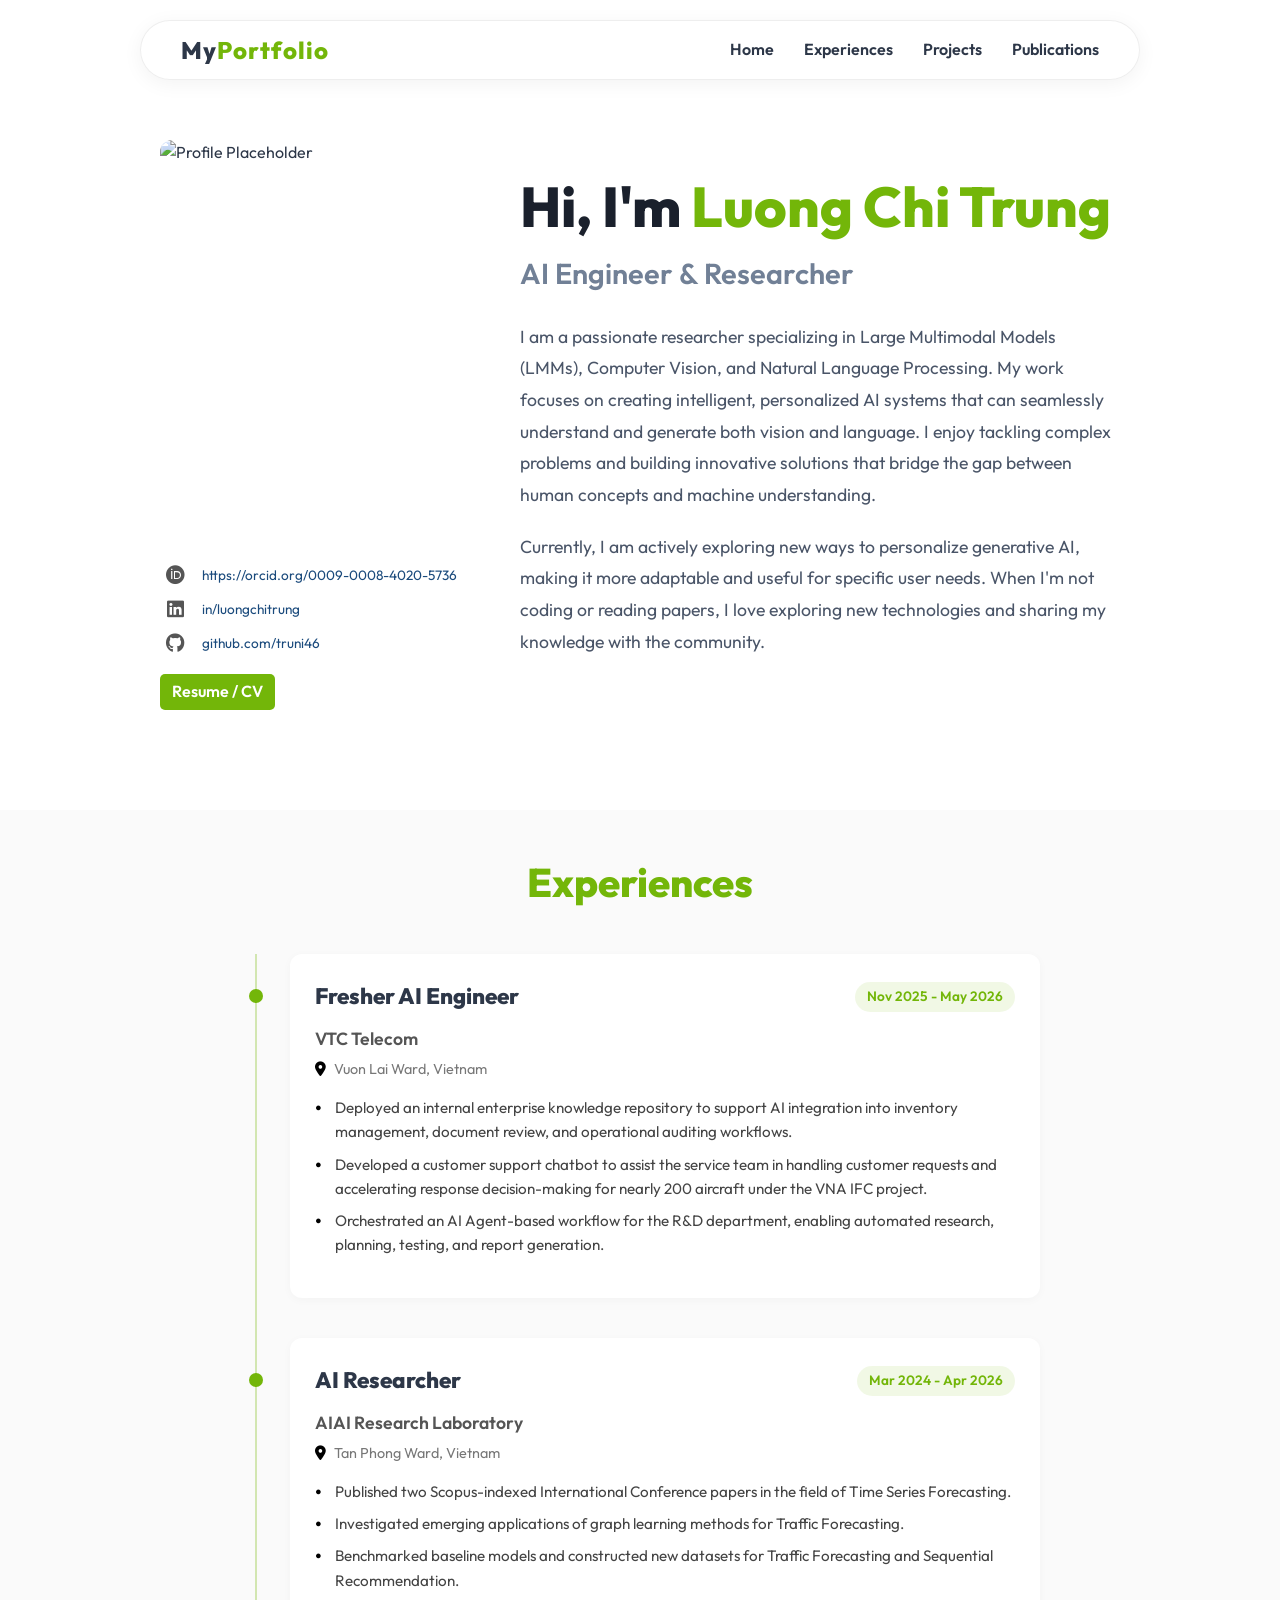
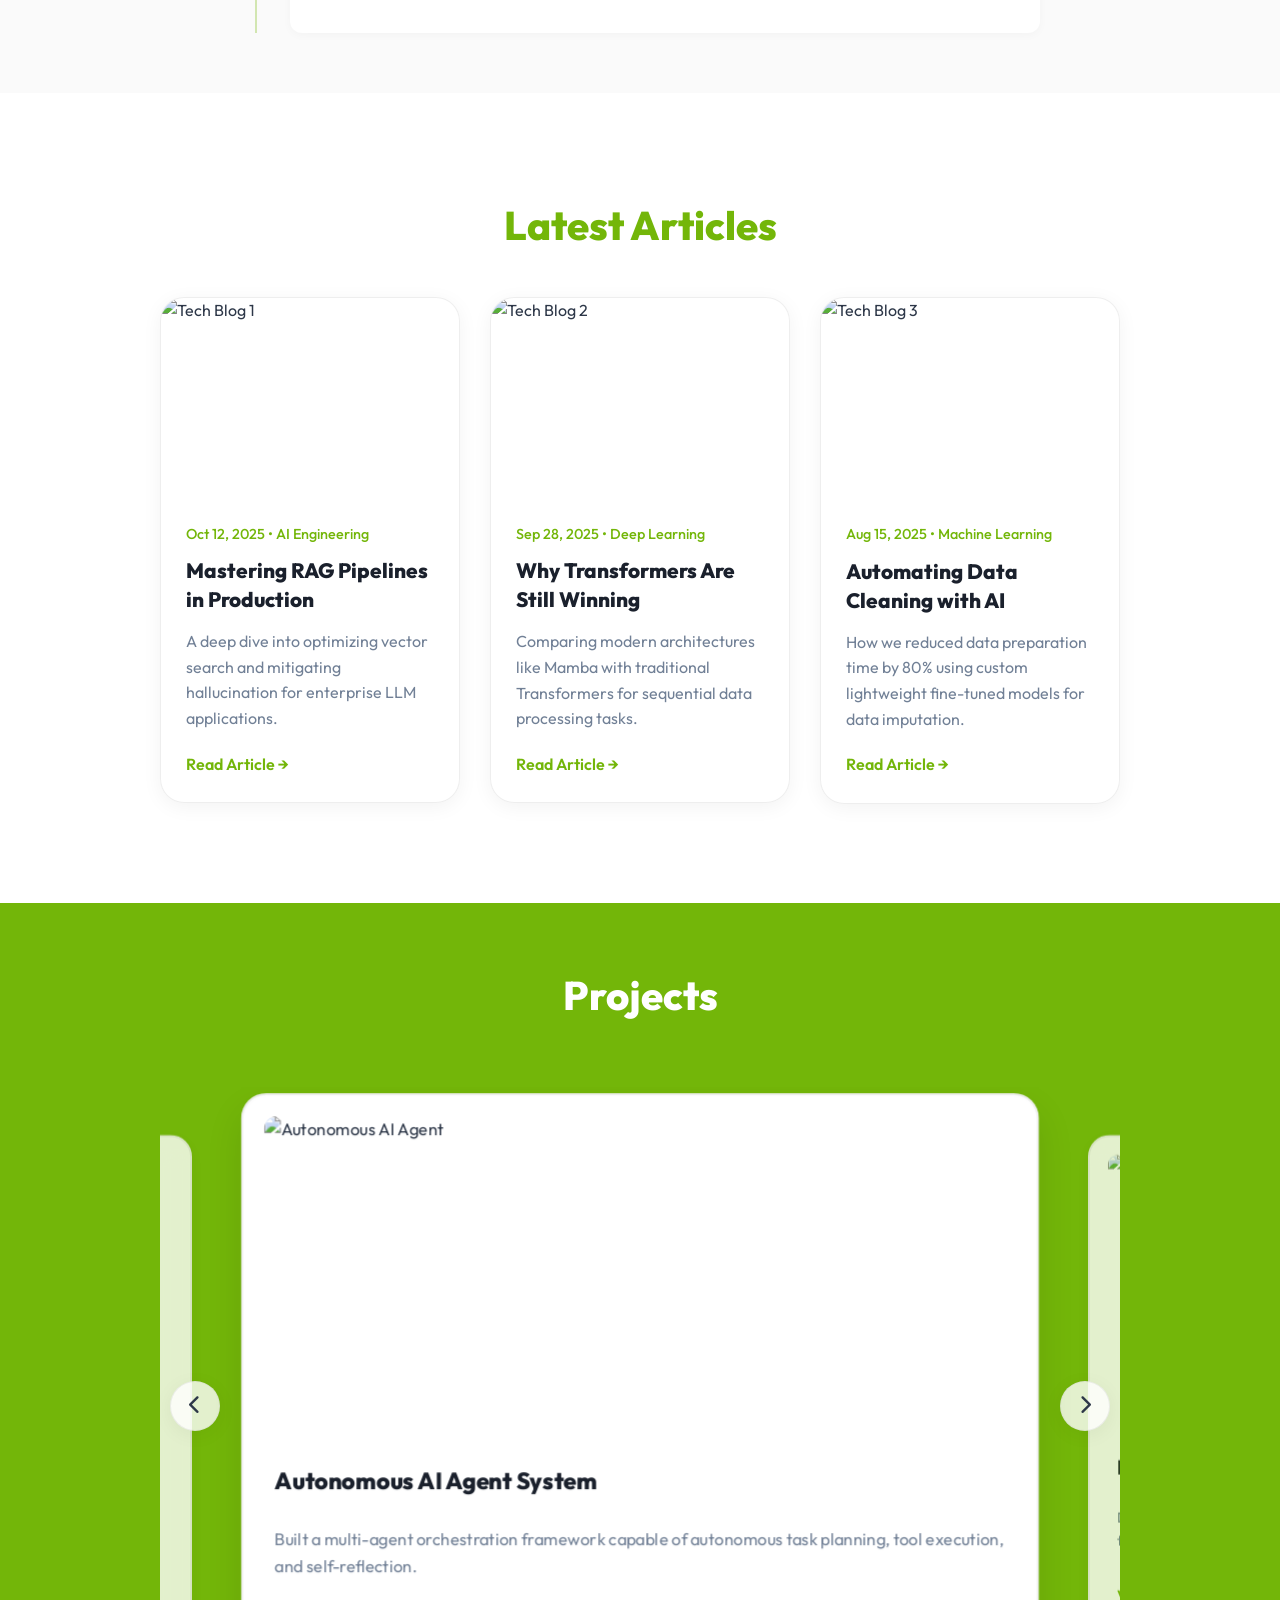
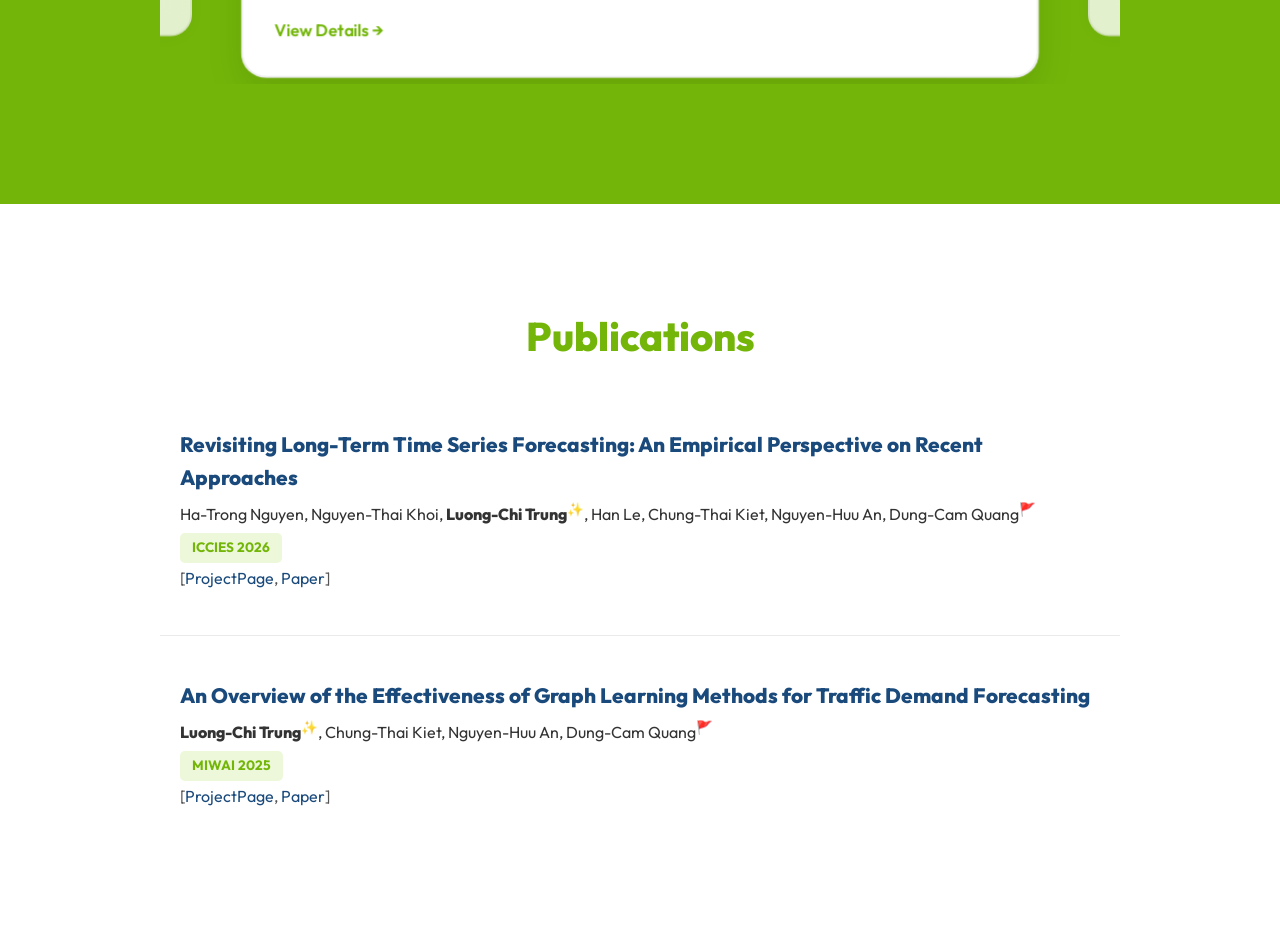
==== index.html @ 5c6d9b74 "Update layout: Add Blog section, Infinite Carousel, Full-width backgrounds" ====
<!DOCTYPE html>
<html lang="en">
<head>
    <meta charset="UTF-8">
    <meta name="viewport" content="width=device-width, initial-scale=1.0">
    <meta name="description" content="Personal Portfolio & Publications">
    <title>Luong Chi Trung (Truni)</title>
    <link rel="preconnect" href="https://fonts.googleapis.com">
    <link rel="preconnect" href="https://fonts.gstatic.com" crossorigin>
    <link href="https://fonts.googleapis.com/css2?family=Outfit:wght@300;400;600;800&display=swap" rel="stylesheet">
    <link rel="stylesheet" href="https://cdnjs.cloudflare.com/ajax/libs/font-awesome/6.4.0/css/all.min.css">
    <link rel="stylesheet" href="style.css">
</head>
<body>
    <!-- Navigation -->
    <nav class="glass-nav">
        <div class="logo">My<span>Portfolio</span></div>
        <ul class="nav-links">
            <li><a href="#home">Home</a></li>
            <li><a href="#experience">Experiences</a></li>
            <li><a href="#projects">Projects</a></li>
            <li><a href="#publications">Publications</a></li>
        </ul>
    </nav>

    <!-- Main Content -->
    <main class="container">
        
        <!-- Hero Section -->
        <section id="home" class="hero fade-in">
            <div class="hero-left">
                <div class="hero-image-container">
                    <div class="liquid-shape-mask">
                        <img src="https://images.unsplash.com/photo-1519085360753-af0119f7cbe7?auto=format&fit=crop&q=80&w=800" alt="Profile Placeholder">
                    </div>
                </div>
                <div class="hero-social-container">
                    <div class="social-list">
                        <a href="https://orcid.org/0009-0008-4020-5736" target="_blank" class="social-list-item" title="ORCID">
                            <i class="fab fa-orcid"></i> <span>https://orcid.org/0009-0008-4020-5736</span>
                        </a>
                        <a href="https://www.linkedin.com/in/luongchitrung" target="_blank" class="social-list-item" title="LinkedIn">
                            <i class="fab fa-linkedin"></i> <span>in/luongchitrung</span>
                        </a>
                        <a href="https://github.com/truni46" target="_blank" class="social-list-item" title="GitHub">
                            <i class="fab fa-github"></i> <span>github.com/truni46</span>
                        </a>
                    </div>
                    <a href="./info/CV.pdf" target="_blank" class="cv-btn-large" title="Resume/CV">Resume / CV</a>
                </div>
            </div>
            
            <div class="hero-content">
                <h1>Hi, I'm <span class="accent-text">Luong Chi Trung</span></h1>
                <h2>AI Engineer & Researcher</h2>
                <p>I am a passionate researcher specializing in Large Multimodal Models (LMMs), Computer Vision, and Natural Language Processing. My work focuses on creating intelligent, personalized AI systems that can seamlessly understand and generate both vision and language. I enjoy tackling complex problems and building innovative solutions that bridge the gap between human concepts and machine understanding.</p>
                <p>Currently, I am actively exploring new ways to personalize generative AI, making it more adaptable and useful for specific user needs. When I'm not coding or reading papers, I love exploring new technologies and sharing my knowledge with the community.</p>
            </div>
        </section>

        <!-- Experience Section -->
        <section id="experience" class="experience fade-in">
            <div class="section-header">
                <h2><span class="accent-text">Experiences</span></h2>
            </div>
            
            <div class="timeline">
                <!-- Timeline Item 1 -->
                <div class="timeline-item">
                    <div class="timeline-dot"></div>
                    <div class="timeline-content">
                        <div class="timeline-header">
                            <h3>Fresher AI Engineer</h3>
                            <span class="timeline-date">Nov 2025 - May 2026</span>
                        </div>
                        <p class="timeline-company">VTC Telecom</p>
                        <p class="timeline-location"><i class="fas fa-map-marker-alt"></i> Vuon Lai Ward, Vietnam</p>
                        <ul class="timeline-tasks">
                            <li>Deployed an internal enterprise knowledge repository to support AI integration into inventory management, document review, and operational auditing workflows.</li>
                            <li>Developed a customer support chatbot to assist the service team in handling customer requests and accelerating response decision-making for nearly 200 aircraft under the VNA IFC project.</li>
                            <li>Orchestrated an AI Agent-based workflow for the R&D department, enabling automated research, planning, testing, and report generation.</li>
                        </ul>
                        <!-- <div class="exp-projects-wrapper">
                            <div class="exp-project-item">
                                <div class="exp-project-header">
                                    <h4>Smart LLM Assistant</h4>
                                    <i class="fas fa-chevron-down"></i>
                                </div>
                                <div class="exp-project-content-wrapper">
                                    <div class="exp-project-content">
                                        <div class="exp-project-content-inner">
                                            ABC
                                        </div>
                                    </div>
                                </div>
                            </div>
                            <div class="exp-project-item">
                                <div class="exp-project-header">
                                    <h4>Automated Data Pipeline</h4>
                                    <i class="fas fa-chevron-down"></i>
                                </div>
                                <div class="exp-project-content-wrapper">
                                    <div class="exp-project-content">
                                        <div class="exp-project-content-inner">
                                            ABC
                                        </div>
                                    </div>
                                </div>
                            </div>
                        </div> -->
                        <!-- <div class="timeline-gallery">
                            <img src="https://images.unsplash.com/photo-1551288049-bebda4e38f71?auto=format&fit=crop&q=80&w=200" alt="Project snapshot 1">
                            <img src="https://images.unsplash.com/photo-1460925895917-afdab827c52f?auto=format&fit=crop&q=80&w=200" alt="Project snapshot 2">
                        </div> -->
                    </div>
                </div>

                <!-- Timeline Item 2 -->
                <div class="timeline-item">
                    <div class="timeline-dot"></div>
                    <div class="timeline-content">
                        <div class="timeline-header">
                            <h3>AI Researcher</h3>
                            <span class="timeline-date">Mar 2024 - Apr 2026</span>
                        </div>
                        <p class="timeline-company">AIAI Research Laboratory</p>
                        <p class="timeline-location"><i class="fas fa-map-marker-alt"></i> Tan Phong Ward, Vietnam</p>
                        <ul class="timeline-tasks">
                            <li>Published two Scopus-indexed International Conference papers in the field of Time Series Forecasting.</li>
                            <li>Investigated emerging applications of graph learning methods for Traffic Forecasting.</li>
                            <li>Benchmarked baseline models and constructed new datasets for Traffic Forecasting and Sequential Recommendation.</li>
                        </ul>
                    </div>
                </div>
            </div>
        </section>

        <!-- Blog Section -->
        <section id="blog" class="blog fade-in">
            <div class="section-header">
                <h2><span class="accent-text">Latest Articles</span></h2>
            </div>
            <div class="blog-grid">
                <!-- Blog Post 1 -->
                <div class="glass-card blog-card">
                    <div class="blog-img">
                        <img src="https://images.unsplash.com/photo-1488590528505-98d2b5aba04b?auto=format&fit=crop&q=80&w=600" alt="Tech Blog 1">
                    </div>
                    <div class="blog-content">
                        <span class="blog-meta">Oct 12, 2025 &bull; AI Engineering</span>
                        <h3>Mastering RAG Pipelines in Production</h3>
                        <p>A deep dive into optimizing vector search and mitigating hallucination for enterprise LLM applications.</p>
                        <a href="#" class="link-btn">Read Article &rarr;</a>
                    </div>
                </div>
                <!-- Blog Post 2 -->
                <div class="glass-card blog-card">
                    <div class="blog-img">
                        <img src="https://images.unsplash.com/photo-1555066931-4365d14bab8c?auto=format&fit=crop&q=80&w=600" alt="Tech Blog 2">
                    </div>
                    <div class="blog-content">
                        <span class="blog-meta">Sep 28, 2025 &bull; Deep Learning</span>
                        <h3>Why Transformers Are Still Winning</h3>
                        <p>Comparing modern architectures like Mamba with traditional Transformers for sequential data processing tasks.</p>
                        <a href="#" class="link-btn">Read Article &rarr;</a>
                    </div>
                </div>
                <!-- Blog Post 3 -->
                <div class="glass-card blog-card">
                    <div class="blog-img">
                        <img src="https://images.unsplash.com/photo-1518770660439-4636190af475?auto=format&fit=crop&q=80&w=600" alt="Tech Blog 3">
                    </div>
                    <div class="blog-content">
                        <span class="blog-meta">Aug 15, 2025 &bull; Machine Learning</span>
                        <h3>Automating Data Cleaning with AI</h3>
                        <p>How we reduced data preparation time by 80% using custom lightweight fine-tuned models for data imputation.</p>
                        <a href="#" class="link-btn">Read Article &rarr;</a>
                    </div>
                </div>
            </div>
        </section>

        <!-- Projects Section -->
        <section id="projects" class="projects fade-in">
            <div class="section-header">
                <h2><span class="accent-text">Projects</span></h2>
            </div>
            <div class="projects-carousel-container">
                <button class="carousel-btn prev-btn"><i class="fas fa-chevron-left"></i></button>
                <button class="carousel-btn next-btn"><i class="fas fa-chevron-right"></i></button>
                
                <div class="projects-carousel">
                    <!-- Project Card 1: Agent -->
                    <div class="glass-card project-carousel-card">
                        <div class="card-img">
                            <img src="https://images.unsplash.com/photo-1620712943543-bcc4688e7485?auto=format&fit=crop&q=80&w=600" alt="Autonomous AI Agent">
                        </div>
                        <div class="card-content">
                            <h3>Autonomous AI Agent System</h3>
                            <p>Built a multi-agent orchestration framework capable of autonomous task planning, tool execution, and self-reflection.</p>
                            <a href="#" class="link-btn">View Details &rarr;</a>
                        </div>
                    </div>
                    <!-- Project Card 2: RAG -->
                    <div class="glass-card project-carousel-card">
                        <div class="card-img">
                            <img src="https://images.unsplash.com/photo-1551288049-bebda4e38f71?auto=format&fit=crop&q=80&w=600" alt="RAG Platform">
                        </div>
                        <div class="card-content">
                            <h3>Retrieval-Augmented Generation Platform</h3>
                            <p>Developed an advanced RAG pipeline integrating semantic search, vector databases, and real-time knowledge synthesis.</p>
                            <a href="#" class="link-btn">View Details &rarr;</a>
                        </div>
                    </div>
                    <!-- Project Card 3: LLM -->
                    <div class="glass-card project-carousel-card">
                        <div class="card-img">
                            <img src="https://images.unsplash.com/photo-1677442136019-21780ecad995?auto=format&fit=crop&q=80&w=600" alt="LLM Orchestration">
                        </div>
                        <div class="card-content">
                            <h3>Large Language Model Orchestration</h3>
                            <p>Designed a scalable architecture for deploying and managing custom LLMs with optimized inference and dynamic load balancing.</p>
                            <a href="#" class="link-btn">View Details &rarr;</a>
                        </div>
                    </div>
                    <!-- Project Card 4: OCR -->
                    <div class="glass-card project-carousel-card">
                        <div class="card-img">
                            <img src="https://images.unsplash.com/photo-1526374965328-7f61d4dc18c5?auto=format&fit=crop&q=80&w=600" alt="OCR Engine">
                        </div>
                        <div class="card-content">
                            <h3>Intelligent OCR Engine</h3>
                            <p>Created a robust Optical Character Recognition system using Vision Transformers for high-accuracy document digitization in noisy environments.</p>
                            <a href="#" class="link-btn">View Details &rarr;</a>
                        </div>
                    </div>
                    <!-- Project Card 5: Fine-tune -->
                    <div class="glass-card project-carousel-card">
                        <div class="card-img">
                            <img src="https://images.unsplash.com/photo-1555949963-ff9fe0c870eb?auto=format&fit=crop&q=80&w=600" alt="LLM Fine-tuning">
                        </div>
                        <div class="card-content">
                            <h3>Domain-Specific LLM Fine-tuning</h3>
                            <p>Applied parameter-efficient fine-tuning (PEFT/LoRA) techniques to adapt foundation models for specialized medical domain applications.</p>
                            <a href="#" class="link-btn">View Details &rarr;</a>
                        </div>
                    </div>
                </div>
            </div>
        </section>

        <!-- Publications Section -->
        <section id="publications" class="publications fade-in">
            <div class="section-header">
                <h2><span class="accent-text">Publications</span></h2>
            </div>
            <div class="pub-list">                
                <div class="pub-row">
                    <div class="pub-details">
                        <h3 class="pub-title"><a href="#./publications/tssurvey/index.html">Revisiting Long-Term Time Series Forecasting: An Empirical Perspective on Recent Approaches</a></h3>
                        <p class="pub-authors">Ha-Trong Nguyen, Nguyen-Thai Khoi, <b>Luong-Chi Trung</b><sup>✨</sup>, Han Le, Chung-Thai Kiet, Nguyen-Huu An, Dung-Cam Quang<sup>🚩</sup></p>
                        <p class="pub-venue">ICCIES 2026</p>
                        <p class="pub-links">
                            [<a href="#">ProjectPage</a>, <a href="https://doi.org/10.1007/978-981-95-4957-3_11" target="_blank">Paper</a>]
                        </p>
                        <div class="pub-abstract-wrapper">
                            <div class="pub-abstract">
                                <strong>Abstract:</strong> Time series data are essential in statistics, econometrics, and machine learning, with long-term time series forecasting (LSTF) presenting a significant challenge. Recent Transformer-based models have demonstrated impressive performance in capturing long-range temporal dependencies. However, they often face issues such as large model sizes, high computational costs, and difficulties in preserving temporal order due to the permutation-invariant nature of the Multi-Layer Perceptron architecture. Conversely, novel linear-based models have emerged as a straightforward yet competitive alternative, raising questions about the need for complex architectures in LSTF. These models adopt an approach that aligns with the intrinsic characteristics of time series data by decomposing the series into constituent components, such as trend and seasonality, and modeling each component separately to generate forecasts. In this study, we conduct systematic re-experimentation on five models using five real-world datasets, making fair empirical comparisons of representative Transformer-based and linear-based models across various LSTF scenarios. Under unified experimental protocols, we re-implement and evaluate these models to assess forecasting accuracy, stability, and computational efficiency. Our results highlight the strengths of recent approaches while revealing key limitations in existing methods. Finally, we discuss open challenges and outline potential directions for future research in LSTF.
                            </div>
                        </div>
                    </div>
                </div>
                
                <hr class="pub-divider">

            <div class="pub-row">
                    <div class="pub-details">
                        <h3 class="pub-title"><a href="#">An Overview of the Effectiveness of Graph Learning Methods for Traffic Demand Forecasting</a></h3>
                        <p class="pub-authors"><b>Luong-Chi Trung</b><sup>✨</sup>, Chung-Thai Kiet, Nguyen-Huu An, Dung-Cam Quang<sup>🚩</sup></p>
                        <p class="pub-venue">MIWAI 2025</p>
                        <p class="pub-links">
                            [<a href="#">ProjectPage</a>, <a href="https://doi.org/10.1007/978-981-95-4957-3_11" target="_blank">Paper</a>]
                        </p>
                        <div class="pub-abstract-wrapper">
                            <div class="pub-abstract">
                                <strong>Abstract:</strong> Traffic demand forecasting plays a crucial role in intelligent transportation systems and is a fundamental aspect of smart cities. The spatial-temporal nature of this task poses significant challenges for forecasting models, especially when it comes to extracting spatial features from complex graphs. To effectively capture these intricate spatial patterns, previous studies have explored a variety of methods for constructing a graph from spatial data. In this study, we present a thorough survey and taxonomy of existing research based on various graph construction methods, including static, adaptive, and dynamic approaches. To thoroughly evaluate these models and methodologies, we conduct experiments on seven real-world datasets. Among these, two are widely recognized benchmarks, while the other five have been newly collected and processed by us from government open data platforms. Our findings enable us to analyze and compare the strengths and limitations of various approaches. We also identify emerging trends and assess the current effectiveness of these methods. Finally, we propose potential research directions and opportunities for future work in this field.
                            </div>
                        </div>
                    </div>
                </div>
                

            </div>
        </section>

    </main>

    <script src="script.js"></script>
</body>
</html>
---- style.css ----
/* CSS Variables */
:root {
    --bg-color: #ffffff;
    --text-main: #2d3748;
    --text-light: #718096;
    --accent: #73b609;
    --glass-bg: rgba(255, 255, 255, 0.8);
    --glass-border: rgba(200, 200, 200, 0.3);
    --glass-shadow: 0 4px 20px 0 rgba(0, 0, 0, 0.05);
    --transition: all 0.3s ease;
}

* {
    margin: 0;
    padding: 0;
    box-sizing: border-box;
}

body {
    font-family: 'Outfit', sans-serif;
    color: var(--text-main);
    background-color: var(--bg-color);
    line-height: 1.6;
    overflow-x: hidden;
    position: relative;
    min-height: 100vh;
}

html {
    /* removed scroll-behavior: smooth to prevent jump/slide on reload */
}

/* Glassmorphism Utilities */
.glass-panel, .glass-card, .glass-nav {
    background: var(--glass-bg);
    backdrop-filter: blur(16px);
    -webkit-backdrop-filter: blur(16px);
    border: 1px solid var(--glass-border);
    box-shadow: var(--glass-shadow);
    border-radius: 24px;
}

/* Typography & Accent */
h1, h2, h3 {
    font-weight: 800;
    color: #1a202c;
}

.accent-text {
    color: var(--accent);
}

a {
    text-decoration: none;
    color: inherit;
    transition: var(--transition);
}

/* Layout Container */
.container {
    max-width: 1000px;
    margin: 0 auto;
    padding: 80px 20px 40px;
    display: flex;
    flex-direction: column;
    gap: 40px;
}

/* Navigation */
.glass-nav {
    position: fixed;
    top: 20px;
    left: 50%;
    transform: translateX(-50%);
    width: 90%;
    max-width: 1000px;
    height: 60px;
    display: flex;
    justify-content: space-between;
    align-items: center;
    padding: 0 40px;
    z-index: 1000;
    border-radius: 35px;
    background: rgba(255, 255, 255, 0.9);
}

.logo {
    font-size: 1.5rem;
    font-weight: 800;
    letter-spacing: 1px;
}

.logo span {
    color: var(--accent);
}

.nav-links {
    display: flex;
    list-style: none;
    gap: 30px;
}

.nav-links a {
    font-weight: 600;
    position: relative;
}

.nav-links a::after {
    content: '';
    position: absolute;
    width: 0;
    height: 3px;
    bottom: -5px;
    left: 0;
    background-color: var(--accent);
    transition: var(--transition);
    border-radius: 2px;
}

.nav-links a:hover::after {
    width: 100%;
}

/* Sections */
section {
    padding: 60px 0;
    scroll-margin-top: 100px;
}

.section-header {
    margin-bottom: 40px;
    text-align: center;
}

.section-header h2 {
    font-size: 2.5rem;
}

/* Hero Section */
.hero {
    display: flex;
    align-items: center;
    justify-content: space-between;
    gap: 60px;
    min-height: 60vh;
}

.hero-left {
    flex: 0 0 300px;
    display: flex;
    flex-direction: column;
    align-items: flex-start;
    gap: 25px;
}

.hero-image-container {
    width: 100%;
    display: flex;
    justify-content: flex-start;
    align-items: center;
}

.liquid-shape-mask {
    width: 100%;
    height: auto;
    border-radius: 12px;
    overflow: hidden;
    background: transparent;
}

.liquid-shape-mask img {
    width: 100%;
    height: 400px;
    display: block;
    object-fit: cover;
}

.hero-social-container {
    display: flex;
    flex-direction: column;
    align-items: flex-start; /* Align left */
    gap: 20px;
    width: 100%;
}

.social-list {
    display: flex;
    flex-direction: column;
    gap: 12px;
    width: 100%;
}

.social-list-item {
    display: flex;
    align-items: center;
    gap: 12px;
    color: #1a4a7c;
    font-size: 0.85rem;
    transition: var(--transition);
}

.social-list-item i {
    color: #555;
    font-size: 1.2rem;
    width: 30px;
    text-align: center;
    transition: var(--transition);
}

.social-list-item:hover {
    color: var(--accent);
}

.social-list-item:hover i {
    color: var(--accent);
}

.cv-btn-large {
    display: inline-block;
    padding: 5px 12px;
    background: var(--accent);
    color: #fff;
    border-radius: 5px;
    font-weight: 600;
    font-size: 1rem;
    transition: var(--transition);
    border: none;
    text-align: center;
}

.cv-btn-large:hover {
    background: #5a8f07; /* Màu xanh lá đậm hơn một chút */
}

.hero-content {
    flex: 1;
}

.hero-content h1 {
    font-size: 3.5rem;
    line-height: 1.2;
    margin-bottom: 10px;
}

.hero-content h2 {
    font-size: 1.8rem;
    color: var(--text-light);
    margin-bottom: 25px;
    font-weight: 600;
}

.hero-content p {
    font-size: 1.1rem;
    color: #4a5568;
    margin-bottom: 20px;
    line-height: 1.8;
}

/* Experience Timeline Section */
.experience {
    position: relative;
    padding: 40px 60px 60px 60px;
    /* Đã bỏ border-radius để viền nền thẳng đẹp khi tràn lề */
}

.experience::before {
    content: '';
    position: absolute;
    top: 0;
    bottom: 0;
    left: 50%;
    transform: translateX(-50%);
    width: 100vw;
    background: #fafafa;
    z-index: -1;
}

.timeline {
    position: relative;
    max-width: 800px;
    margin: 0 auto;
}

.timeline::before {
    content: '';
    position: absolute;
    top: 0;
    left: 15px;
    width: 2px;
    height: 100%;
    background-color: var(--accent);
    opacity: 0.3;
}

.timeline-item {
    position: relative;
    margin-bottom: 40px;
    padding-left: 50px;
}

.timeline-item:last-child {
    margin-bottom: 0;
}

.timeline-dot {
    position: absolute;
    left: 9px; /* Căn giữa với đường line 15px (9 + 14/2 = 16) */
    top: 35px;
    width: 14px;
    height: 14px;
    border-radius: 50%;
    background-color: var(--accent); /* Khôi phục màu xanh cũ */
}

.timeline-content {
    background: #fff;
    padding: 25px;
    border-radius: 12px;
    box-shadow: 0 2px 10px rgba(0,0,0,0.03); /* Bóng đổ cực mỏng và nhẹ */
}

.timeline-header {
    display: flex;
    justify-content: space-between;
    align-items: center;
    margin-bottom: 10px;
    flex-wrap: wrap;
    gap: 10px;
}

.timeline-header h3 {
    margin: 0;
    font-size: 1.4rem;
    color: var(--text-dark);
}

.timeline-date {
    background: rgba(115, 182, 9, 0.1);
    color: var(--accent);
    padding: 4px 12px;
    border-radius: 20px;
    font-size: 0.85rem;
    font-weight: 600;
}

.timeline-company {
    font-size: 1.1rem;
    font-weight: 600;
    color: #555;
    margin-bottom: 5px;
}

.timeline-location {
    font-size: 0.9rem;
    color: #777;
    margin-bottom: 15px;
}

.timeline-location i {
    margin-right: 5px;
    color: #000; /* Icon map màu đen */
}

.timeline-tasks {
    list-style-type: none;
    padding: 0;
    margin: 0 0 15px 0;
}

.timeline-tasks li {
    position: relative;
    padding-left: 20px;
    margin-bottom: 8px;
    color: #444;
    line-height: 1.6;
    font-size: 0.95rem;
}

.timeline-tasks li::before {
    content: '•';
    position: absolute;
    left: 0;
    color: #000; /* Đổi màu dấu chấm tròn của list thành đen */
    font-weight: bold;
    font-size: 1.2rem; /* Phóng to dấu chấm một chút */
    line-height: 1.3;
}

/* Expandable Projects in Experience */
.exp-projects-wrapper {
    margin-bottom: 15px;
    display: flex;
    flex-direction: column;
    gap: 8px;
}

.exp-project-item {
    border: 1px solid #e0e0e0;
    border-radius: 8px;
    background: #fff;
    overflow: hidden;
}

.exp-project-header {
    display: flex;
    justify-content: space-between;
    align-items: center;
    padding: 12px 15px;
    cursor: pointer;
    background: #fdfdfd;
    transition: background 0.2s ease;
}

.exp-project-header:hover {
    background: #f5f5f5;
}

.exp-project-header h4 {
    margin: 0;
    font-size: 0.95rem;
    color: #333;
    font-weight: 600;
}

.exp-project-header i {
    font-size: 0.8rem;
    color: #666;
    transition: transform 0.3s ease;
}

/* Accordion Logic */
.exp-project-content-wrapper {
    display: grid;
    grid-template-rows: 0fr;
    transition: grid-template-rows 0.3s ease;
    background: #fff;
}

.exp-project-item.expanded .exp-project-content-wrapper {
    grid-template-rows: 1fr;
}

.exp-project-item.expanded .exp-project-header i {
    transform: rotate(180deg);
}

.exp-project-content {
    min-height: 0;
    overflow: hidden;
    opacity: 0;
    transition: opacity 0.3s ease;
}

.exp-project-item.expanded .exp-project-content {
    opacity: 1;
}

.exp-project-content-inner {
    padding: 10px 15px 15px 15px;
    font-size: 0.9rem;
    color: #555;
    line-height: 1.5;
    border-top: 1px solid #f0f0f0;
}

.timeline-gallery {
    display: flex;
    gap: 10px;
    flex-wrap: wrap;
}

.timeline-gallery img {
    border-radius: 8px;
    object-fit: cover;
    border: 1px solid #eaeaea;
    transition: transform 0.3s ease;
}

.timeline-gallery img:hover {
    transform: scale(1.05);
}

/* Projects Section */
.projects {
    position: relative;
}

.projects::before {
    content: '';
    position: absolute;
    top: 0;
    bottom: 0;
    left: 50%;
    transform: translateX(-50%);
    width: 100vw;
    background: var(--accent); /* Nền xanh chủ đạo */
    z-index: -1;
}

.projects .section-header h2,
.projects .section-header .accent-text {
    color: #ffffff; /* Chữ tiêu đề màu trắng */
}

/* Blog Section */
.blog {
    padding: 60px 0;
    position: relative;
}

.blog-grid {
    display: grid;
    grid-template-columns: repeat(auto-fit, minmax(300px, 1fr));
    gap: 30px;
    margin-top: 40px;
}

.blog-card {
    display: flex;
    flex-direction: column;
    overflow: hidden;
    transition: var(--transition);
}

.blog-card:hover {
    transform: translateY(-5px);
}

.blog-img {
    height: 200px;
    overflow: hidden;
}

.blog-img img {
    width: 100%;
    height: 100%;
    object-fit: cover;
    transition: var(--transition);
}

.blog-card:hover .blog-img img {
    transform: scale(1.05);
}

.blog-content {
    padding: 25px;
    flex: 1;
    display: flex;
    flex-direction: column;
}

.blog-meta {
    font-size: 0.9rem;
    color: var(--accent);
    margin-bottom: 10px;
    font-weight: 500;
}

.blog-content h3 {
    margin-bottom: 15px;
    font-size: 1.3rem;
    line-height: 1.4;
}

.blog-content p {
    color: var(--text-light);
    margin-bottom: 20px;
    flex: 1;
}

/* Projects Section - Carousel Layout */
.projects-carousel-container {
    width: 100%;
    position: relative;
    overflow: hidden; /* Cắt phần dự án ở hai biên lề */
    padding: 20px 0 60px 0;
}

.projects-carousel {
    display: flex;
    overflow-x: auto;
    scroll-snap-type: x mandatory;
    gap: 30px;
    padding: 20px calc(50% - 380px); /* 380px is half of 760px card */
    -ms-overflow-style: none; /* IE and Edge */
    scrollbar-width: none; /* Firefox */
}

/* Carousel Navigation Buttons */
.carousel-btn {
    position: absolute;
    top: 50%;
    transform: translateY(-50%);
    width: 50px;
    height: 50px;
    border-radius: 50%;
    background: var(--glass-bg);
    border: 1px solid var(--glass-border);
    box-shadow: var(--glass-shadow);
    color: var(--text-main);
    font-size: 1.2rem;
    cursor: pointer;
    z-index: 10;
    display: flex;
    align-items: center;
    justify-content: center;
    transition: var(--transition);
}

.carousel-btn:hover {
    background: var(--bg-color);
    color: var(--accent);
    transform: translateY(-50%) scale(1.1);
}

.carousel-btn.prev-btn {
    left: 10px; /* Align within the container */
}

.carousel-btn.next-btn {
    right: 10px;
}

.projects-carousel::-webkit-scrollbar {
    display: none;
}

.project-carousel-card {
    flex: 0 0 760px; /* Fixed width for larger cards */
    scroll-snap-align: center;
    transition: all 0.4s cubic-bezier(0.25, 0.46, 0.45, 0.94);
    opacity: 0.8; /* Tăng độ sáng của project phụ */
    transform: scale(0.9); /* Thu nhỏ nhẹ project phụ */
    cursor: pointer; /* Cho phép click để cuộn tới */
    transform-origin: center;
    display: flex;
    flex-direction: column;
    border: 2px solid var(--glass-border); /* Thêm viền dày hơn */
    background: #ffffff; /* Nền trắng đặc, không bị ám màu xanh */
}

/* Javascript will add .centered to the item in the middle */
.project-carousel-card.centered {
    transform: scale(1.05);
    opacity: 1;
    z-index: 10;
    box-shadow: 0 15px 35px rgba(0,0,0,0.1);
}

.project-carousel-card .card-img {
    height: 350px; /* Tăng chiều cao cho thẻ rộng hơn */
    overflow: hidden;
    padding: 20px; /* Tạo khoảng trống giữa ảnh và viền thẻ */
}

.project-carousel-card .card-img img {
    width: 100%;
    height: 100%;
    object-fit: cover;
    border-radius: 12px; /* Bo góc riêng cho hình ảnh */
    transition: transform 0.5s ease;
}

.project-carousel-card:hover .card-img img {
    transform: scale(1.05);
}

.card-content {
    padding: 0 30px 30px 30px; /* Điều chỉnh padding nội dung */
    display: flex;
    flex-direction: column;
    gap: 15px;
}

.project-carousel-card h3 {
    font-size: 1.4rem;
    margin-bottom: 10px;
}

.project-carousel-card p {
    color: var(--text-light);
    margin-bottom: 20px;
    flex: 1;
}

.link-btn {
    font-weight: 600;
    color: var(--accent);
    display: inline-flex;
    align-items: center;
}

.link-btn:hover {
    color: #8acc2f;
}

/* Publications Section (New Layout) */
.pub-list {
    display: flex;
    flex-direction: column;
    gap: 20px;
}

.pub-row {
    display: flex;
    gap: 30px;
    align-items: flex-start;
    padding: 20px;
    border-radius: 12px;
    transition: background-color 0.3s ease;
    cursor: pointer;
}

.pub-divider {
    border: none;
    border-top: 1px solid #eaeaea;
    margin: 3px 0;
}

.pub-row:hover {
    background-color: #fafafa;
}

.pub-row.expanded {
    background-color: #f5f5f5; /* Nền xám khi mở rộng */
}

.pub-row.expanded .pub-venue {
    background-color: #ffffff; /* Badge màu trắng khi mở rộng */
}

.pub-abstract-wrapper {
    display: grid;
    grid-template-rows: 0fr;
    transition: grid-template-rows 0.4s ease, margin-top 0.4s ease;
    margin-top: 0;
}

.pub-row.expanded .pub-abstract-wrapper {
    grid-template-rows: 1fr;
    margin-top: 15px; /* Dời margin ra wrapper để chuyển động cùng lúc */
}

.pub-abstract {
    min-height: 0; /* Bắt buộc để trình duyệt không tính toán sai lúc ẩn */
    overflow: hidden;
    font-size: 0.95rem;
    color: #444;
    line-height: 1.6;
    text-align: justify;
    opacity: 0;
    transition: opacity 0.4s ease;
}

.pub-row.expanded .pub-abstract {
    opacity: 1;
}

.pub-row:last-child {
    margin-bottom: 0;
}

.pub-img {
    flex: 0 0 250px;
    border-radius: 8px;
    overflow: hidden;
    border: 1px solid #eaeaea;
    background: #f9f9f9;
}

.pub-img img {
    width: 100%;
    display: block;
    object-fit: contain;
}

.pub-details {
    flex: 1;
}

.pub-title {
    font-size: 1.3rem;
    margin-bottom: 5px;
}

.pub-title a {
    color: #1a4a7c; /* Dark blue as requested in image style */
    transition: color 0.2s;
}

.pub-title a:hover {
    color: var(--accent);
}

.pub-subtitle {
    font-size: 1.05rem;
    color: #666;
    font-style: italic;
    margin-bottom: 8px;
}

.pub-authors {
    font-size: 1rem;
    margin-bottom: 5px;
    color: #333;
}

.pub-authors b {
    font-weight: 800;
}

.pub-venue {
    display: inline-block;
    padding: 4px 12px;
    background-color: rgba(134, 209, 12, 0.15);
    color: var(--accent);
    border-radius: 5px;
    font-size: 0.85rem;
    font-weight: 700;
    margin-bottom: 3px;
}

.pub-links {
    font-size: 1rem;
    color: #555;
}

.pub-links a {
    color: #1a4a7c;
}

.pub-links a:hover {
    text-decoration: underline;
    color: var(--accent);
}

/* Footer */
.footer {
    width: 100%;
    margin-top: 60px;
    display: flex;
    justify-content: space-between;
    align-items: center;
    padding: 30px 40px;
    border-top: 1px solid #eaeaea;
    background: #fafafa;
}

.social-links {
    display: flex;
    gap: 20px;
}

.social-links a {
    font-weight: 600;
}

.social-links a:hover {
    color: var(--accent);
}

/* Animations (Scroll Reveal) */
.fade-in {
    opacity: 0;
    transition: opacity 0.6s ease-out;
}

.fade-in.visible {
    opacity: 1;
}

/* Responsive - Laptops & Large Tablets */
@media (max-width: 1024px) {
    .hero {
        gap: 30px;
    }
    .hero-content h1 {
        font-size: 2.8rem;
    }
    .experience {
        padding: 30px 40px;
    }
}

/* Responsive - Tablets & Mobile */
@media (max-width: 768px) {
    .glass-nav {
        padding: 15px 20px;
        flex-direction: column;
        height: auto;
        gap: 15px;
    }
    
    .nav-links {
        flex-wrap: wrap;
        justify-content: center;
        gap: 15px;
    }
    
    .hero {
        flex-direction: column;
        text-align: center;
        padding: 40px 0;
        gap: 40px;
    }

    .hero-left {
        flex: 0 0 auto;
        width: 100%;
        align-items: center;
    }
    
    .hero-social-container {
        align-items: center;
    }
    
    .pub-row {
        flex-direction: column;
        align-items: center;
        text-align: center;
    }
    
    .pub-img {
        flex: 0 0 auto;
        width: 100%;
        max-width: 300px;
        margin-bottom: 20px;
    }
    
    .footer {
        flex-direction: column;
        gap: 20px;
        text-align: center;
    }


}

/* Responsive - Small Mobile */
@media (max-width: 480px) {
    .hero-content h1 {
        font-size: 2.2rem;
    }
    .hero-content h2 {
        font-size: 1.4rem;
    }
    .experience {
        padding: 20px;
    }
    .section-header h2 {
        font-size: 2rem;
    }
}
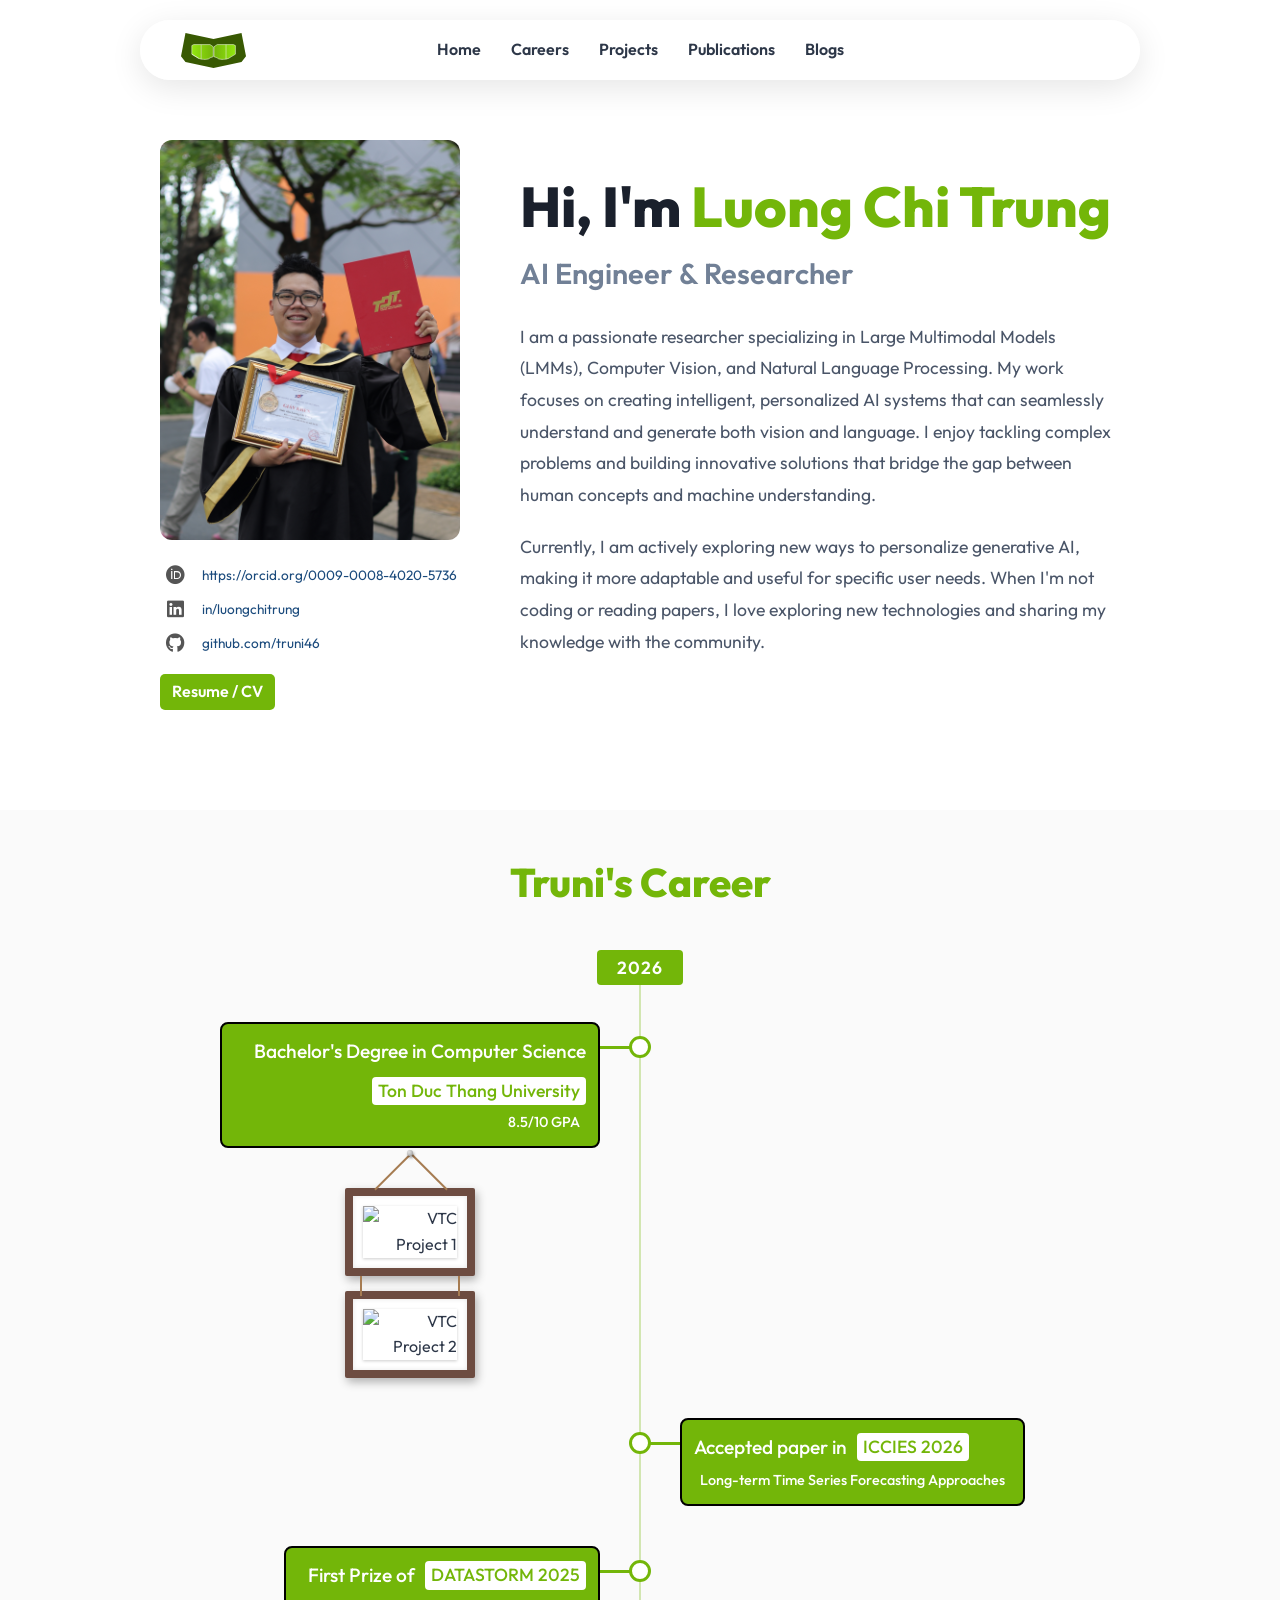
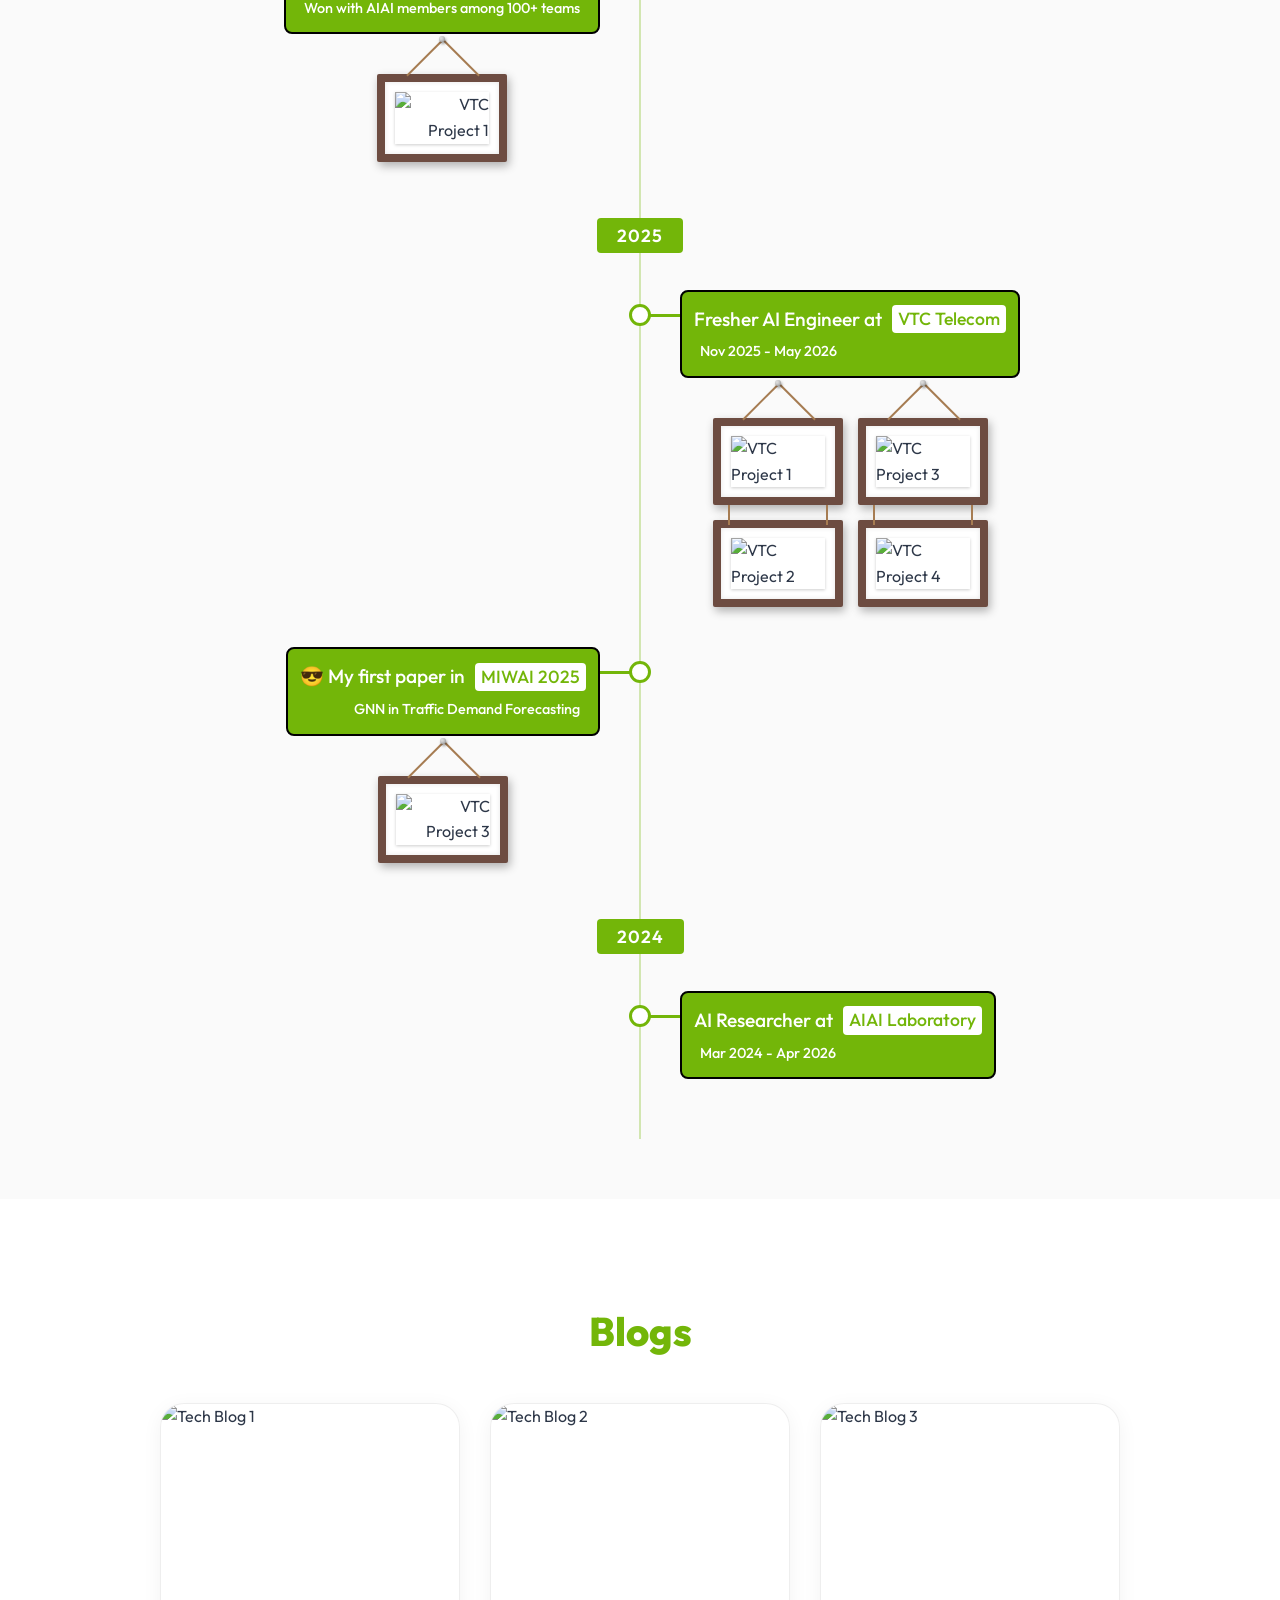
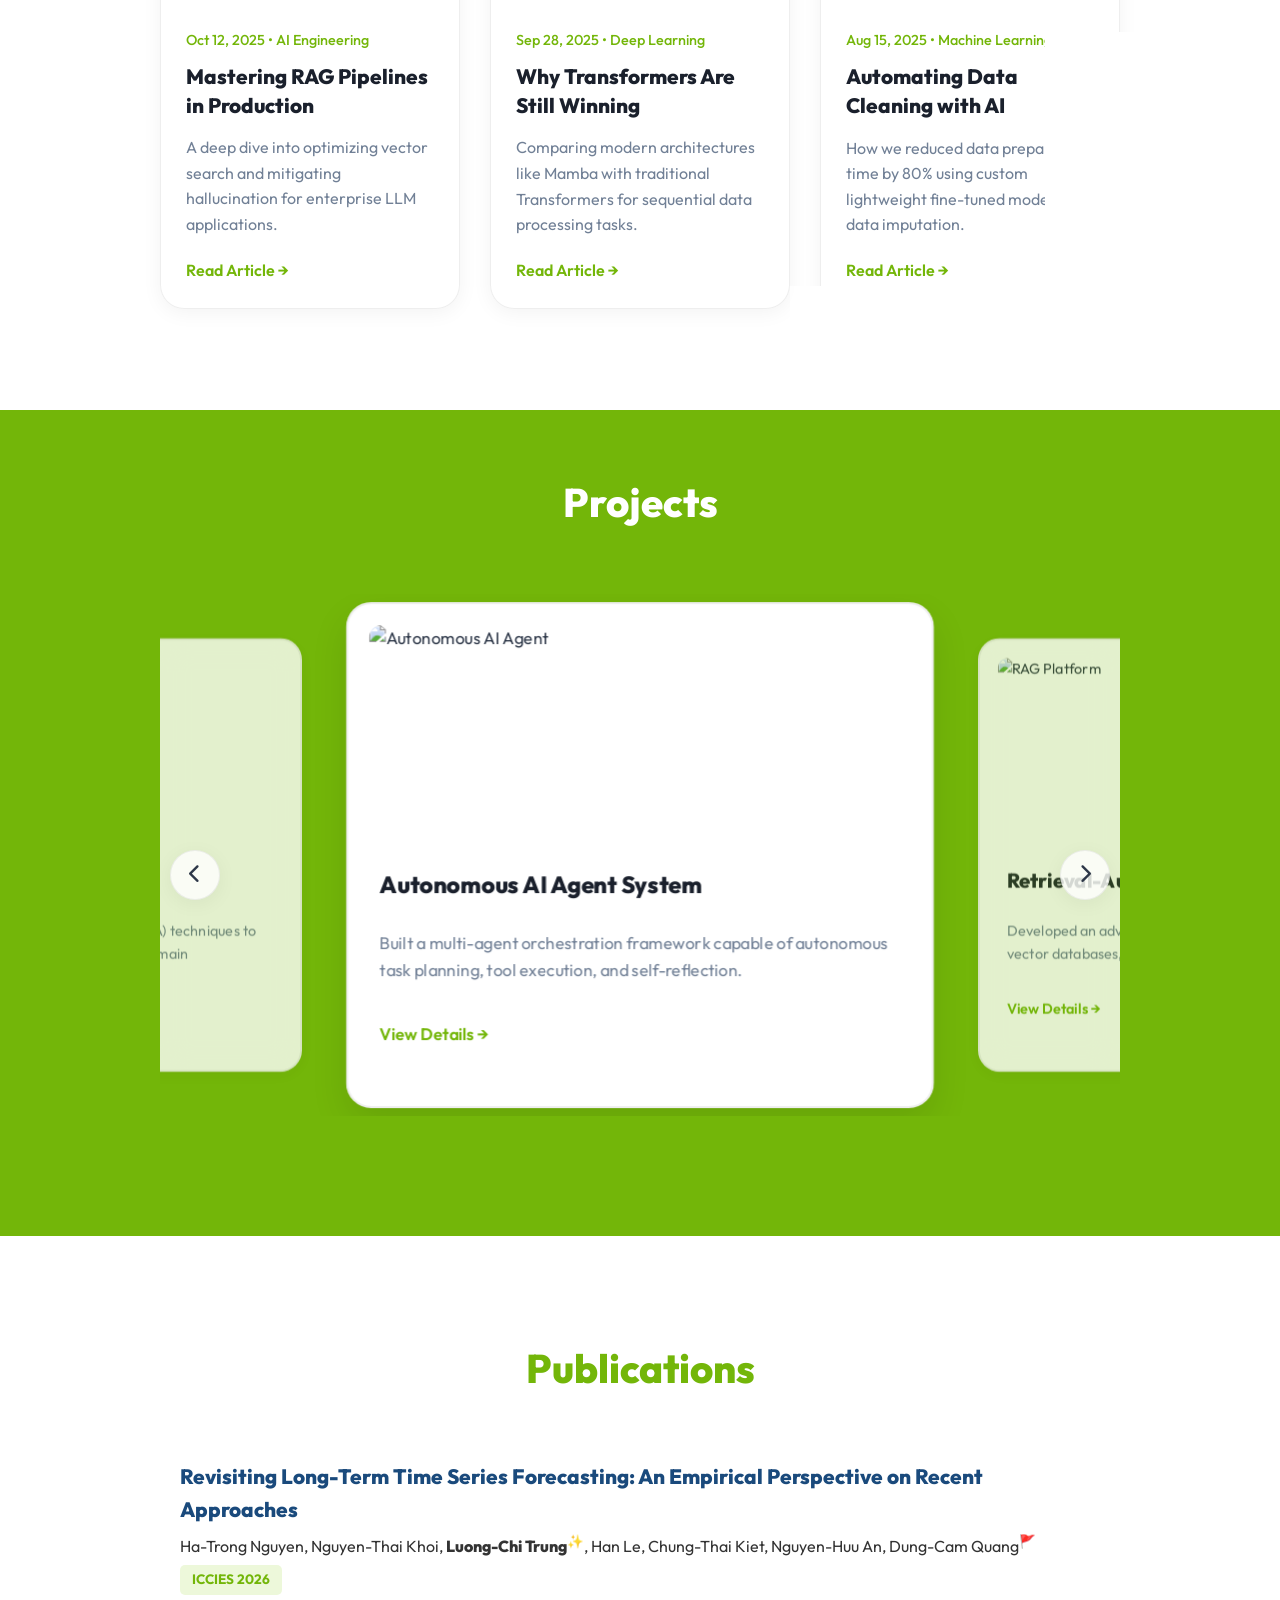
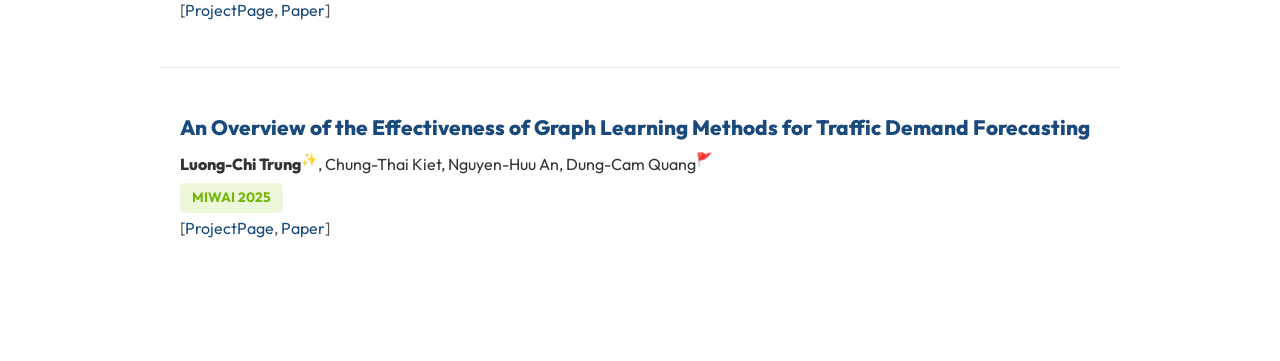
==== commit 456e9974: "Update UI layout, timeline milestones, and topbar styling" ====
--- a/index.html
+++ b/index.html
@@ -1,5 +1,6 @@
 <!DOCTYPE html>
 <html lang="en">
+
 <head>
     <meta charset="UTF-8">
     <meta name="viewport" content="width=device-width, initial-scale=1.0">
@@ -11,35 +12,39 @@
     <link rel="stylesheet" href="https://cdnjs.cloudflare.com/ajax/libs/font-awesome/6.4.0/css/all.min.css">
     <link rel="stylesheet" href="style.css">
 </head>
+
 <body>
     <!-- Navigation -->
     <nav class="glass-nav">
-        <div class="logo">My<span>Portfolio</span></div>
+        <div class="logo"><img src="logo.svg" alt="Truni Logo"></div>
         <ul class="nav-links">
             <li><a href="#home">Home</a></li>
-            <li><a href="#experience">Experiences</a></li>
+            <li><a href="#experience">Careers</a></li>
             <li><a href="#projects">Projects</a></li>
             <li><a href="#publications">Publications</a></li>
+            <li><a href="#blog">Blogs</a></li>
         </ul>
     </nav>
 
     <!-- Main Content -->
     <main class="container">
-        
+
         <!-- Hero Section -->
         <section id="home" class="hero fade-in">
             <div class="hero-left">
                 <div class="hero-image-container">
                     <div class="liquid-shape-mask">
-                        <img src="https://images.unsplash.com/photo-1519085360753-af0119f7cbe7?auto=format&fit=crop&q=80&w=800" alt="Profile Placeholder">
+                        <img src="avatar.JPG" alt="Truni Avatar">
                     </div>
                 </div>
                 <div class="hero-social-container">
                     <div class="social-list">
-                        <a href="https://orcid.org/0009-0008-4020-5736" target="_blank" class="social-list-item" title="ORCID">
+                        <a href="https://orcid.org/0009-0008-4020-5736" target="_blank" class="social-list-item"
+                            title="ORCID">
                             <i class="fab fa-orcid"></i> <span>https://orcid.org/0009-0008-4020-5736</span>
                         </a>
-                        <a href="https://www.linkedin.com/in/luongchitrung" target="_blank" class="social-list-item" title="LinkedIn">
+                        <a href="https://www.linkedin.com/in/luongchitrung" target="_blank" class="social-list-item"
+                            title="LinkedIn">
                             <i class="fab fa-linkedin"></i> <span>in/luongchitrung</span>
                         </a>
                         <a href="https://github.com/truni46" target="_blank" class="social-list-item" title="GitHub">
@@ -49,87 +54,195 @@
                     <a href="./info/CV.pdf" target="_blank" class="cv-btn-large" title="Resume/CV">Resume / CV</a>
                 </div>
             </div>
-            
+
             <div class="hero-content">
                 <h1>Hi, I'm <span class="accent-text">Luong Chi Trung</span></h1>
                 <h2>AI Engineer & Researcher</h2>
-                <p>I am a passionate researcher specializing in Large Multimodal Models (LMMs), Computer Vision, and Natural Language Processing. My work focuses on creating intelligent, personalized AI systems that can seamlessly understand and generate both vision and language. I enjoy tackling complex problems and building innovative solutions that bridge the gap between human concepts and machine understanding.</p>
-                <p>Currently, I am actively exploring new ways to personalize generative AI, making it more adaptable and useful for specific user needs. When I'm not coding or reading papers, I love exploring new technologies and sharing my knowledge with the community.</p>
+                <p>I am a passionate researcher specializing in Large Multimodal Models (LMMs), Computer Vision, and
+                    Natural Language Processing. My work focuses on creating intelligent, personalized AI systems that
+                    can seamlessly understand and generate both vision and language. I enjoy tackling complex problems
+                    and building innovative solutions that bridge the gap between human concepts and machine
+                    understanding.</p>
+                <p>Currently, I am actively exploring new ways to personalize generative AI, making it more adaptable
+                    and useful for specific user needs. When I'm not coding or reading papers, I love exploring new
+                    technologies and sharing my knowledge with the community.</p>
             </div>
         </section>
 
-        <!-- Experience Section -->
+        <!-- Career Section -->
         <section id="experience" class="experience fade-in">
             <div class="section-header">
-                <h2><span class="accent-text">Experiences</span></h2>
-            </div>
-            
-            <div class="timeline">
-                <!-- Timeline Item 1 -->
-                <div class="timeline-item">
-                    <div class="timeline-dot"></div>
-                    <div class="timeline-content">
-                        <div class="timeline-header">
-                            <h3>Fresher AI Engineer</h3>
-                            <span class="timeline-date">Nov 2025 - May 2026</span>
-                        </div>
-                        <p class="timeline-company">VTC Telecom</p>
-                        <p class="timeline-location"><i class="fas fa-map-marker-alt"></i> Vuon Lai Ward, Vietnam</p>
-                        <ul class="timeline-tasks">
-                            <li>Deployed an internal enterprise knowledge repository to support AI integration into inventory management, document review, and operational auditing workflows.</li>
-                            <li>Developed a customer support chatbot to assist the service team in handling customer requests and accelerating response decision-making for nearly 200 aircraft under the VNA IFC project.</li>
-                            <li>Orchestrated an AI Agent-based workflow for the R&D department, enabling automated research, planning, testing, and report generation.</li>
-                        </ul>
-                        <!-- <div class="exp-projects-wrapper">
-                            <div class="exp-project-item">
-                                <div class="exp-project-header">
-                                    <h4>Smart LLM Assistant</h4>
-                                    <i class="fas fa-chevron-down"></i>
-                                </div>
-                                <div class="exp-project-content-wrapper">
-                                    <div class="exp-project-content">
-                                        <div class="exp-project-content-inner">
-                                            ABC
-                                        </div>
-                                    </div>
-                                </div>
-                            </div>
-                            <div class="exp-project-item">
-                                <div class="exp-project-header">
-                                    <h4>Automated Data Pipeline</h4>
-                                    <i class="fas fa-chevron-down"></i>
-                                </div>
-                                <div class="exp-project-content-wrapper">
-                                    <div class="exp-project-content">
-                                        <div class="exp-project-content-inner">
-                                            ABC
-                                        </div>
-                                    </div>
-                                </div>
-                            </div>
-                        </div> -->
-                        <!-- <div class="timeline-gallery">
-                            <img src="https://images.unsplash.com/photo-1551288049-bebda4e38f71?auto=format&fit=crop&q=80&w=200" alt="Project snapshot 1">
-                            <img src="https://images.unsplash.com/photo-1460925895917-afdab827c52f?auto=format&fit=crop&q=80&w=200" alt="Project snapshot 2">
-                        </div> -->
-                    </div>
-                </div>
-
-                <!-- Timeline Item 2 -->
-                <div class="timeline-item">
-                    <div class="timeline-dot"></div>
-                    <div class="timeline-content">
-                        <div class="timeline-header">
-                            <h3>AI Researcher</h3>
-                            <span class="timeline-date">Mar 2024 - Apr 2026</span>
-                        </div>
-                        <p class="timeline-company">AIAI Research Laboratory</p>
-                        <p class="timeline-location"><i class="fas fa-map-marker-alt"></i> Tan Phong Ward, Vietnam</p>
-                        <ul class="timeline-tasks">
-                            <li>Published two Scopus-indexed International Conference papers in the field of Time Series Forecasting.</li>
-                            <li>Investigated emerging applications of graph learning methods for Traffic Forecasting.</li>
-                            <li>Benchmarked baseline models and constructed new datasets for Traffic Forecasting and Sequential Recommendation.</li>
-                        </ul>
+                <h2><span class="accent-text">Truni's Career</span></h2>
+            </div>
+
+            <div class="timeline-centered">
+                <div class="timeline-year">
+                    <span>2026</span>
+                </div>
+
+                <div class="timeline-item left">
+                    <div class="milestone-content">
+                        <div class="milestone-card">
+                            <div class="milestone-row-1">
+                                <span class="title-normal">Bachelor's Degree in Computer Science</span>
+                                <span class="title-badge">Ton Duc Thang University</span>
+                            </div>
+                            <div class="milestone-row-2">
+                                <span class="subtitle">8.5/10 GPA
+
+                                </span>
+                            </div>
+                        </div>
+                        <div class="frames-container">
+                            <div class="frame-chain">
+                                <div class="hanging-frame top-frame">
+                                    <div class="frame-inner">
+                                        <img src="https://images.unsplash.com/photo-1531482615713-2afd69097998?auto=format&fit=crop&q=80&w=400"
+                                            alt="VTC Project 1">
+                                    </div>
+                                </div>
+                                <div class="hanging-frame bottom-frame">
+                                    <div class="frame-inner">
+                                        <img src="https://images.unsplash.com/photo-1551288049-bebda4e38f71?auto=format&fit=crop&q=80&w=400"
+                                            alt="VTC Project 2">
+                                    </div>
+                                </div>
+                            </div>
+                        </div>
+                    </div>
+                </div>
+                <div class="timeline-item right">
+                    <div class="milestone-content">
+                        <div class="milestone-card">
+                            <div class="milestone-row-1">
+                                <span class="title-normal">Accepted paper in </span>
+                                <span class="title-badge">ICCIES 2026</span>
+                            </div>
+                            <div class="milestone-row-2">
+                                <span class="subtitle">Long-term Time Series Forecasting Approaches</span>
+
+                            </div>
+                        </div>
+                    </div>
+                </div>
+
+                <div class="timeline-item left">
+                    <div class="milestone-content">
+                        <div class="milestone-card">
+                            <div class="milestone-row-1">
+                                <span class="title-normal">First Prize of </span>
+                                <span class="title-badge">DATASTORM 2025</span>
+                            </div>
+                            <div class="milestone-row-2">
+                                <span class="subtitle">Won with AIAI members among 100+ teams</span>
+                            </div>
+                        </div>
+                        <div class="frames-container">
+                            <div class="frame-chain">
+                                <div class="hanging-frame top-frame">
+                                    <div class="frame-inner">
+                                        <img src="https://images.unsplash.com/photo-1531482615713-2afd69097998?auto=format&fit=crop&q=80&w=400"
+                                            alt="VTC Project 1">
+                                    </div>
+                                </div>
+                            </div>
+                        </div>
+                    </div>
+                </div>
+
+                <div class="timeline-year">
+                    <span>2025</span>
+                </div>
+
+                <div class="timeline-item right">
+                    <div class="milestone-content">
+                        <div class="milestone-card">
+                            <div class="milestone-row-1">
+                                <span class="title-normal">Fresher AI Engineer at</span>
+                                <span class="title-badge">VTC Telecom</span>
+                            </div>
+                            <div class="milestone-row-2">
+                                <span class="subtitle">Nov 2025 - May 2026</span>
+                            </div>
+                        </div>
+                        <!-- Khung tranh treo đôi -->
+                        <div class="frames-container">
+                            <!-- Chuỗi 1 -->
+                            <div class="frame-chain">
+                                <div class="hanging-frame top-frame">
+                                    <div class="frame-inner">
+                                        <img src="https://images.unsplash.com/photo-1531482615713-2afd69097998?auto=format&fit=crop&q=80&w=400"
+                                            alt="VTC Project 1">
+                                    </div>
+                                </div>
+                                <div class="hanging-frame bottom-frame">
+                                    <div class="frame-inner">
+                                        <img src="https://images.unsplash.com/photo-1551288049-bebda4e38f71?auto=format&fit=crop&q=80&w=400"
+                                            alt="VTC Project 2">
+                                    </div>
+                                </div>
+                            </div>
+                            <!-- Chuỗi 2 -->
+                            <div class="frame-chain">
+                                <div class="hanging-frame top-frame">
+                                    <div class="frame-inner">
+                                        <img src="https://images.unsplash.com/photo-1460925895917-afdab827c52f?auto=format&fit=crop&q=80&w=400"
+                                            alt="VTC Project 3">
+                                    </div>
+                                </div>
+                                <div class="hanging-frame bottom-frame">
+                                    <div class="frame-inner">
+                                        <img src="https://images.unsplash.com/photo-1677442136019-21780ecad995?auto=format&fit=crop&q=80&w=400"
+                                            alt="VTC Project 4">
+                                    </div>
+                                </div>
+                            </div>
+                        </div>
+                    </div>
+                </div>
+
+                <div class="timeline-item left">
+                    <div class="milestone-content">
+                        <div class="milestone-card">
+                            <div class="milestone-row-1">
+                                <span class="title-normal">😎 My first paper in </span>
+                                <span class="title-badge">MIWAI 2025</span>
+                            </div>
+                            <div class="milestone-row-2">
+                                <span class="subtitle">GNN in Traffic Demand Forecasting</span>
+
+                            </div>
+                        </div>
+                        <div class="frames-container">
+                            <div class="frame-chain">
+                                <div class="hanging-frame top-frame">
+                                    <div class="frame-inner">
+                                        <img src="https://images.unsplash.com/photo-1460925895917-afdab827c52f?auto=format&fit=crop&q=80&w=400"
+                                            alt="VTC Project 3">
+                                    </div>
+                                </div>
+                            </div>
+                        </div>
+                    </div>
+                </div>
+
+                <!-- Mốc thời gian 2024 -->
+                <div class="timeline-year">
+                    <span>2024</span>
+                </div>
+
+                <!-- Nhánh Phải -->
+                <div class="timeline-item right">
+                    <div class="milestone-content">
+                        <div class="milestone-card">
+                            <div class="milestone-row-1">
+                                <span class="title-normal">AI Researcher at</span>
+                                <span class="title-badge">AIAI Laboratory</span>
+                            </div>
+                            <div class="milestone-row-2">
+                                <span class="subtitle">Mar 2024 - Apr 2026</span>
+                            </div>
+                        </div>
                     </div>
                 </div>
             </div>
@@ -138,42 +251,48 @@
         <!-- Blog Section -->
         <section id="blog" class="blog fade-in">
             <div class="section-header">
-                <h2><span class="accent-text">Latest Articles</span></h2>
+                <h2><span class="accent-text">Blogs</span></h2>
             </div>
             <div class="blog-grid">
                 <!-- Blog Post 1 -->
                 <div class="glass-card blog-card">
                     <div class="blog-img">
-                        <img src="https://images.unsplash.com/photo-1488590528505-98d2b5aba04b?auto=format&fit=crop&q=80&w=600" alt="Tech Blog 1">
+                        <img src="https://images.unsplash.com/photo-1488590528505-98d2b5aba04b?auto=format&fit=crop&q=80&w=600"
+                            alt="Tech Blog 1">
                     </div>
                     <div class="blog-content">
                         <span class="blog-meta">Oct 12, 2025 &bull; AI Engineering</span>
                         <h3>Mastering RAG Pipelines in Production</h3>
-                        <p>A deep dive into optimizing vector search and mitigating hallucination for enterprise LLM applications.</p>
+                        <p>A deep dive into optimizing vector search and mitigating hallucination for enterprise LLM
+                            applications.</p>
                         <a href="#" class="link-btn">Read Article &rarr;</a>
                     </div>
                 </div>
                 <!-- Blog Post 2 -->
                 <div class="glass-card blog-card">
                     <div class="blog-img">
-                        <img src="https://images.unsplash.com/photo-1555066931-4365d14bab8c?auto=format&fit=crop&q=80&w=600" alt="Tech Blog 2">
+                        <img src="https://images.unsplash.com/photo-1555066931-4365d14bab8c?auto=format&fit=crop&q=80&w=600"
+                            alt="Tech Blog 2">
                     </div>
                     <div class="blog-content">
                         <span class="blog-meta">Sep 28, 2025 &bull; Deep Learning</span>
                         <h3>Why Transformers Are Still Winning</h3>
-                        <p>Comparing modern architectures like Mamba with traditional Transformers for sequential data processing tasks.</p>
+                        <p>Comparing modern architectures like Mamba with traditional Transformers for sequential data
+                            processing tasks.</p>
                         <a href="#" class="link-btn">Read Article &rarr;</a>
                     </div>
                 </div>
                 <!-- Blog Post 3 -->
                 <div class="glass-card blog-card">
                     <div class="blog-img">
-                        <img src="https://images.unsplash.com/photo-1518770660439-4636190af475?auto=format&fit=crop&q=80&w=600" alt="Tech Blog 3">
+                        <img src="https://images.unsplash.com/photo-1518770660439-4636190af475?auto=format&fit=crop&q=80&w=600"
+                            alt="Tech Blog 3">
                     </div>
                     <div class="blog-content">
                         <span class="blog-meta">Aug 15, 2025 &bull; Machine Learning</span>
                         <h3>Automating Data Cleaning with AI</h3>
-                        <p>How we reduced data preparation time by 80% using custom lightweight fine-tuned models for data imputation.</p>
+                        <p>How we reduced data preparation time by 80% using custom lightweight fine-tuned models for
+                            data imputation.</p>
                         <a href="#" class="link-btn">Read Article &rarr;</a>
                     </div>
                 </div>
@@ -188,60 +307,70 @@
             <div class="projects-carousel-container">
                 <button class="carousel-btn prev-btn"><i class="fas fa-chevron-left"></i></button>
                 <button class="carousel-btn next-btn"><i class="fas fa-chevron-right"></i></button>
-                
+
                 <div class="projects-carousel">
                     <!-- Project Card 1: Agent -->
                     <div class="glass-card project-carousel-card">
                         <div class="card-img">
-                            <img src="https://images.unsplash.com/photo-1620712943543-bcc4688e7485?auto=format&fit=crop&q=80&w=600" alt="Autonomous AI Agent">
+                            <img src="https://images.unsplash.com/photo-1620712943543-bcc4688e7485?auto=format&fit=crop&q=80&w=600"
+                                alt="Autonomous AI Agent">
                         </div>
                         <div class="card-content">
                             <h3>Autonomous AI Agent System</h3>
-                            <p>Built a multi-agent orchestration framework capable of autonomous task planning, tool execution, and self-reflection.</p>
+                            <p>Built a multi-agent orchestration framework capable of autonomous task planning, tool
+                                execution, and self-reflection.</p>
                             <a href="#" class="link-btn">View Details &rarr;</a>
                         </div>
                     </div>
                     <!-- Project Card 2: RAG -->
                     <div class="glass-card project-carousel-card">
                         <div class="card-img">
-                            <img src="https://images.unsplash.com/photo-1551288049-bebda4e38f71?auto=format&fit=crop&q=80&w=600" alt="RAG Platform">
+                            <img src="https://images.unsplash.com/photo-1551288049-bebda4e38f71?auto=format&fit=crop&q=80&w=600"
+                                alt="RAG Platform">
                         </div>
                         <div class="card-content">
                             <h3>Retrieval-Augmented Generation Platform</h3>
-                            <p>Developed an advanced RAG pipeline integrating semantic search, vector databases, and real-time knowledge synthesis.</p>
+                            <p>Developed an advanced RAG pipeline integrating semantic search, vector databases, and
+                                real-time knowledge synthesis.</p>
                             <a href="#" class="link-btn">View Details &rarr;</a>
                         </div>
                     </div>
                     <!-- Project Card 3: LLM -->
                     <div class="glass-card project-carousel-card">
                         <div class="card-img">
-                            <img src="https://images.unsplash.com/photo-1677442136019-21780ecad995?auto=format&fit=crop&q=80&w=600" alt="LLM Orchestration">
+                            <img src="https://images.unsplash.com/photo-1677442136019-21780ecad995?auto=format&fit=crop&q=80&w=600"
+                                alt="LLM Orchestration">
                         </div>
                         <div class="card-content">
                             <h3>Large Language Model Orchestration</h3>
-                            <p>Designed a scalable architecture for deploying and managing custom LLMs with optimized inference and dynamic load balancing.</p>
+                            <p>Designed a scalable architecture for deploying and managing custom LLMs with optimized
+                                inference and dynamic load balancing.</p>
                             <a href="#" class="link-btn">View Details &rarr;</a>
                         </div>
                     </div>
                     <!-- Project Card 4: OCR -->
                     <div class="glass-card project-carousel-card">
                         <div class="card-img">
-                            <img src="https://images.unsplash.com/photo-1526374965328-7f61d4dc18c5?auto=format&fit=crop&q=80&w=600" alt="OCR Engine">
+                            <img src="https://images.unsplash.com/photo-1526374965328-7f61d4dc18c5?auto=format&fit=crop&q=80&w=600"
+                                alt="OCR Engine">
                         </div>
                         <div class="card-content">
                             <h3>Intelligent OCR Engine</h3>
-                            <p>Created a robust Optical Character Recognition system using Vision Transformers for high-accuracy document digitization in noisy environments.</p>
+                            <p>Created a robust Optical Character Recognition system using Vision Transformers for
+                                high-accuracy document digitization in noisy environments.</p>
                             <a href="#" class="link-btn">View Details &rarr;</a>
                         </div>
                     </div>
                     <!-- Project Card 5: Fine-tune -->
                     <div class="glass-card project-carousel-card">
                         <div class="card-img">
-                            <img src="https://images.unsplash.com/photo-1555949963-ff9fe0c870eb?auto=format&fit=crop&q=80&w=600" alt="LLM Fine-tuning">
+                            <img src="https://images.unsplash.com/photo-1555949963-ff9fe0c870eb?auto=format&fit=crop&q=80&w=600"
+                                alt="LLM Fine-tuning">
                         </div>
                         <div class="card-content">
                             <h3>Domain-Specific LLM Fine-tuning</h3>
-                            <p>Applied parameter-efficient fine-tuning (PEFT/LoRA) techniques to adapt foundation models for specialized medical domain applications.</p>
+                            <p>Applied parameter-efficient fine-tuning (PEFT/LoRA) techniques to adapt foundation models
+                                for specialized medical domain applications.</p>
                             <a href="#" class="link-btn">View Details &rarr;</a>
                         </div>
                     </div>
@@ -254,47 +383,92 @@
             <div class="section-header">
                 <h2><span class="accent-text">Publications</span></h2>
             </div>
-            <div class="pub-list">                
+            <div class="pub-list">
                 <div class="pub-row">
                     <div class="pub-details">
-                        <h3 class="pub-title"><a href="#./publications/tssurvey/index.html">Revisiting Long-Term Time Series Forecasting: An Empirical Perspective on Recent Approaches</a></h3>
-                        <p class="pub-authors">Ha-Trong Nguyen, Nguyen-Thai Khoi, <b>Luong-Chi Trung</b><sup>✨</sup>, Han Le, Chung-Thai Kiet, Nguyen-Huu An, Dung-Cam Quang<sup>🚩</sup></p>
+                        <h3 class="pub-title"><a href="#./publications/tssurvey/index.html">Revisiting Long-Term Time
+                                Series Forecasting: An Empirical Perspective on Recent Approaches</a></h3>
+                        <p class="pub-authors">Ha-Trong Nguyen, Nguyen-Thai Khoi, <b>Luong-Chi Trung</b><sup>✨</sup>,
+                            Han Le, Chung-Thai Kiet, Nguyen-Huu An, Dung-Cam Quang<sup>🚩</sup></p>
                         <p class="pub-venue">ICCIES 2026</p>
                         <p class="pub-links">
-                            [<a href="#">ProjectPage</a>, <a href="https://doi.org/10.1007/978-981-95-4957-3_11" target="_blank">Paper</a>]
+                            [<a href="#">ProjectPage</a>, <a href="https://doi.org/10.1007/978-981-95-4957-3_11"
+                                target="_blank">Paper</a>]
                         </p>
                         <div class="pub-abstract-wrapper">
                             <div class="pub-abstract">
-                                <strong>Abstract:</strong> Time series data are essential in statistics, econometrics, and machine learning, with long-term time series forecasting (LSTF) presenting a significant challenge. Recent Transformer-based models have demonstrated impressive performance in capturing long-range temporal dependencies. However, they often face issues such as large model sizes, high computational costs, and difficulties in preserving temporal order due to the permutation-invariant nature of the Multi-Layer Perceptron architecture. Conversely, novel linear-based models have emerged as a straightforward yet competitive alternative, raising questions about the need for complex architectures in LSTF. These models adopt an approach that aligns with the intrinsic characteristics of time series data by decomposing the series into constituent components, such as trend and seasonality, and modeling each component separately to generate forecasts. In this study, we conduct systematic re-experimentation on five models using five real-world datasets, making fair empirical comparisons of representative Transformer-based and linear-based models across various LSTF scenarios. Under unified experimental protocols, we re-implement and evaluate these models to assess forecasting accuracy, stability, and computational efficiency. Our results highlight the strengths of recent approaches while revealing key limitations in existing methods. Finally, we discuss open challenges and outline potential directions for future research in LSTF.
-                            </div>
-                        </div>
-                    </div>
-                </div>
-                
+                                <strong>Abstract:</strong> Time series data are essential in statistics, econometrics,
+                                and machine learning, with long-term time series forecasting (LSTF) presenting a
+                                significant challenge. Recent Transformer-based models have demonstrated impressive
+                                performance in capturing long-range temporal dependencies. However, they often face
+                                issues such as large model sizes, high computational costs, and difficulties in
+                                preserving temporal order due to the permutation-invariant nature of the Multi-Layer
+                                Perceptron architecture. Conversely, novel linear-based models have emerged as a
+                                straightforward yet competitive alternative, raising questions about the need for
+                                complex architectures in LSTF. These models adopt an approach that aligns with the
+                                intrinsic characteristics of time series data by decomposing the series into constituent
+                                components, such as trend and seasonality, and modeling each component separately to
+                                generate forecasts. In this study, we conduct systematic re-experimentation on five
+                                models using five real-world datasets, making fair empirical comparisons of
+                                representative Transformer-based and linear-based models across various LSTF scenarios.
+                                Under unified experimental protocols, we re-implement and evaluate these models to
+                                assess forecasting accuracy, stability, and computational efficiency. Our results
+                                highlight the strengths of recent approaches while revealing key limitations in existing
+                                methods. Finally, we discuss open challenges and outline potential directions for future
+                                research in LSTF.
+                            </div>
+                        </div>
+                    </div>
+                </div>
+
                 <hr class="pub-divider">
 
-            <div class="pub-row">
+                <div class="pub-row">
                     <div class="pub-details">
-                        <h3 class="pub-title"><a href="#">An Overview of the Effectiveness of Graph Learning Methods for Traffic Demand Forecasting</a></h3>
-                        <p class="pub-authors"><b>Luong-Chi Trung</b><sup>✨</sup>, Chung-Thai Kiet, Nguyen-Huu An, Dung-Cam Quang<sup>🚩</sup></p>
+                        <h3 class="pub-title"><a href="#">An Overview of the Effectiveness of Graph Learning Methods for
+                                Traffic Demand Forecasting</a></h3>
+                        <p class="pub-authors"><b>Luong-Chi Trung</b><sup>✨</sup>, Chung-Thai Kiet, Nguyen-Huu An,
+                            Dung-Cam Quang<sup>🚩</sup></p>
                         <p class="pub-venue">MIWAI 2025</p>
                         <p class="pub-links">
-                            [<a href="#">ProjectPage</a>, <a href="https://doi.org/10.1007/978-981-95-4957-3_11" target="_blank">Paper</a>]
+                            [<a href="#">ProjectPage</a>, <a href="https://doi.org/10.1007/978-981-95-4957-3_11"
+                                target="_blank">Paper</a>]
                         </p>
                         <div class="pub-abstract-wrapper">
                             <div class="pub-abstract">
-                                <strong>Abstract:</strong> Traffic demand forecasting plays a crucial role in intelligent transportation systems and is a fundamental aspect of smart cities. The spatial-temporal nature of this task poses significant challenges for forecasting models, especially when it comes to extracting spatial features from complex graphs. To effectively capture these intricate spatial patterns, previous studies have explored a variety of methods for constructing a graph from spatial data. In this study, we present a thorough survey and taxonomy of existing research based on various graph construction methods, including static, adaptive, and dynamic approaches. To thoroughly evaluate these models and methodologies, we conduct experiments on seven real-world datasets. Among these, two are widely recognized benchmarks, while the other five have been newly collected and processed by us from government open data platforms. Our findings enable us to analyze and compare the strengths and limitations of various approaches. We also identify emerging trends and assess the current effectiveness of these methods. Finally, we propose potential research directions and opportunities for future work in this field.
-                            </div>
-                        </div>
-                    </div>
-                </div>
-                
+                                <strong>Abstract:</strong> Traffic demand forecasting plays a crucial role in
+                                intelligent transportation systems and is a fundamental aspect of smart cities. The
+                                spatial-temporal nature of this task poses significant challenges for forecasting
+                                models, especially when it comes to extracting spatial features from complex graphs. To
+                                effectively capture these intricate spatial patterns, previous studies have explored a
+                                variety of methods for constructing a graph from spatial data. In this study, we present
+                                a thorough survey and taxonomy of existing research based on various graph construction
+                                methods, including static, adaptive, and dynamic approaches. To thoroughly evaluate
+                                these models and methodologies, we conduct experiments on seven real-world datasets.
+                                Among these, two are widely recognized benchmarks, while the other five have been newly
+                                collected and processed by us from government open data platforms. Our findings enable
+                                us to analyze and compare the strengths and limitations of various approaches. We also
+                                identify emerging trends and assess the current effectiveness of these methods. Finally,
+                                we propose potential research directions and opportunities for future work in this
+                                field.
+                            </div>
+                        </div>
+                    </div>
+                </div>
+
 
             </div>
         </section>
 
     </main>
+
+    <!-- Image Modal for popups -->
+    <div id="image-modal" class="modal">
+        <span class="close-modal">&times;</span>
+        <img class="modal-content" id="modal-img">
+    </div>
 
     <script src="script.js"></script>
 </body>
-</html>
+
+</html>
--- a/style.css
+++ b/style.css
@@ -31,7 +31,9 @@
 }
 
 /* Glassmorphism Utilities */
-.glass-panel, .glass-card, .glass-nav {
+.glass-panel,
+.glass-card,
+.glass-nav {
     background: var(--glass-bg);
     backdrop-filter: blur(16px);
     -webkit-backdrop-filter: blur(16px);
@@ -41,7 +43,9 @@
 }
 
 /* Typography & Accent */
-h1, h2, h3 {
+h1,
+h2,
+h3 {
     font-weight: 800;
     color: #1a202c;
 }
@@ -76,22 +80,32 @@
     max-width: 1000px;
     height: 60px;
     display: flex;
-    justify-content: space-between;
+    justify-content: center; /* Căn giữa các thẻ menu */
     align-items: center;
     padding: 0 40px;
     z-index: 1000;
+    transition: var(--transition);
+    
+    /* Tăng độ Glass riêng cho Topbar */
+    background: rgba(255, 255, 255, 0.35); /* Trắng trong suốt hơn */
+    backdrop-filter: blur(24px); /* Làm mờ cảnh phía sau mạnh hơn */
+    -webkit-backdrop-filter: blur(24px);
+    border: 1px solid rgba(255, 255, 255, 0.6); /* Viền sáng hơn tạo độ bóng của kính */
+    box-shadow: 0 8px 32px 0 rgba(0, 0, 0, 0.1); /* Đổ bóng sâu và mềm mại hơn */
     border-radius: 35px;
-    background: rgba(255, 255, 255, 0.9);
 }
 
 .logo {
-    font-size: 1.5rem;
-    font-weight: 800;
-    letter-spacing: 1px;
-}
-
-.logo span {
-    color: var(--accent);
+    display: flex;
+    align-items: center;
+    position: absolute; /* Đặt logo ở dạng tuyệt đối để không đẩy lệch các thẻ menu */
+    left: 40px;
+}
+
+.logo img {
+    height: 35px;
+    /* Chiều cao phù hợp với navbar 60px */
+    width: auto;
 }
 
 .nav-links {
@@ -178,7 +192,8 @@
 .hero-social-container {
     display: flex;
     flex-direction: column;
-    align-items: flex-start; /* Align left */
+    align-items: flex-start;
+    /* Align left */
     gap: 20px;
     width: 100%;
 }
@@ -229,7 +244,8 @@
 }
 
 .cv-btn-large:hover {
-    background: #5a8f07; /* Màu xanh lá đậm hơn một chút */
+    background: #5a8f07;
+    /* Màu xanh lá đậm hơn một chút */
 }
 
 .hero-content {
@@ -275,209 +291,413 @@
     z-index: -1;
 }
 
-.timeline {
+/* Center Timeline */
+.timeline-centered {
     position: relative;
-    max-width: 800px;
-    margin: 0 auto;
-}
-
-.timeline::before {
+    max-width: 900px;
+    margin: 40px auto 0 auto;
+    padding-bottom: 20px;
+}
+
+.timeline-centered::before {
     content: '';
     position: absolute;
     top: 0;
-    left: 15px;
+    bottom: 0;
+    left: 50%;
     width: 2px;
-    height: 100%;
+    margin-left: -1px;
     background-color: var(--accent);
     opacity: 0.3;
 }
 
+.timeline-year {
+    text-align: center;
+    position: relative;
+    z-index: 2;
+    margin: 60px 0 40px 0;
+}
+
+.timeline-year:first-child {
+    margin-top: 0;
+}
+
+.timeline-year span {
+    background: var(--accent);
+    color: white;
+    padding: 6px 20px;
+    border-radius: 4px;
+    font-size: 1.1rem;
+    font-weight: 600;
+    letter-spacing: 1px;
+    /* box-shadow: 0 4px 10px rgba(115, 182, 9, 0.3); */
+}
+
 .timeline-item {
+    width: 50%;
     position: relative;
     margin-bottom: 40px;
-    padding-left: 50px;
-}
-
-.timeline-item:last-child {
-    margin-bottom: 0;
-}
-
-.timeline-dot {
+}
+
+.timeline-item.left {
+    left: 0;
+    padding-right: 40px;
+    text-align: right;
+    display: flex;
+    flex-direction: column;
+    align-items: flex-end;
+    /* Đẩy khối content sát ra bên phải trục */
+}
+
+.timeline-item.right {
+    left: 50%;
+    padding-left: 40px;
+    text-align: left;
+    display: flex;
+    flex-direction: column;
+    align-items: flex-start;
+    /* Đẩy khối content sát ra bên trái trục */
+}
+
+/* Khối bao bọc thẻ và tranh để chúng căn giữa vào nhau */
+.milestone-content {
+    display: flex;
+    flex-direction: column;
+    align-items: center;
+    /* Căn giữa tranh và thẻ mốc với nhau */
+}
+
+/* Timeline connecting line */
+.timeline-item::before {
+    content: '';
     position: absolute;
-    left: 9px; /* Căn giữa với đường line 15px (9 + 14/2 = 16) */
-    top: 35px;
-    width: 14px;
-    height: 14px;
+    height: 3px;
+    background-color: var(--accent);
+    top: 24px;
+    /* Center horizontally with the first row */
+    width: 40px;
+    /* Bằng với padding của timeline-item */
+    z-index: 1;
+}
+
+.timeline-item.left::before {
+    right: 0;
+}
+
+.timeline-item.right::before {
+    left: 0;
+}
+
+/* Timeline dot */
+.timeline-item::after {
+    content: '';
+    position: absolute;
+    width: 16px;
+    height: 16px;
+    background: #fff;
+    border: 3px solid var(--accent);
     border-radius: 50%;
-    background-color: var(--accent); /* Khôi phục màu xanh cũ */
-}
-
-.timeline-content {
+    top: 14px;
+    /* (24px - 11px radius) để nằm ngay giữa đường kẻ ngang */
+    z-index: 2;
+}
+
+.timeline-item.left::after {
+    right: -11px;
+    /* Đẩy chấm ra giữa trục (22px/2) */
+}
+
+.timeline-item.right::after {
+    left: -11px;
+    /* Đẩy chấm ra giữa trục (22px/2) */
+}
+
+.milestone-card {
+    background-color: var(--accent);
+    border: 2.5px solid #000;
+    border-radius: 8px;
+    padding: 12px 12px;
+    display: inline-flex;
+    flex-direction: column;
+    align-items: flex-end;
+    /* box-shadow: 2px 2px 0px rgba(0,0,0,1); */
+    transition: var(--transition);
+}
+
+.milestone-card:hover {
+    transform: translateY(-2px);
+    box-shadow: 2px 2px 0px rgba(0, 0, 0, 1);
+}
+
+.milestone-row-1 {
+    display: flex;
+    align-items: center;
+    gap: 10px;
+    margin-bottom: 4px;
+    /* Giảm khoảng cách giữa 2 hàng chữ */
+    flex-wrap: wrap;
+    justify-content: flex-end;
+}
+
+.title-normal {
+    color: #fff;
+    font-size: 1.2rem;
+    /* Giảm font size */
+    font-weight: 500;
+}
+
+.title-badge {
+    background-color: #fff;
+    color: var(--accent);
+    padding: 0px 6px;
+    border-radius: 4px;
+    font-weight: 500;
+    font-size: 1.1rem;
+    /* Giảm font size */
+}
+
+.milestone-row-2 {
+    width: 100%;
+    text-align: right;
+}
+
+.subtitle {
+    color: #fff;
+    font-size: 0.9rem;
+    /* Giảm font size */
+    font-weight: 500;
+    padding: 0px 6px;
+}
+
+/* Ghi đè căn lề cho thẻ ở nhánh bên phải */
+.timeline-item.right .milestone-card {
+    align-items: flex-start;
+}
+
+.timeline-item.right .milestone-row-1 {
+    justify-content: flex-start;
+}
+
+.timeline-item.right .milestone-row-2 {
+    text-align: left;
+}
+
+/* Container chứa các chuỗi khung tranh */
+.frames-container {
+    display: flex;
+    gap: 15px;
+    margin-top: 40px;
+    /* Nhường chỗ cho móc treo của chuỗi khung tranh */
+}
+
+.timeline-item.left .frames-container {
+    justify-content: flex-end;
+}
+
+.timeline-item.right .frames-container {
+    justify-content: flex-start;
+}
+
+/* Chuỗi khung tranh (sẽ đung đưa đồng bộ) */
+.frame-chain {
+    display: flex;
+    flex-direction: column;
+    gap: 15px;
+    /* Khoảng cách giữa khung trên và khung dưới */
+    transform-origin: top center;
+    transition: transform 0.4s cubic-bezier(0.175, 0.885, 0.32, 1.275);
+}
+
+.frame-chain:hover {
+    transform: rotate(-2deg) scale(1.02);
+}
+
+/* Hanging Picture Frame (Wood Style) */
+.hanging-frame {
+    position: relative;
+    display: block;
+    width: 130px;
+    /* Thu nhỏ để có thể treo song song 2 chuỗi */
+    background: #6D4C41;
+    /* Màu viền gỗ nâu */
+    padding: 8px;
+    /* Độ dày của viền khung */
+    border-radius: 2px;
+    box-shadow: 2px 4px 10px rgba(0, 0, 0, 0.3);
+    z-index: 10;
+}
+
+/* Lõi trắng (Matting) bên trong khung tranh */
+.frame-inner {
     background: #fff;
-    padding: 25px;
-    border-radius: 12px;
-    box-shadow: 0 2px 10px rgba(0,0,0,0.03); /* Bóng đổ cực mỏng và nhẹ */
-}
-
-.timeline-header {
-    display: flex;
-    justify-content: space-between;
-    align-items: center;
-    margin-bottom: 10px;
-    flex-wrap: wrap;
-    gap: 10px;
-}
-
-.timeline-header h3 {
-    margin: 0;
-    font-size: 1.4rem;
-    color: var(--text-dark);
-}
-
-.timeline-date {
-    background: rgba(115, 182, 9, 0.1);
+    padding: 10px;
+    box-shadow: inset 0 0 5px rgba(0, 0, 0, 0.1);
+}
+
+.hanging-frame img {
+    width: 100%;
+    display: block;
+    box-shadow: 0 1px 3px rgba(0, 0, 0, 0.2);
+}
+
+/* Sợi dây thừng hình tam giác (Khung trên cùng) */
+.top-frame::before {
+    content: '';
+    position: absolute;
+    top: -25px;
+    /* Kéo góc tam giác lên trên khung */
+    left: 50%;
+    margin-left: -25px;
+    /* Một nửa của width */
+    width: 50px;
+    height: 50px;
+    border-top: 2px solid #a67c52;
+    /* Màu dây thừng */
+    border-left: 2px solid #a67c52;
+    transform: rotate(45deg);
+    z-index: -1;
+}
+
+/* Chiếc đinh treo trên tường */
+.top-frame::after {
+    content: '';
+    position: absolute;
+    top: -38px;
+    /* -35.35px là đỉnh của tam giác xoay 45 độ, trừ hao để đinh nằm chính giữa */
+    left: 50%;
+    margin-left: -3px;
+    /* -3px vì đinh có chiều rộng 6px */
+    width: 6px;
+    height: 6px;
+    background: #e0e0e0;
+    border-radius: 50%;
+    box-shadow: inset -1px -1px 3px rgba(0, 0, 0, 0.3), 1px 2px 3px rgba(0, 0, 0, 0.4);
+    z-index: 1;
+}
+
+/* 2 Dây thừng dọc cho khung bên dưới */
+.bottom-frame::before,
+.bottom-frame::after {
+    content: '';
+    position: absolute;
+    top: -15px;
+    /* Phủ kín gap 15px */
+    width: 2px;
+    height: 20px;
+    /* Xuyên nhẹ vào khung */
+    background: #a67c52;
+    z-index: -1;
+}
+
+.bottom-frame::before {
+    left: 15px;
+}
+
+.bottom-frame::after {
+    right: 15px;
+}
+
+/* Responsive design cho Timeline */
+@media (max-width: 768px) {
+    .timeline-centered::before {
+        left: 20px;
+    }
+
+    .timeline-year {
+        text-align: left;
+        padding-left: 40px;
+    }
+
+    .timeline-item {
+        width: 100%;
+    }
+
+    .timeline-item.left,
+    .timeline-item.right {
+        left: 0;
+        padding-left: 50px;
+        padding-right: 0;
+        text-align: left;
+        align-items: flex-start;
+        /* Ghi đè căn phải của nhánh trái trên mobile */
+    }
+
+    /* Đảm bảo khung tranh cũng căn trái trên mobile */
+    .timeline-item.left .frames-container {
+        justify-content: flex-start;
+    }
+
+    /* Cập nhật đường kẻ ngang nối vào thẻ mốc trên mobile */
+    .timeline-item.left::before,
+    .timeline-item.right::before {
+        left: 20px;
+        /* Bắt đầu từ trục dọc đang ở left 20px */
+        right: auto;
+        width: 30px;
+        /* Độ dài đường kẻ bù vào phần đệm 50px */
+    }
+
+    /* Cập nhật dấu chấm trên trục dọc trên mobile */
+    .timeline-item.left::after,
+    .timeline-item.right::after {
+        left: 9px;
+        /* Trục ở 20px trừ đi 11px tâm dấu chấm = 9px */
+        right: auto;
+    }
+}
+
+/* Modal Popup cho Ảnh */
+.modal {
+    display: none;
+    position: fixed;
+    z-index: 9999;
+    padding-top: 60px;
+    left: 0;
+    top: 0;
+    width: 100%;
+    height: 100%;
+    overflow: auto;
+    background-color: rgba(0, 0, 0, 0.9);
+}
+
+.modal-content {
+    margin: auto;
+    display: block;
+    width: 90%;
+    max-width: 800px;
+    border-radius: 4px;
+    box-shadow: 0 5px 25px rgba(0, 0, 0, 0.5);
+    animation: zoomIn 0.3s ease;
+}
+
+@keyframes zoomIn {
+    from {
+        transform: scale(0.9);
+        opacity: 0;
+    }
+
+    to {
+        transform: scale(1);
+        opacity: 1;
+    }
+}
+
+.close-modal {
+    position: absolute;
+    top: 20px;
+    right: 40px;
+    color: #f1f1f1;
+    font-size: 40px;
+    font-weight: bold;
+    cursor: pointer;
+    transition: 0.3s;
+}
+
+.close-modal:hover,
+.close-modal:focus {
     color: var(--accent);
-    padding: 4px 12px;
-    border-radius: 20px;
-    font-size: 0.85rem;
-    font-weight: 600;
-}
-
-.timeline-company {
-    font-size: 1.1rem;
-    font-weight: 600;
-    color: #555;
-    margin-bottom: 5px;
-}
-
-.timeline-location {
-    font-size: 0.9rem;
-    color: #777;
-    margin-bottom: 15px;
-}
-
-.timeline-location i {
-    margin-right: 5px;
-    color: #000; /* Icon map màu đen */
-}
-
-.timeline-tasks {
-    list-style-type: none;
-    padding: 0;
-    margin: 0 0 15px 0;
-}
-
-.timeline-tasks li {
-    position: relative;
-    padding-left: 20px;
-    margin-bottom: 8px;
-    color: #444;
-    line-height: 1.6;
-    font-size: 0.95rem;
-}
-
-.timeline-tasks li::before {
-    content: '•';
-    position: absolute;
-    left: 0;
-    color: #000; /* Đổi màu dấu chấm tròn của list thành đen */
-    font-weight: bold;
-    font-size: 1.2rem; /* Phóng to dấu chấm một chút */
-    line-height: 1.3;
-}
-
-/* Expandable Projects in Experience */
-.exp-projects-wrapper {
-    margin-bottom: 15px;
-    display: flex;
-    flex-direction: column;
-    gap: 8px;
-}
-
-.exp-project-item {
-    border: 1px solid #e0e0e0;
-    border-radius: 8px;
-    background: #fff;
-    overflow: hidden;
-}
-
-.exp-project-header {
-    display: flex;
-    justify-content: space-between;
-    align-items: center;
-    padding: 12px 15px;
+    text-decoration: none;
     cursor: pointer;
-    background: #fdfdfd;
-    transition: background 0.2s ease;
-}
-
-.exp-project-header:hover {
-    background: #f5f5f5;
-}
-
-.exp-project-header h4 {
-    margin: 0;
-    font-size: 0.95rem;
-    color: #333;
-    font-weight: 600;
-}
-
-.exp-project-header i {
-    font-size: 0.8rem;
-    color: #666;
-    transition: transform 0.3s ease;
-}
-
-/* Accordion Logic */
-.exp-project-content-wrapper {
-    display: grid;
-    grid-template-rows: 0fr;
-    transition: grid-template-rows 0.3s ease;
-    background: #fff;
-}
-
-.exp-project-item.expanded .exp-project-content-wrapper {
-    grid-template-rows: 1fr;
-}
-
-.exp-project-item.expanded .exp-project-header i {
-    transform: rotate(180deg);
-}
-
-.exp-project-content {
-    min-height: 0;
-    overflow: hidden;
-    opacity: 0;
-    transition: opacity 0.3s ease;
-}
-
-.exp-project-item.expanded .exp-project-content {
-    opacity: 1;
-}
-
-.exp-project-content-inner {
-    padding: 10px 15px 15px 15px;
-    font-size: 0.9rem;
-    color: #555;
-    line-height: 1.5;
-    border-top: 1px solid #f0f0f0;
-}
-
-.timeline-gallery {
-    display: flex;
-    gap: 10px;
-    flex-wrap: wrap;
-}
-
-.timeline-gallery img {
-    border-radius: 8px;
-    object-fit: cover;
-    border: 1px solid #eaeaea;
-    transition: transform 0.3s ease;
-}
-
-.timeline-gallery img:hover {
-    transform: scale(1.05);
 }
 
 /* Projects Section */
@@ -493,13 +713,15 @@
     left: 50%;
     transform: translateX(-50%);
     width: 100vw;
-    background: var(--accent); /* Nền xanh chủ đạo */
+    background: var(--accent);
+    /* Nền xanh chủ đạo */
     z-index: -1;
 }
 
 .projects .section-header h2,
 .projects .section-header .accent-text {
-    color: #ffffff; /* Chữ tiêu đề màu trắng */
+    color: #ffffff;
+    /* Chữ tiêu đề màu trắng */
 }
 
 /* Blog Section */
@@ -572,7 +794,8 @@
 .projects-carousel-container {
     width: 100%;
     position: relative;
-    overflow: hidden; /* Cắt phần dự án ở hai biên lề */
+    overflow: hidden;
+    /* Cắt phần dự án ở hai biên lề */
     padding: 20px 0 60px 0;
 }
 
@@ -581,9 +804,12 @@
     overflow-x: auto;
     scroll-snap-type: x mandatory;
     gap: 30px;
-    padding: 20px calc(50% - 380px); /* 380px is half of 760px card */
-    -ms-overflow-style: none; /* IE and Edge */
-    scrollbar-width: none; /* Firefox */
+    padding: 20px calc(50% - 380px);
+    /* 380px is half of 760px card */
+    -ms-overflow-style: none;
+    /* IE and Edge */
+    scrollbar-width: none;
+    /* Firefox */
 }
 
 /* Carousel Navigation Buttons */
@@ -614,7 +840,8 @@
 }
 
 .carousel-btn.prev-btn {
-    left: 10px; /* Align within the container */
+    left: 10px;
+    /* Align within the container */
 }
 
 .carousel-btn.next-btn {
@@ -626,17 +853,23 @@
 }
 
 .project-carousel-card {
-    flex: 0 0 760px; /* Fixed width for larger cards */
+    flex: 0 0 560px;
+    /* Thu nhỏ thẻ để vừa vặn 1 màn hình */
     scroll-snap-align: center;
     transition: all 0.4s cubic-bezier(0.25, 0.46, 0.45, 0.94);
-    opacity: 0.8; /* Tăng độ sáng của project phụ */
-    transform: scale(0.9); /* Thu nhỏ nhẹ project phụ */
-    cursor: pointer; /* Cho phép click để cuộn tới */
+    opacity: 0.8;
+    /* Tăng độ sáng của project phụ */
+    transform: scale(0.9);
+    /* Thu nhỏ nhẹ project phụ */
+    cursor: pointer;
+    /* Cho phép click để cuộn tới */
     transform-origin: center;
     display: flex;
     flex-direction: column;
-    border: 2px solid var(--glass-border); /* Thêm viền dày hơn */
-    background: #ffffff; /* Nền trắng đặc, không bị ám màu xanh */
+    border: 2px solid var(--glass-border);
+    /* Thêm viền dày hơn */
+    background: #ffffff;
+    /* Nền trắng đặc, không bị ám màu xanh */
 }
 
 /* Javascript will add .centered to the item in the middle */
@@ -644,29 +877,31 @@
     transform: scale(1.05);
     opacity: 1;
     z-index: 10;
-    box-shadow: 0 15px 35px rgba(0,0,0,0.1);
+    box-shadow: 0 15px 35px rgba(0, 0, 0, 0.1);
 }
 
 .project-carousel-card .card-img {
-    height: 350px; /* Tăng chiều cao cho thẻ rộng hơn */
+    height: 250px;
+    /* Giảm chiều cao ảnh tương ứng với thẻ nhỏ hơn */
     overflow: hidden;
-    padding: 20px; /* Tạo khoảng trống giữa ảnh và viền thẻ */
+    padding: 20px;
+    /* Tạo khoảng trống giữa ảnh và viền thẻ */
 }
 
 .project-carousel-card .card-img img {
     width: 100%;
     height: 100%;
     object-fit: cover;
-    border-radius: 12px; /* Bo góc riêng cho hình ảnh */
-    transition: transform 0.5s ease;
-}
-
-.project-carousel-card:hover .card-img img {
-    transform: scale(1.05);
-}
+    border-radius: 12px;
+    /* Bo góc riêng cho hình ảnh */
+    /* Đã bỏ hiệu ứng phóng to ảnh khi hover */
+}
+
+/* Đã xóa .project-carousel-card:hover .card-img img { transform: scale(1.05); } */
 
 .card-content {
-    padding: 0 30px 30px 30px; /* Điều chỉnh padding nội dung */
+    padding: 0 30px 30px 30px;
+    /* Điều chỉnh padding nội dung */
     display: flex;
     flex-direction: column;
     gap: 15px;
@@ -722,11 +957,13 @@
 }
 
 .pub-row.expanded {
-    background-color: #f5f5f5; /* Nền xám khi mở rộng */
+    background-color: #f5f5f5;
+    /* Nền xám khi mở rộng */
 }
 
 .pub-row.expanded .pub-venue {
-    background-color: #ffffff; /* Badge màu trắng khi mở rộng */
+    background-color: #ffffff;
+    /* Badge màu trắng khi mở rộng */
 }
 
 .pub-abstract-wrapper {
@@ -738,11 +975,13 @@
 
 .pub-row.expanded .pub-abstract-wrapper {
     grid-template-rows: 1fr;
-    margin-top: 15px; /* Dời margin ra wrapper để chuyển động cùng lúc */
+    margin-top: 15px;
+    /* Dời margin ra wrapper để chuyển động cùng lúc */
 }
 
 .pub-abstract {
-    min-height: 0; /* Bắt buộc để trình duyệt không tính toán sai lúc ẩn */
+    min-height: 0;
+    /* Bắt buộc để trình duyệt không tính toán sai lúc ẩn */
     overflow: hidden;
     font-size: 0.95rem;
     color: #444;
@@ -784,7 +1023,8 @@
 }
 
 .pub-title a {
-    color: #1a4a7c; /* Dark blue as requested in image style */
+    color: #1a4a7c;
+    /* Dark blue as requested in image style */
     transition: color 0.2s;
 }
 
@@ -874,9 +1114,11 @@
     .hero {
         gap: 30px;
     }
+
     .hero-content h1 {
         font-size: 2.8rem;
     }
+
     .experience {
         padding: 30px 40px;
     }
@@ -885,18 +1127,19 @@
 /* Responsive - Tablets & Mobile */
 @media (max-width: 768px) {
     .glass-nav {
-        padding: 15px 20px;
         flex-direction: column;
         height: auto;
         gap: 15px;
-    }
-    
+        padding: 15px;
+        border-radius: 15px;
+    }
+
     .nav-links {
         flex-wrap: wrap;
         justify-content: center;
         gap: 15px;
     }
-    
+
     .hero {
         flex-direction: column;
         text-align: center;
@@ -909,24 +1152,24 @@
         width: 100%;
         align-items: center;
     }
-    
+
     .hero-social-container {
         align-items: center;
     }
-    
+
     .pub-row {
         flex-direction: column;
         align-items: center;
         text-align: center;
     }
-    
+
     .pub-img {
         flex: 0 0 auto;
         width: 100%;
         max-width: 300px;
         margin-bottom: 20px;
     }
-    
+
     .footer {
         flex-direction: column;
         gap: 20px;
@@ -941,13 +1184,16 @@
     .hero-content h1 {
         font-size: 2.2rem;
     }
+
     .hero-content h2 {
         font-size: 1.4rem;
     }
+
     .experience {
         padding: 20px;
     }
+
     .section-header h2 {
         font-size: 2rem;
     }
-}
+}
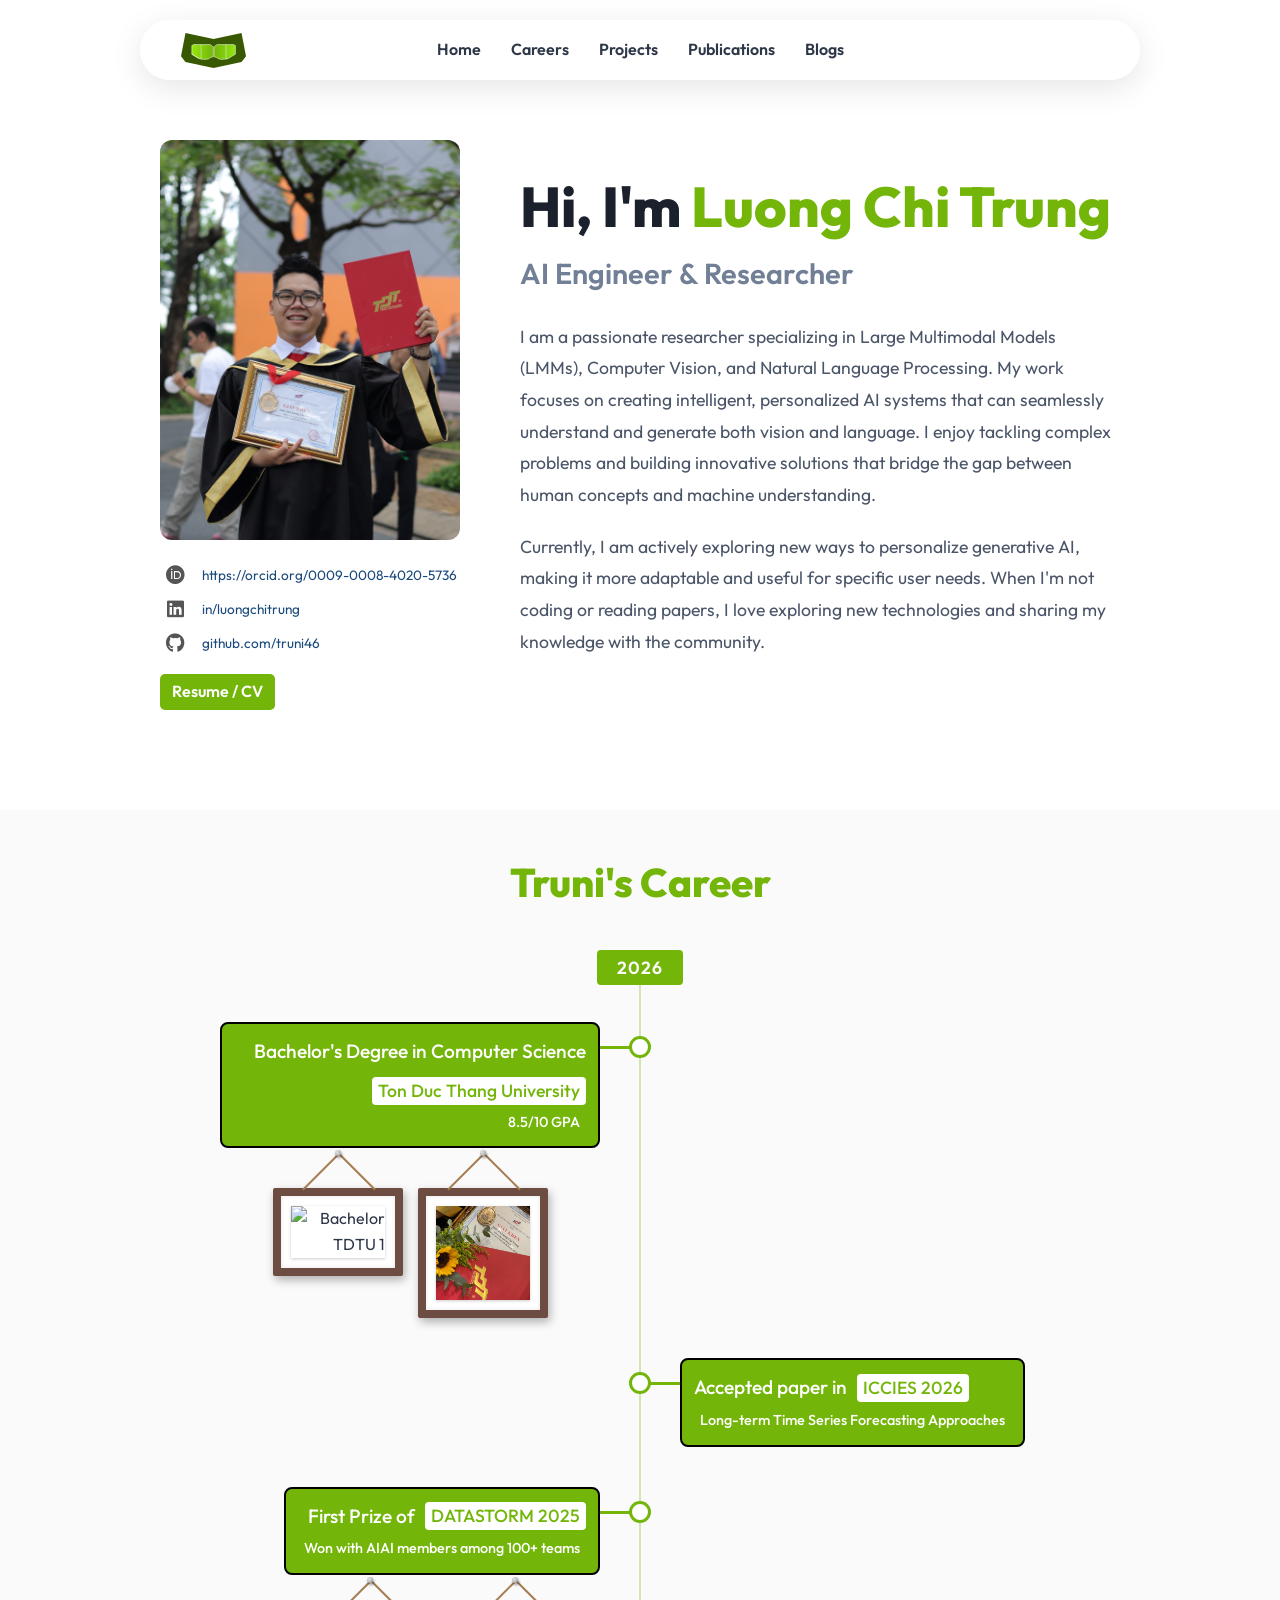
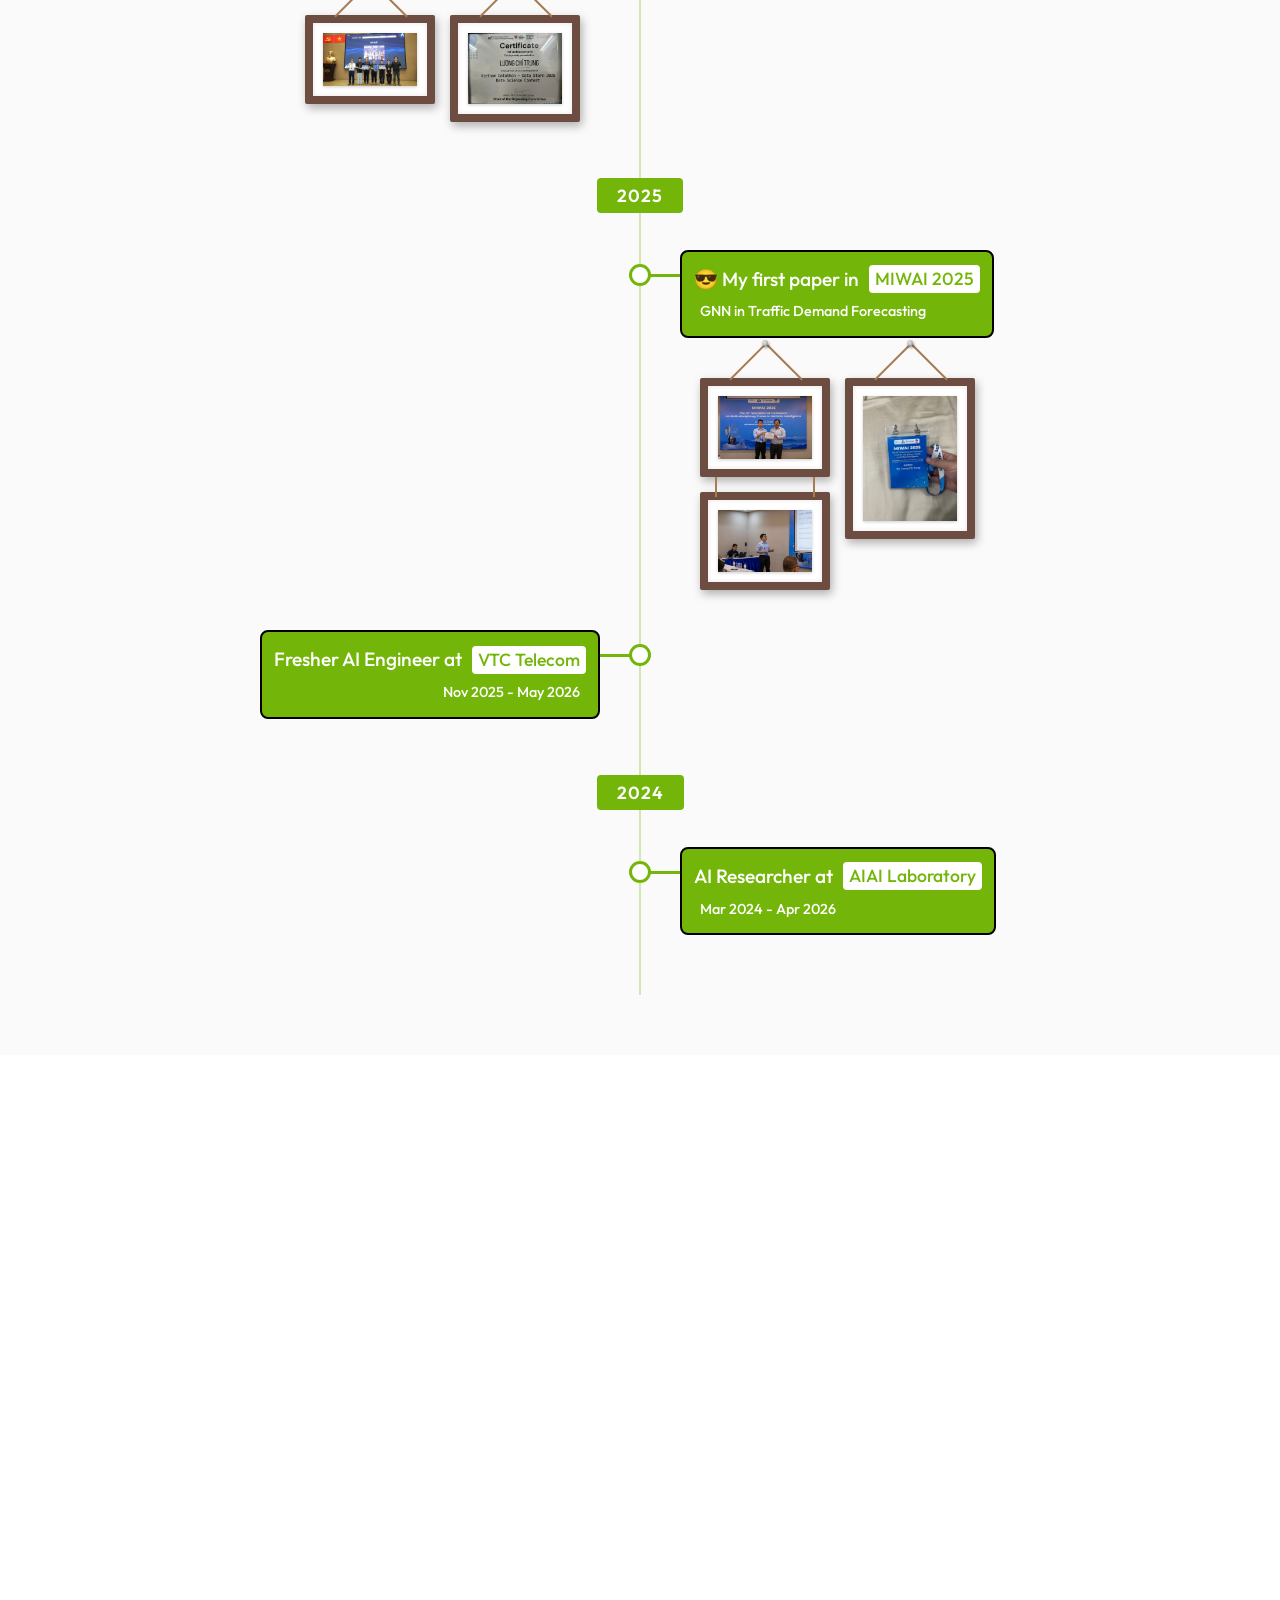
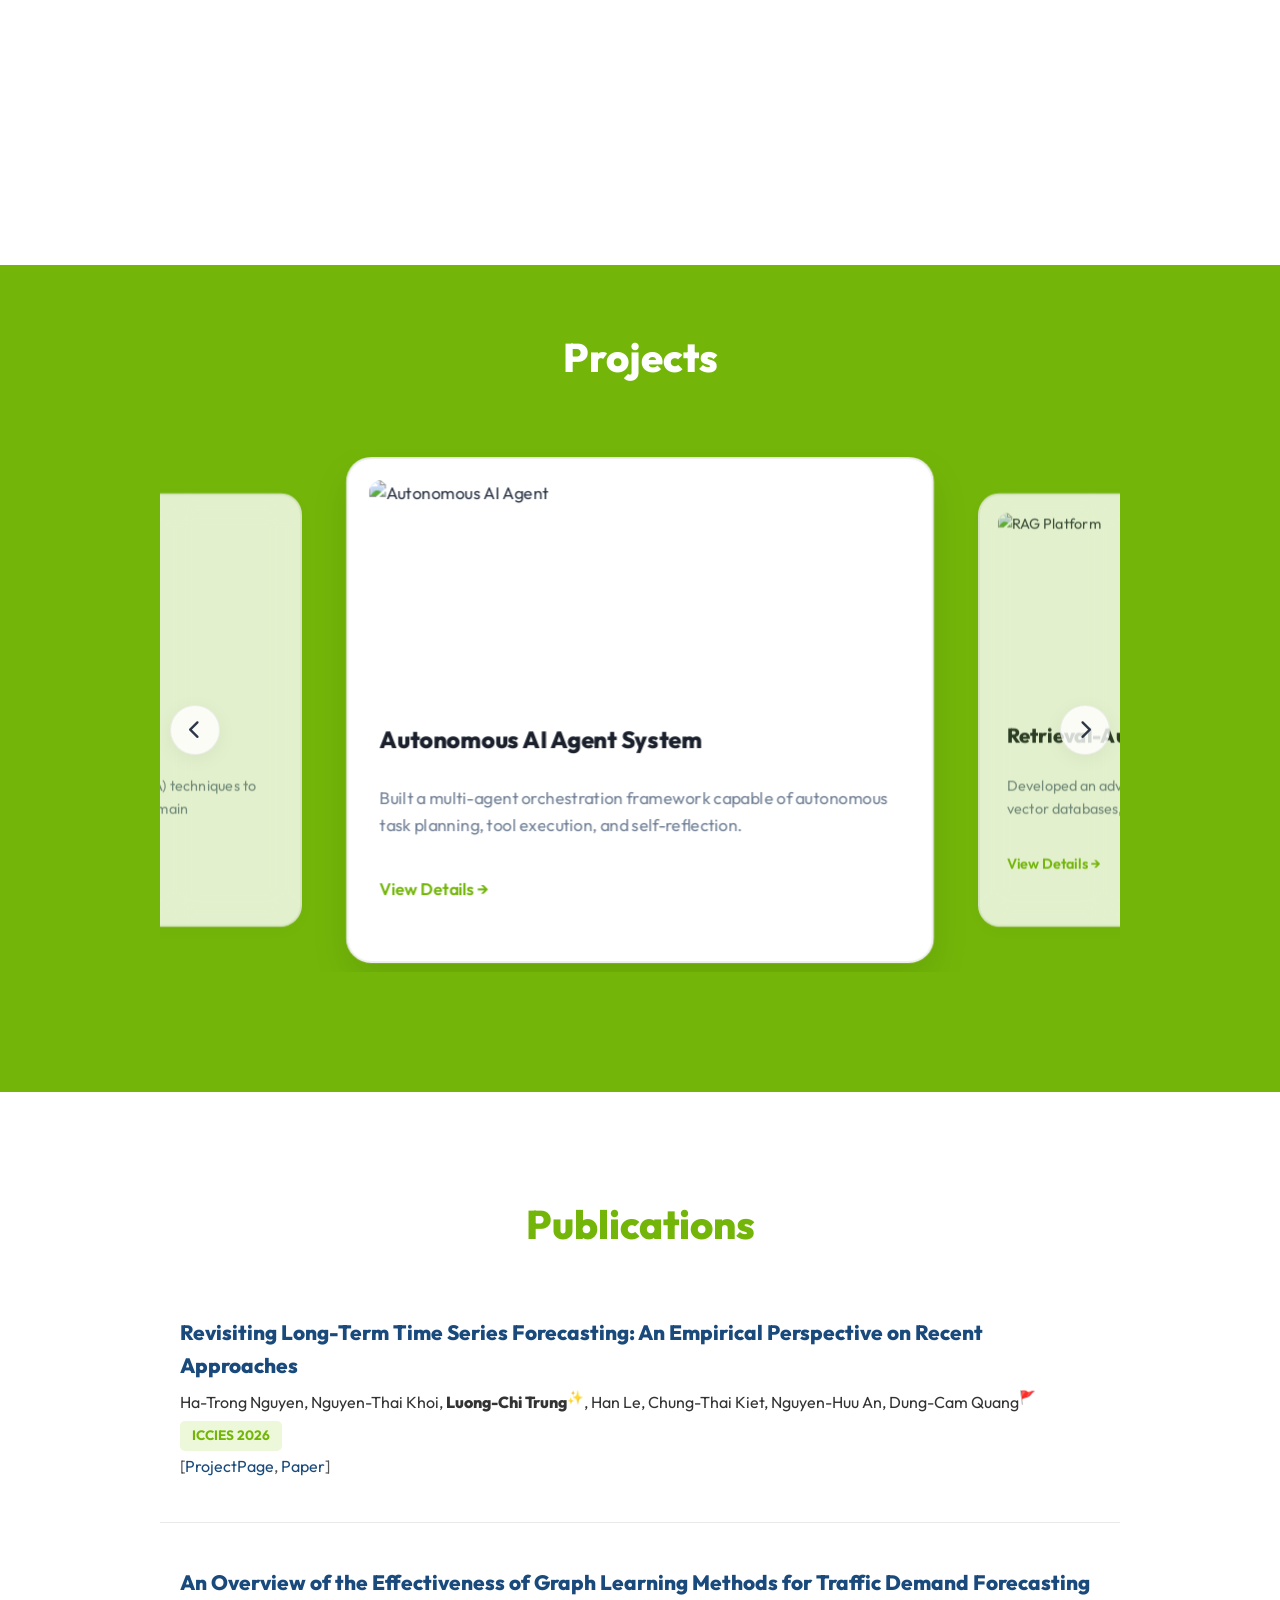
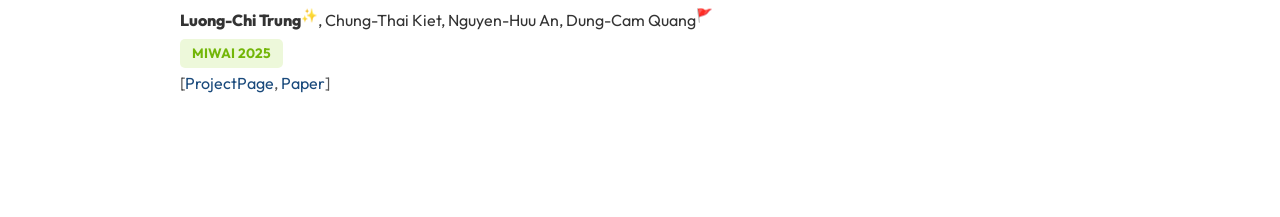
==== commit 0c000eb0: "Update MIWAI images and add visitor counter to README" ====
--- a/index.html
+++ b/index.html
@@ -16,7 +16,7 @@
 <body>
     <!-- Navigation -->
     <nav class="glass-nav">
-        <div class="logo"><img src="logo.svg" alt="Truni Logo"></div>
+        <div class="logo"><img src="assets/images/logo.svg" alt="Truni Logo"></div>
         <ul class="nav-links">
             <li><a href="#home">Home</a></li>
             <li><a href="#experience">Careers</a></li>
@@ -34,7 +34,7 @@
             <div class="hero-left">
                 <div class="hero-image-container">
                     <div class="liquid-shape-mask">
-                        <img src="avatar.JPG" alt="Truni Avatar">
+                        <img src="assets/images/avatar.JPG" alt="Truni Avatar">
                     </div>
                 </div>
                 <div class="hero-social-container">
@@ -97,6 +97,127 @@
                             <div class="frame-chain">
                                 <div class="hanging-frame top-frame">
                                     <div class="frame-inner">
+                                        <img src="assets/images/cr_bachelor_tdtu_1.JPG"
+                                            alt="Bachelor TDTU 1">
+                                    </div>
+                                </div>
+                            </div>
+                            <div class="frame-chain">
+                                <div class="hanging-frame top-frame">
+                                    <div class="frame-inner">
+                                        <img src="assets/images/cr_bachelor_tdtu_2.jpg"
+                                            alt="Bachelor TDTU 2">
+                                    </div>
+                                </div>
+                            </div>
+                        </div>
+                    </div>
+                </div>
+                <div class="timeline-item right">
+                    <div class="milestone-content">
+                        <div class="milestone-card">
+                            <div class="milestone-row-1">
+                                <span class="title-normal">Accepted paper in </span>
+                                <span class="title-badge">ICCIES 2026</span>
+                            </div>
+                            <div class="milestone-row-2">
+                                <span class="subtitle">Long-term Time Series Forecasting Approaches</span>
+
+                            </div>
+                        </div>
+                    </div>
+                </div>
+
+                <div class="timeline-item left">
+                    <div class="milestone-content">
+                        <div class="milestone-card">
+                            <div class="milestone-row-1">
+                                <span class="title-normal">First Prize of </span>
+                                <span class="title-badge">DATASTORM 2025</span>
+                            </div>
+                            <div class="milestone-row-2">
+                                <span class="subtitle">Won with AIAI members among 100+ teams</span>
+                            </div>
+                        </div>
+                        <div class="frames-container">
+                            <div class="frame-chain">
+                                <div class="hanging-frame top-frame">
+                                    <div class="frame-inner">
+                                        <img src="assets/images/datastorm_2.jpg"
+                                            alt="Datastorm 1">
+                                    </div>
+                                </div>
+                            </div>
+                            <div class="frame-chain">
+                                <div class="hanging-frame top-frame">
+                                    <div class="frame-inner">
+                                        <img src="assets/images/datastorm_1.jpg"
+                                            alt="Datastorm 1">
+                                    </div>
+                                </div>
+                            </div>
+                        </div>
+                    </div>
+                </div>
+
+                <div class="timeline-year">
+                    <span>2025</span>
+                </div>
+
+                <div class="timeline-item right">
+                    <div class="milestone-content">
+                        <div class="milestone-card">
+                            <div class="milestone-row-1">
+                                <span class="title-normal">😎 My first paper in </span>
+                                <span class="title-badge">MIWAI 2025</span>
+                            </div>
+                            <div class="milestone-row-2">
+                                <span class="subtitle">GNN in Traffic Demand Forecasting</span>
+
+                            </div>
+                        </div>
+                        <div class="frames-container">
+                            <div class="frame-chain">
+                                <div class="hanging-frame top-frame">
+                                    <div class="frame-inner">
+                                        <img src="assets/images/miwai2025_1.jpg"
+                                            alt="MIWAI 2025 1">
+                                    </div>
+                                </div>
+                                <div class="hanging-frame bottom-frame">
+                                    <div class="frame-inner">
+                                        <img src="assets/images/miwai2025_2.jpg"
+                                            alt="MIWAI 2025 2">
+                                    </div>
+                                </div>
+                            </div>
+                            <div class="frame-chain">
+                                <div class="hanging-frame top-frame">
+                                    <div class="frame-inner">
+                                        <img src="assets/images/miwai2025_3.jpg"
+                                            alt="MIWAI 2025 3">
+                                    </div>
+                                </div>
+                            </div>
+                        </div>
+                    </div>
+                </div>
+
+                <div class="timeline-item left">
+                    <div class="milestone-content">
+                        <div class="milestone-card">
+                            <div class="milestone-row-1">
+                                <span class="title-normal">Fresher AI Engineer at</span>
+                                <span class="title-badge">VTC Telecom</span>
+                            </div>
+                            <div class="milestone-row-2">
+                                <span class="subtitle">Nov 2025 - May 2026</span>
+                            </div>
+                        </div>
+                        <!-- <div class="frames-container">
+                            <div class="frame-chain">
+                                <div class="hanging-frame top-frame">
+                                    <div class="frame-inner">
                                         <img src="https://images.unsplash.com/photo-1531482615713-2afd69097998?auto=format&fit=crop&q=80&w=400"
                                             alt="VTC Project 1">
                                     </div>
@@ -108,81 +229,6 @@
                                     </div>
                                 </div>
                             </div>
-                        </div>
-                    </div>
-                </div>
-                <div class="timeline-item right">
-                    <div class="milestone-content">
-                        <div class="milestone-card">
-                            <div class="milestone-row-1">
-                                <span class="title-normal">Accepted paper in </span>
-                                <span class="title-badge">ICCIES 2026</span>
-                            </div>
-                            <div class="milestone-row-2">
-                                <span class="subtitle">Long-term Time Series Forecasting Approaches</span>
-
-                            </div>
-                        </div>
-                    </div>
-                </div>
-
-                <div class="timeline-item left">
-                    <div class="milestone-content">
-                        <div class="milestone-card">
-                            <div class="milestone-row-1">
-                                <span class="title-normal">First Prize of </span>
-                                <span class="title-badge">DATASTORM 2025</span>
-                            </div>
-                            <div class="milestone-row-2">
-                                <span class="subtitle">Won with AIAI members among 100+ teams</span>
-                            </div>
-                        </div>
-                        <div class="frames-container">
-                            <div class="frame-chain">
-                                <div class="hanging-frame top-frame">
-                                    <div class="frame-inner">
-                                        <img src="https://images.unsplash.com/photo-1531482615713-2afd69097998?auto=format&fit=crop&q=80&w=400"
-                                            alt="VTC Project 1">
-                                    </div>
-                                </div>
-                            </div>
-                        </div>
-                    </div>
-                </div>
-
-                <div class="timeline-year">
-                    <span>2025</span>
-                </div>
-
-                <div class="timeline-item right">
-                    <div class="milestone-content">
-                        <div class="milestone-card">
-                            <div class="milestone-row-1">
-                                <span class="title-normal">Fresher AI Engineer at</span>
-                                <span class="title-badge">VTC Telecom</span>
-                            </div>
-                            <div class="milestone-row-2">
-                                <span class="subtitle">Nov 2025 - May 2026</span>
-                            </div>
-                        </div>
-                        <!-- Khung tranh treo đôi -->
-                        <div class="frames-container">
-                            <!-- Chuỗi 1 -->
-                            <div class="frame-chain">
-                                <div class="hanging-frame top-frame">
-                                    <div class="frame-inner">
-                                        <img src="https://images.unsplash.com/photo-1531482615713-2afd69097998?auto=format&fit=crop&q=80&w=400"
-                                            alt="VTC Project 1">
-                                    </div>
-                                </div>
-                                <div class="hanging-frame bottom-frame">
-                                    <div class="frame-inner">
-                                        <img src="https://images.unsplash.com/photo-1551288049-bebda4e38f71?auto=format&fit=crop&q=80&w=400"
-                                            alt="VTC Project 2">
-                                    </div>
-                                </div>
-                            </div>
-                            <!-- Chuỗi 2 -->
                             <div class="frame-chain">
                                 <div class="hanging-frame top-frame">
                                     <div class="frame-inner">
@@ -197,34 +243,11 @@
                                     </div>
                                 </div>
                             </div>
-                        </div>
-                    </div>
-                </div>
-
-                <div class="timeline-item left">
-                    <div class="milestone-content">
-                        <div class="milestone-card">
-                            <div class="milestone-row-1">
-                                <span class="title-normal">😎 My first paper in </span>
-                                <span class="title-badge">MIWAI 2025</span>
-                            </div>
-                            <div class="milestone-row-2">
-                                <span class="subtitle">GNN in Traffic Demand Forecasting</span>
-
-                            </div>
-                        </div>
-                        <div class="frames-container">
-                            <div class="frame-chain">
-                                <div class="hanging-frame top-frame">
-                                    <div class="frame-inner">
-                                        <img src="https://images.unsplash.com/photo-1460925895917-afdab827c52f?auto=format&fit=crop&q=80&w=400"
-                                            alt="VTC Project 3">
-                                    </div>
-                                </div>
-                            </div>
-                        </div>
-                    </div>
-                </div>
+                        </div> -->
+                    </div>
+                </div>
+
+                
 
                 <!-- Mốc thời gian 2024 -->
                 <div class="timeline-year">
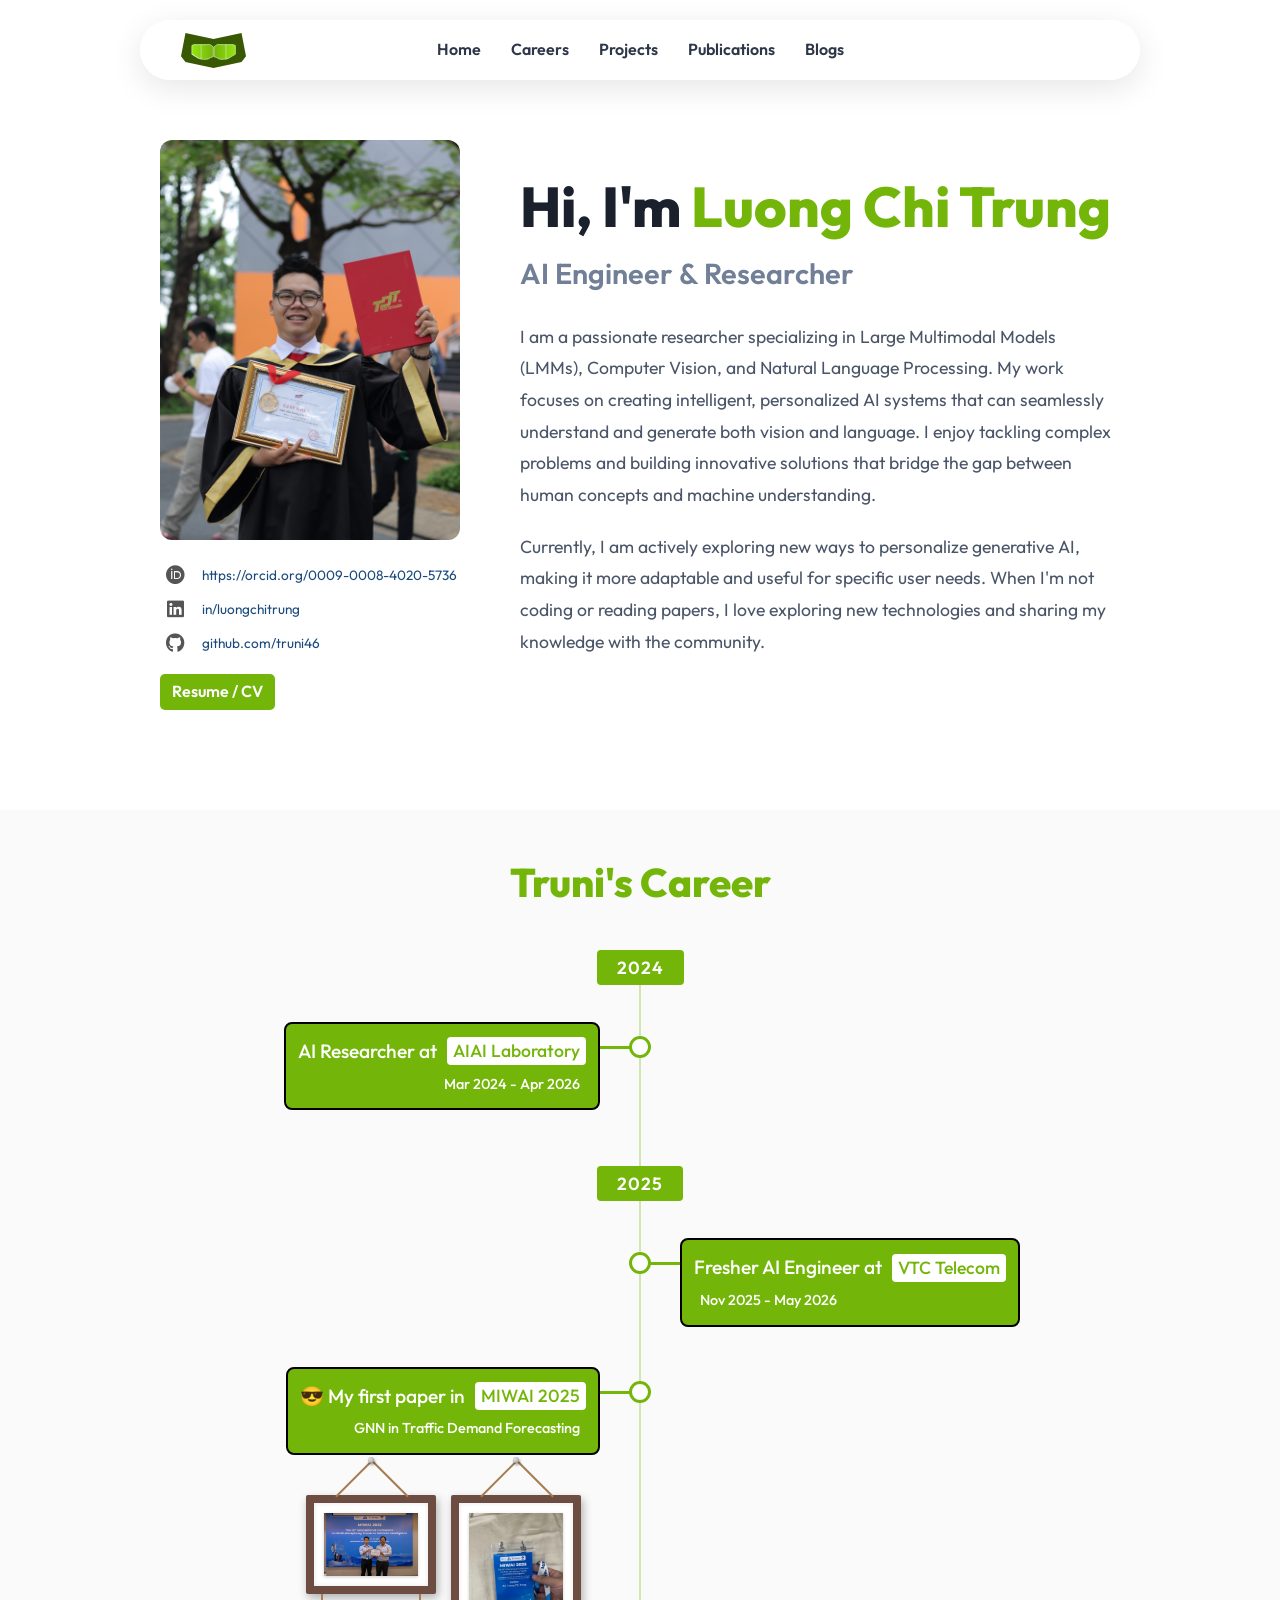
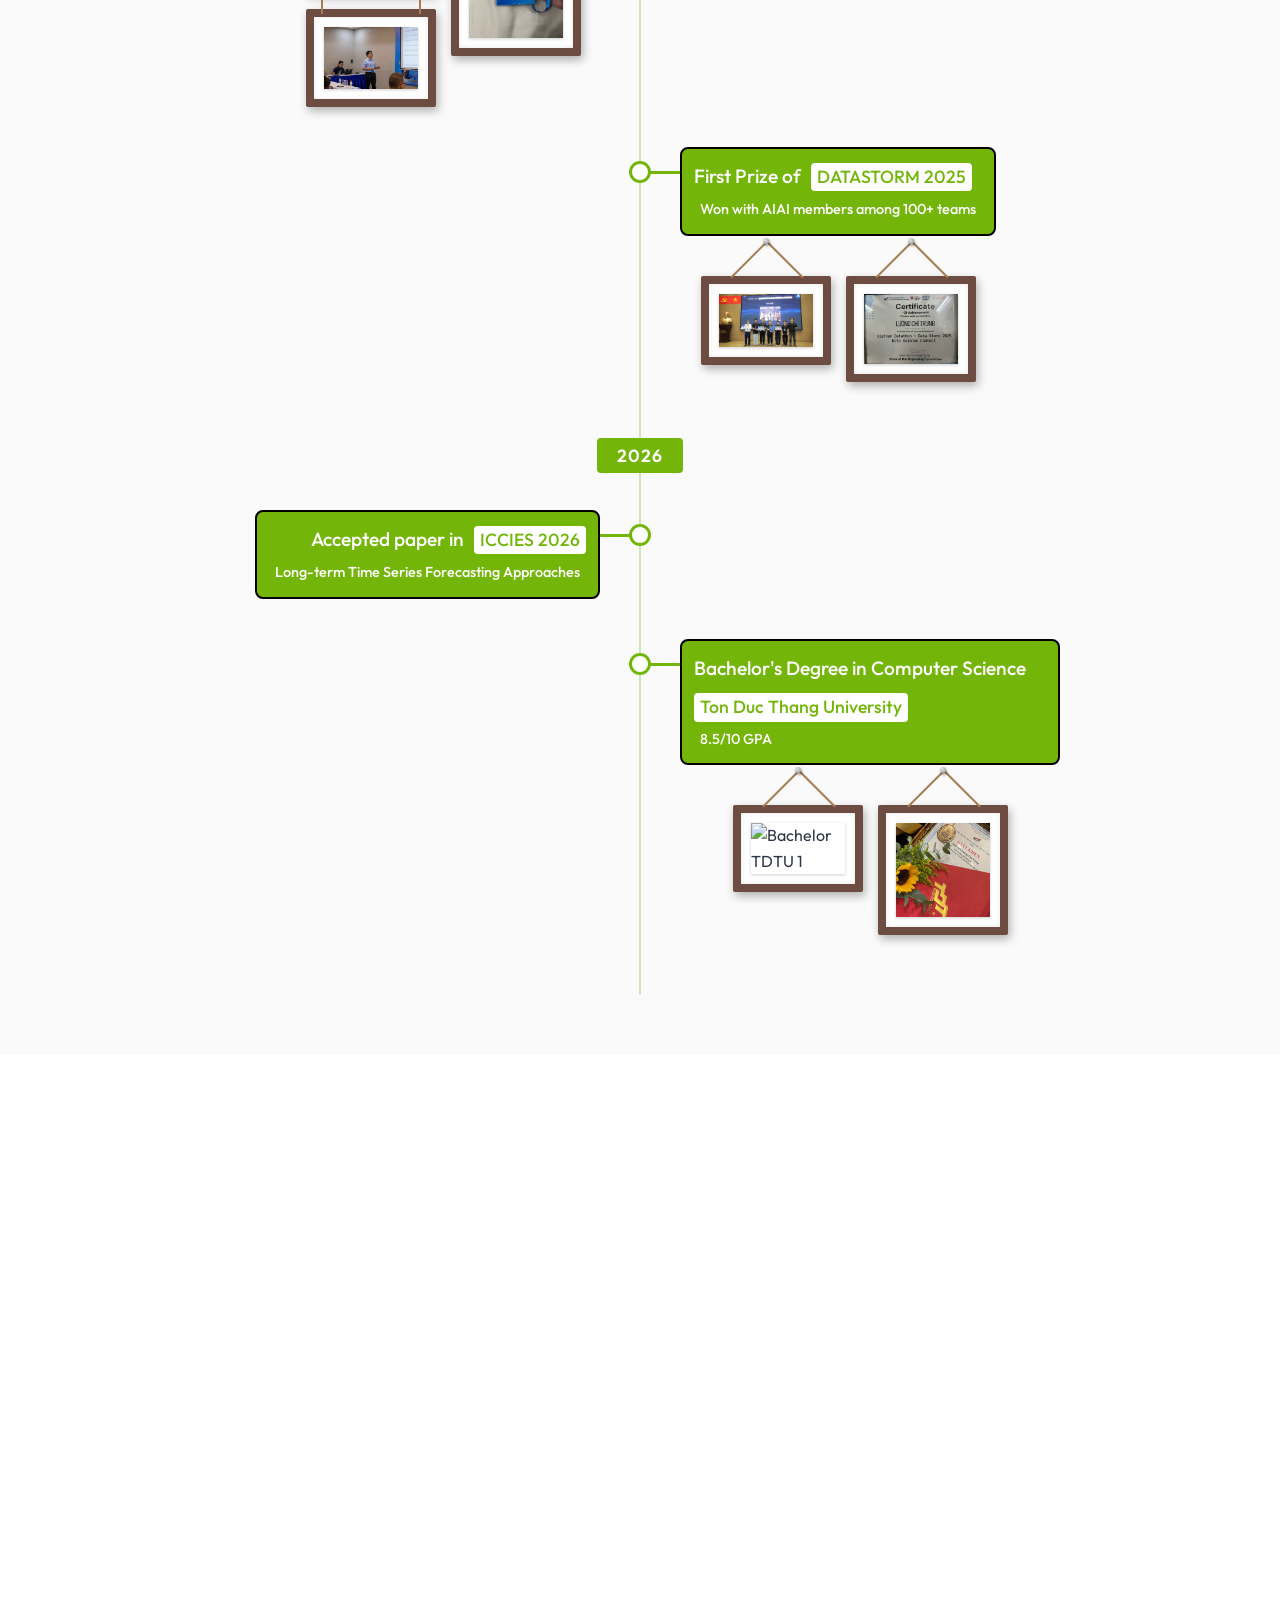
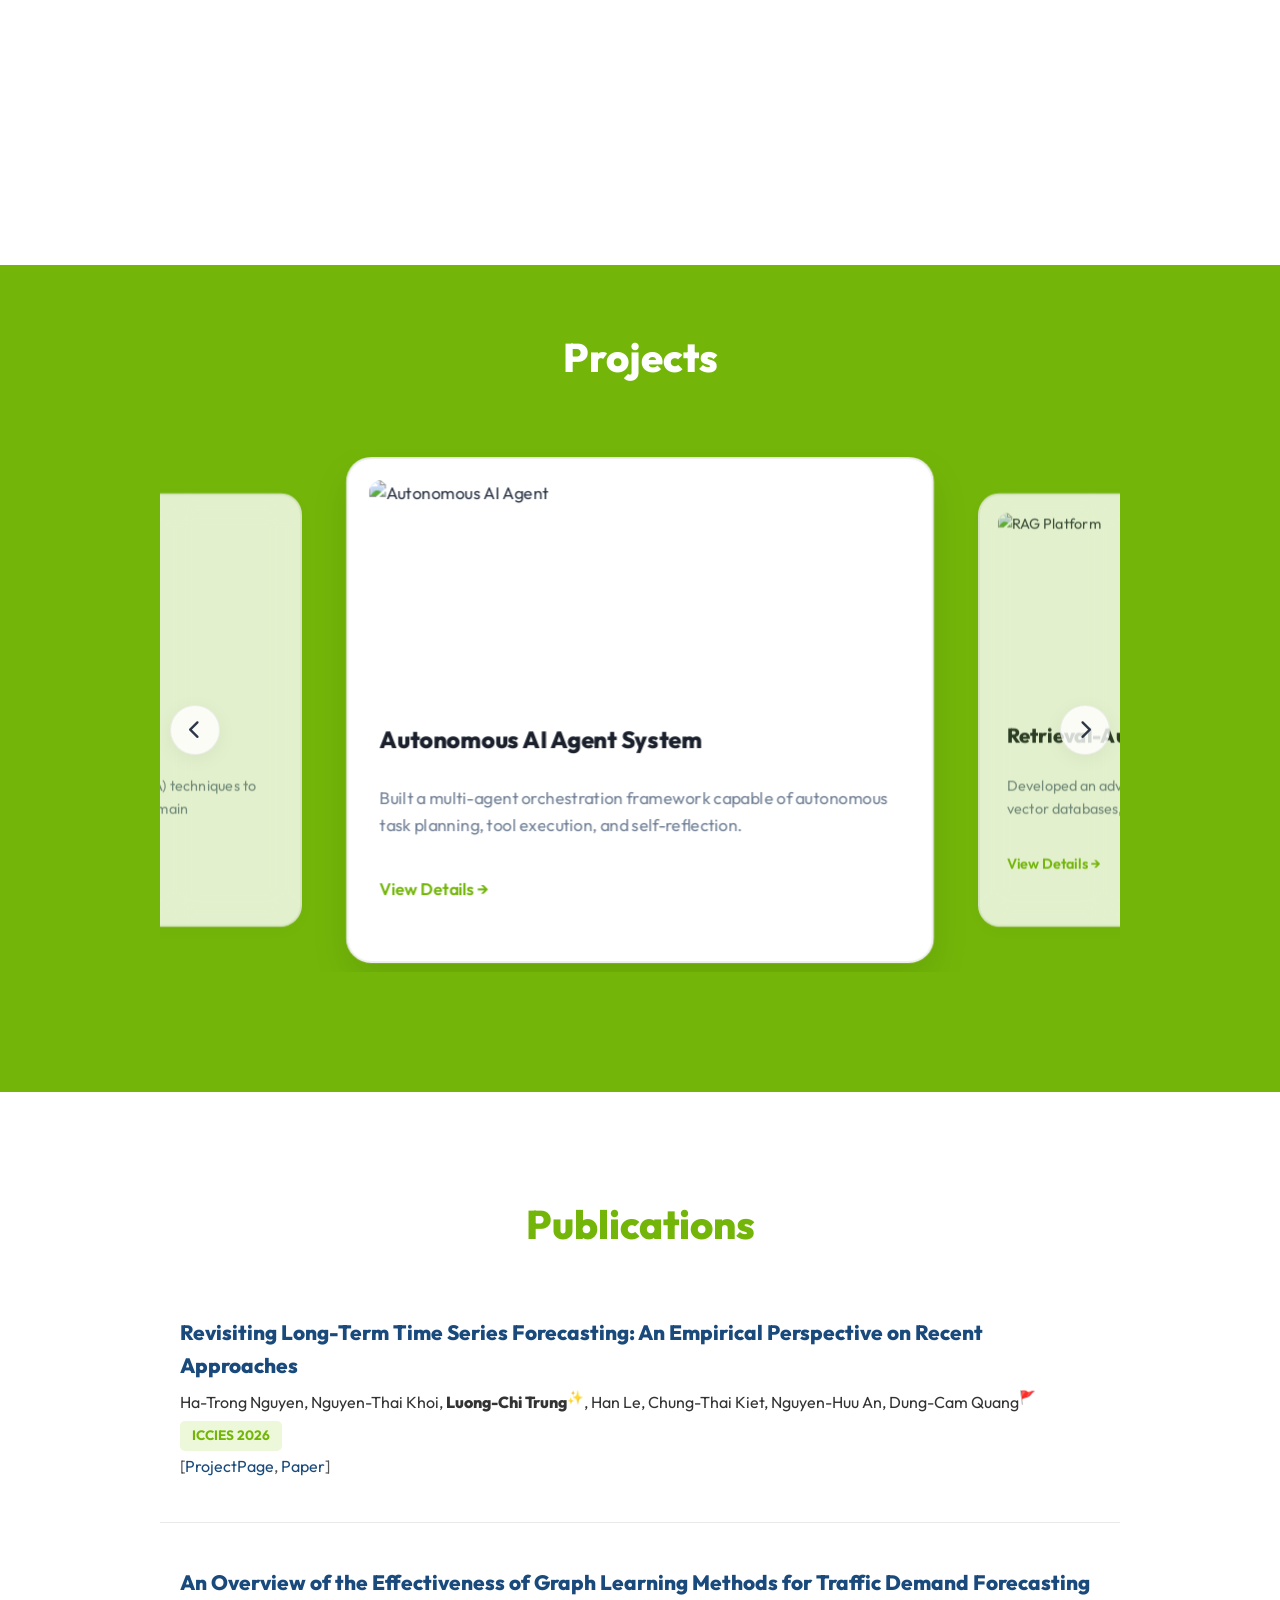
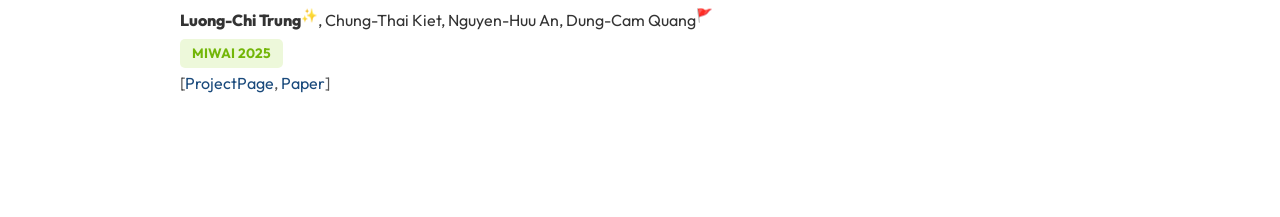
==== commit 03217d9b: "Reverse timeline order from 2024 to 2026" ====
--- a/index.html
+++ b/index.html
@@ -76,186 +76,12 @@
             </div>
 
             <div class="timeline-centered">
-                <div class="timeline-year">
-                    <span>2026</span>
-                </div>
-
-                <div class="timeline-item left">
-                    <div class="milestone-content">
-                        <div class="milestone-card">
-                            <div class="milestone-row-1">
-                                <span class="title-normal">Bachelor's Degree in Computer Science</span>
-                                <span class="title-badge">Ton Duc Thang University</span>
-                            </div>
-                            <div class="milestone-row-2">
-                                <span class="subtitle">8.5/10 GPA
-
-                                </span>
-                            </div>
-                        </div>
-                        <div class="frames-container">
-                            <div class="frame-chain">
-                                <div class="hanging-frame top-frame">
-                                    <div class="frame-inner">
-                                        <img src="assets/images/cr_bachelor_tdtu_1.JPG"
-                                            alt="Bachelor TDTU 1">
-                                    </div>
-                                </div>
-                            </div>
-                            <div class="frame-chain">
-                                <div class="hanging-frame top-frame">
-                                    <div class="frame-inner">
-                                        <img src="assets/images/cr_bachelor_tdtu_2.jpg"
-                                            alt="Bachelor TDTU 2">
-                                    </div>
-                                </div>
-                            </div>
-                        </div>
-                    </div>
-                </div>
-                <div class="timeline-item right">
-                    <div class="milestone-content">
-                        <div class="milestone-card">
-                            <div class="milestone-row-1">
-                                <span class="title-normal">Accepted paper in </span>
-                                <span class="title-badge">ICCIES 2026</span>
-                            </div>
-                            <div class="milestone-row-2">
-                                <span class="subtitle">Long-term Time Series Forecasting Approaches</span>
-
-                            </div>
-                        </div>
-                    </div>
-                </div>
-
-                <div class="timeline-item left">
-                    <div class="milestone-content">
-                        <div class="milestone-card">
-                            <div class="milestone-row-1">
-                                <span class="title-normal">First Prize of </span>
-                                <span class="title-badge">DATASTORM 2025</span>
-                            </div>
-                            <div class="milestone-row-2">
-                                <span class="subtitle">Won with AIAI members among 100+ teams</span>
-                            </div>
-                        </div>
-                        <div class="frames-container">
-                            <div class="frame-chain">
-                                <div class="hanging-frame top-frame">
-                                    <div class="frame-inner">
-                                        <img src="assets/images/datastorm_2.jpg"
-                                            alt="Datastorm 1">
-                                    </div>
-                                </div>
-                            </div>
-                            <div class="frame-chain">
-                                <div class="hanging-frame top-frame">
-                                    <div class="frame-inner">
-                                        <img src="assets/images/datastorm_1.jpg"
-                                            alt="Datastorm 1">
-                                    </div>
-                                </div>
-                            </div>
-                        </div>
-                    </div>
-                </div>
-
-                <div class="timeline-year">
-                    <span>2025</span>
-                </div>
-
-                <div class="timeline-item right">
-                    <div class="milestone-content">
-                        <div class="milestone-card">
-                            <div class="milestone-row-1">
-                                <span class="title-normal">😎 My first paper in </span>
-                                <span class="title-badge">MIWAI 2025</span>
-                            </div>
-                            <div class="milestone-row-2">
-                                <span class="subtitle">GNN in Traffic Demand Forecasting</span>
-
-                            </div>
-                        </div>
-                        <div class="frames-container">
-                            <div class="frame-chain">
-                                <div class="hanging-frame top-frame">
-                                    <div class="frame-inner">
-                                        <img src="assets/images/miwai2025_1.jpg"
-                                            alt="MIWAI 2025 1">
-                                    </div>
-                                </div>
-                                <div class="hanging-frame bottom-frame">
-                                    <div class="frame-inner">
-                                        <img src="assets/images/miwai2025_2.jpg"
-                                            alt="MIWAI 2025 2">
-                                    </div>
-                                </div>
-                            </div>
-                            <div class="frame-chain">
-                                <div class="hanging-frame top-frame">
-                                    <div class="frame-inner">
-                                        <img src="assets/images/miwai2025_3.jpg"
-                                            alt="MIWAI 2025 3">
-                                    </div>
-                                </div>
-                            </div>
-                        </div>
-                    </div>
-                </div>
-
-                <div class="timeline-item left">
-                    <div class="milestone-content">
-                        <div class="milestone-card">
-                            <div class="milestone-row-1">
-                                <span class="title-normal">Fresher AI Engineer at</span>
-                                <span class="title-badge">VTC Telecom</span>
-                            </div>
-                            <div class="milestone-row-2">
-                                <span class="subtitle">Nov 2025 - May 2026</span>
-                            </div>
-                        </div>
-                        <!-- <div class="frames-container">
-                            <div class="frame-chain">
-                                <div class="hanging-frame top-frame">
-                                    <div class="frame-inner">
-                                        <img src="https://images.unsplash.com/photo-1531482615713-2afd69097998?auto=format&fit=crop&q=80&w=400"
-                                            alt="VTC Project 1">
-                                    </div>
-                                </div>
-                                <div class="hanging-frame bottom-frame">
-                                    <div class="frame-inner">
-                                        <img src="https://images.unsplash.com/photo-1551288049-bebda4e38f71?auto=format&fit=crop&q=80&w=400"
-                                            alt="VTC Project 2">
-                                    </div>
-                                </div>
-                            </div>
-                            <div class="frame-chain">
-                                <div class="hanging-frame top-frame">
-                                    <div class="frame-inner">
-                                        <img src="https://images.unsplash.com/photo-1460925895917-afdab827c52f?auto=format&fit=crop&q=80&w=400"
-                                            alt="VTC Project 3">
-                                    </div>
-                                </div>
-                                <div class="hanging-frame bottom-frame">
-                                    <div class="frame-inner">
-                                        <img src="https://images.unsplash.com/photo-1677442136019-21780ecad995?auto=format&fit=crop&q=80&w=400"
-                                            alt="VTC Project 4">
-                                    </div>
-                                </div>
-                            </div>
-                        </div> -->
-                    </div>
-                </div>
-
-                
-
                 <!-- Mốc thời gian 2024 -->
                 <div class="timeline-year">
                     <span>2024</span>
                 </div>
 
-                <!-- Nhánh Phải -->
-                <div class="timeline-item right">
+                <div class="timeline-item left">
                     <div class="milestone-content">
                         <div class="milestone-card">
                             <div class="milestone-row-1">
@@ -264,6 +90,146 @@
                             </div>
                             <div class="milestone-row-2">
                                 <span class="subtitle">Mar 2024 - Apr 2026</span>
+                            </div>
+                        </div>
+                    </div>
+                </div>
+
+                <!-- Mốc thời gian 2025 -->
+                <div class="timeline-year">
+                    <span>2025</span>
+                </div>
+
+                <div class="timeline-item right">
+                    <div class="milestone-content">
+                        <div class="milestone-card">
+                            <div class="milestone-row-1">
+                                <span class="title-normal">Fresher AI Engineer at</span>
+                                <span class="title-badge">VTC Telecom</span>
+                            </div>
+                            <div class="milestone-row-2">
+                                <span class="subtitle">Nov 2025 - May 2026</span>
+                            </div>
+                        </div>
+                    </div>
+                </div>
+
+                <div class="timeline-item left">
+                    <div class="milestone-content">
+                        <div class="milestone-card">
+                            <div class="milestone-row-1">
+                                <span class="title-normal">😎 My first paper in </span>
+                                <span class="title-badge">MIWAI 2025</span>
+                            </div>
+                            <div class="milestone-row-2">
+                                <span class="subtitle">GNN in Traffic Demand Forecasting</span>
+                            </div>
+                        </div>
+                        <div class="frames-container">
+                            <div class="frame-chain">
+                                <div class="hanging-frame top-frame">
+                                    <div class="frame-inner">
+                                        <img src="assets/images/miwai2025_1.jpg"
+                                            alt="MIWAI 2025 1">
+                                    </div>
+                                </div>
+                                <div class="hanging-frame bottom-frame">
+                                    <div class="frame-inner">
+                                        <img src="assets/images/miwai2025_2.jpg"
+                                            alt="MIWAI 2025 2">
+                                    </div>
+                                </div>
+                            </div>
+                            <div class="frame-chain">
+                                <div class="hanging-frame top-frame">
+                                    <div class="frame-inner">
+                                        <img src="assets/images/miwai2025_3.jpg"
+                                            alt="MIWAI 2025 3">
+                                    </div>
+                                </div>
+                            </div>
+                        </div>
+                    </div>
+                </div>
+
+                <div class="timeline-item right">
+                    <div class="milestone-content">
+                        <div class="milestone-card">
+                            <div class="milestone-row-1">
+                                <span class="title-normal">First Prize of </span>
+                                <span class="title-badge">DATASTORM 2025</span>
+                            </div>
+                            <div class="milestone-row-2">
+                                <span class="subtitle">Won with AIAI members among 100+ teams</span>
+                            </div>
+                        </div>
+                        <div class="frames-container">
+                            <div class="frame-chain">
+                                <div class="hanging-frame top-frame">
+                                    <div class="frame-inner">
+                                        <img src="assets/images/datastorm_2.jpg"
+                                            alt="Datastorm 1">
+                                    </div>
+                                </div>
+                            </div>
+                            <div class="frame-chain">
+                                <div class="hanging-frame top-frame">
+                                    <div class="frame-inner">
+                                        <img src="assets/images/datastorm_1.jpg"
+                                            alt="Datastorm 1">
+                                    </div>
+                                </div>
+                            </div>
+                        </div>
+                    </div>
+                </div>
+
+                <!-- Mốc thời gian 2026 -->
+                <div class="timeline-year">
+                    <span>2026</span>
+                </div>
+
+                <div class="timeline-item left">
+                    <div class="milestone-content">
+                        <div class="milestone-card">
+                            <div class="milestone-row-1">
+                                <span class="title-normal">Accepted paper in </span>
+                                <span class="title-badge">ICCIES 2026</span>
+                            </div>
+                            <div class="milestone-row-2">
+                                <span class="subtitle">Long-term Time Series Forecasting Approaches</span>
+                            </div>
+                        </div>
+                    </div>
+                </div>
+
+                <div class="timeline-item right">
+                    <div class="milestone-content">
+                        <div class="milestone-card">
+                            <div class="milestone-row-1">
+                                <span class="title-normal">Bachelor's Degree in Computer Science</span>
+                                <span class="title-badge">Ton Duc Thang University</span>
+                            </div>
+                            <div class="milestone-row-2">
+                                <span class="subtitle">8.5/10 GPA</span>
+                            </div>
+                        </div>
+                        <div class="frames-container">
+                            <div class="frame-chain">
+                                <div class="hanging-frame top-frame">
+                                    <div class="frame-inner">
+                                        <img src="assets/images/cr_bachelor_tdtu_1.JPG"
+                                            alt="Bachelor TDTU 1">
+                                    </div>
+                                </div>
+                            </div>
+                            <div class="frame-chain">
+                                <div class="hanging-frame top-frame">
+                                    <div class="frame-inner">
+                                        <img src="assets/images/cr_bachelor_tdtu_2.jpg"
+                                            alt="Bachelor TDTU 2">
+                                    </div>
+                                </div>
                             </div>
                         </div>
                     </div>
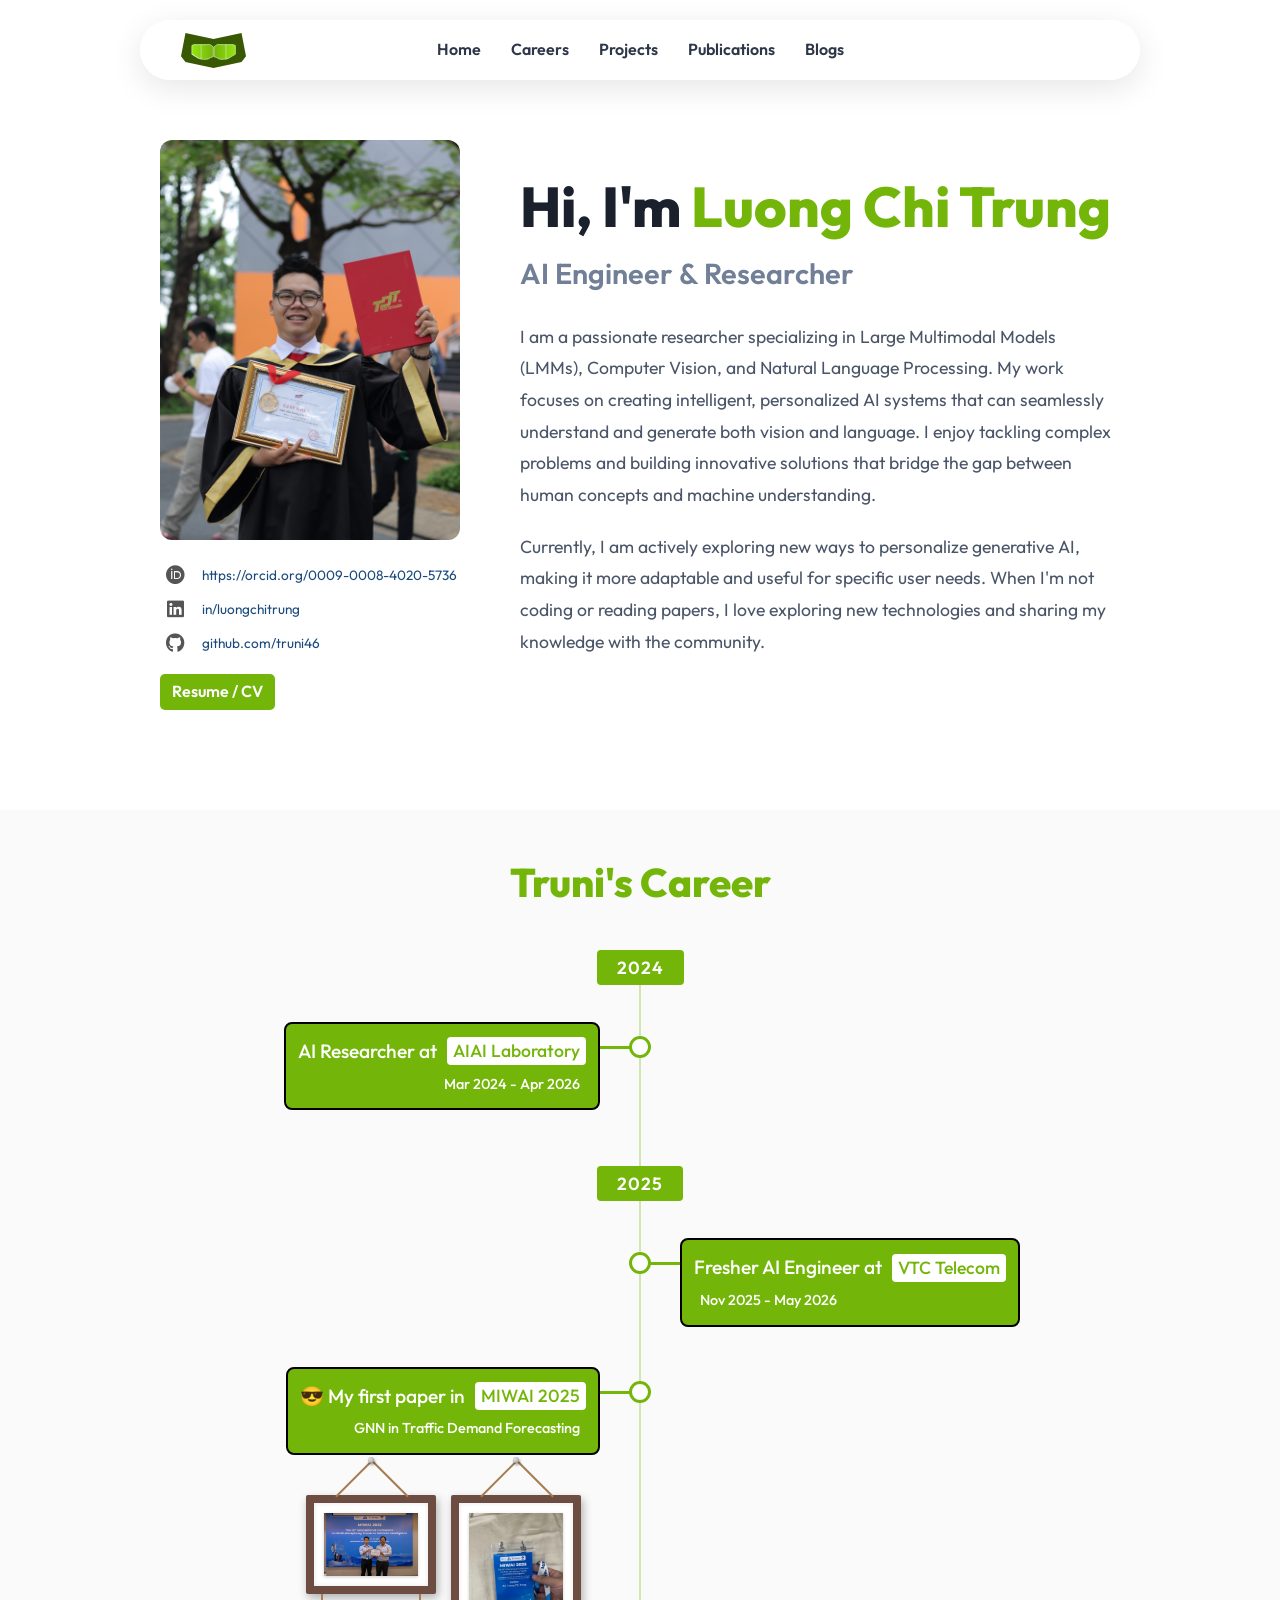
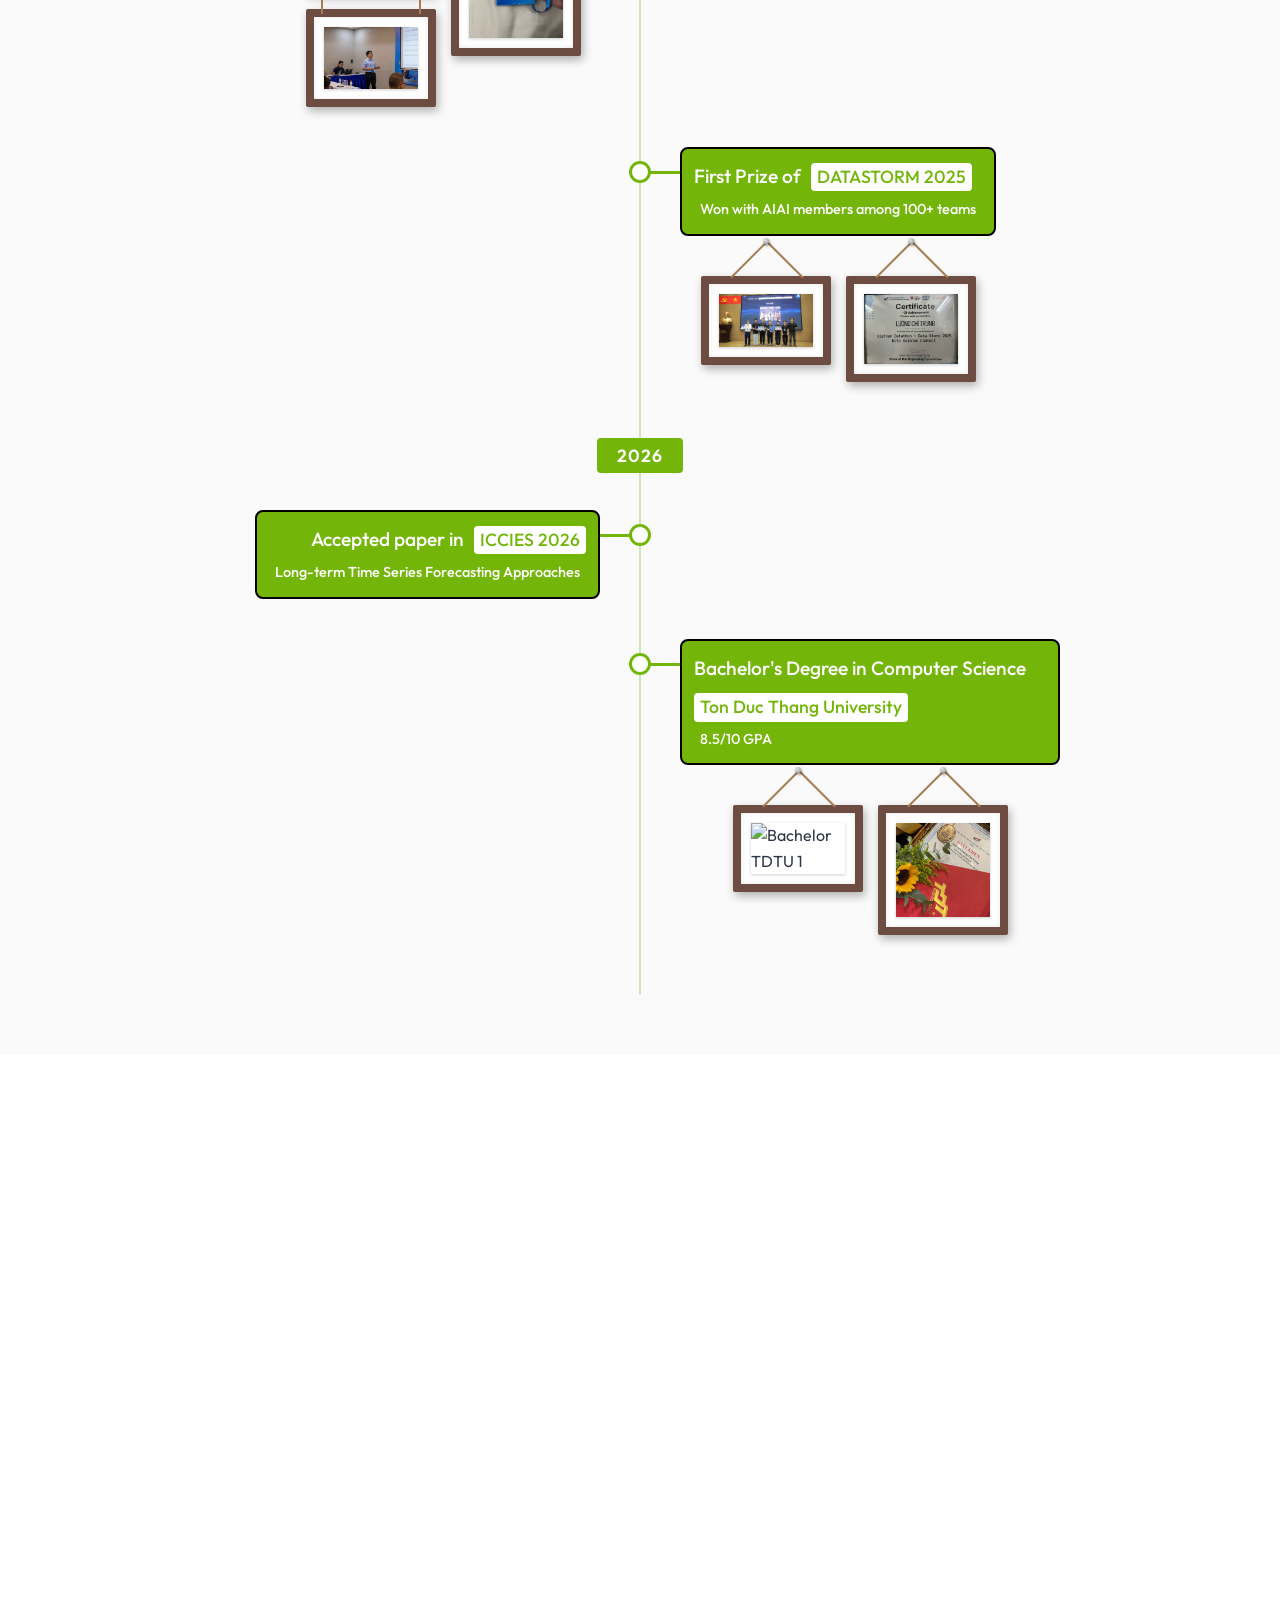
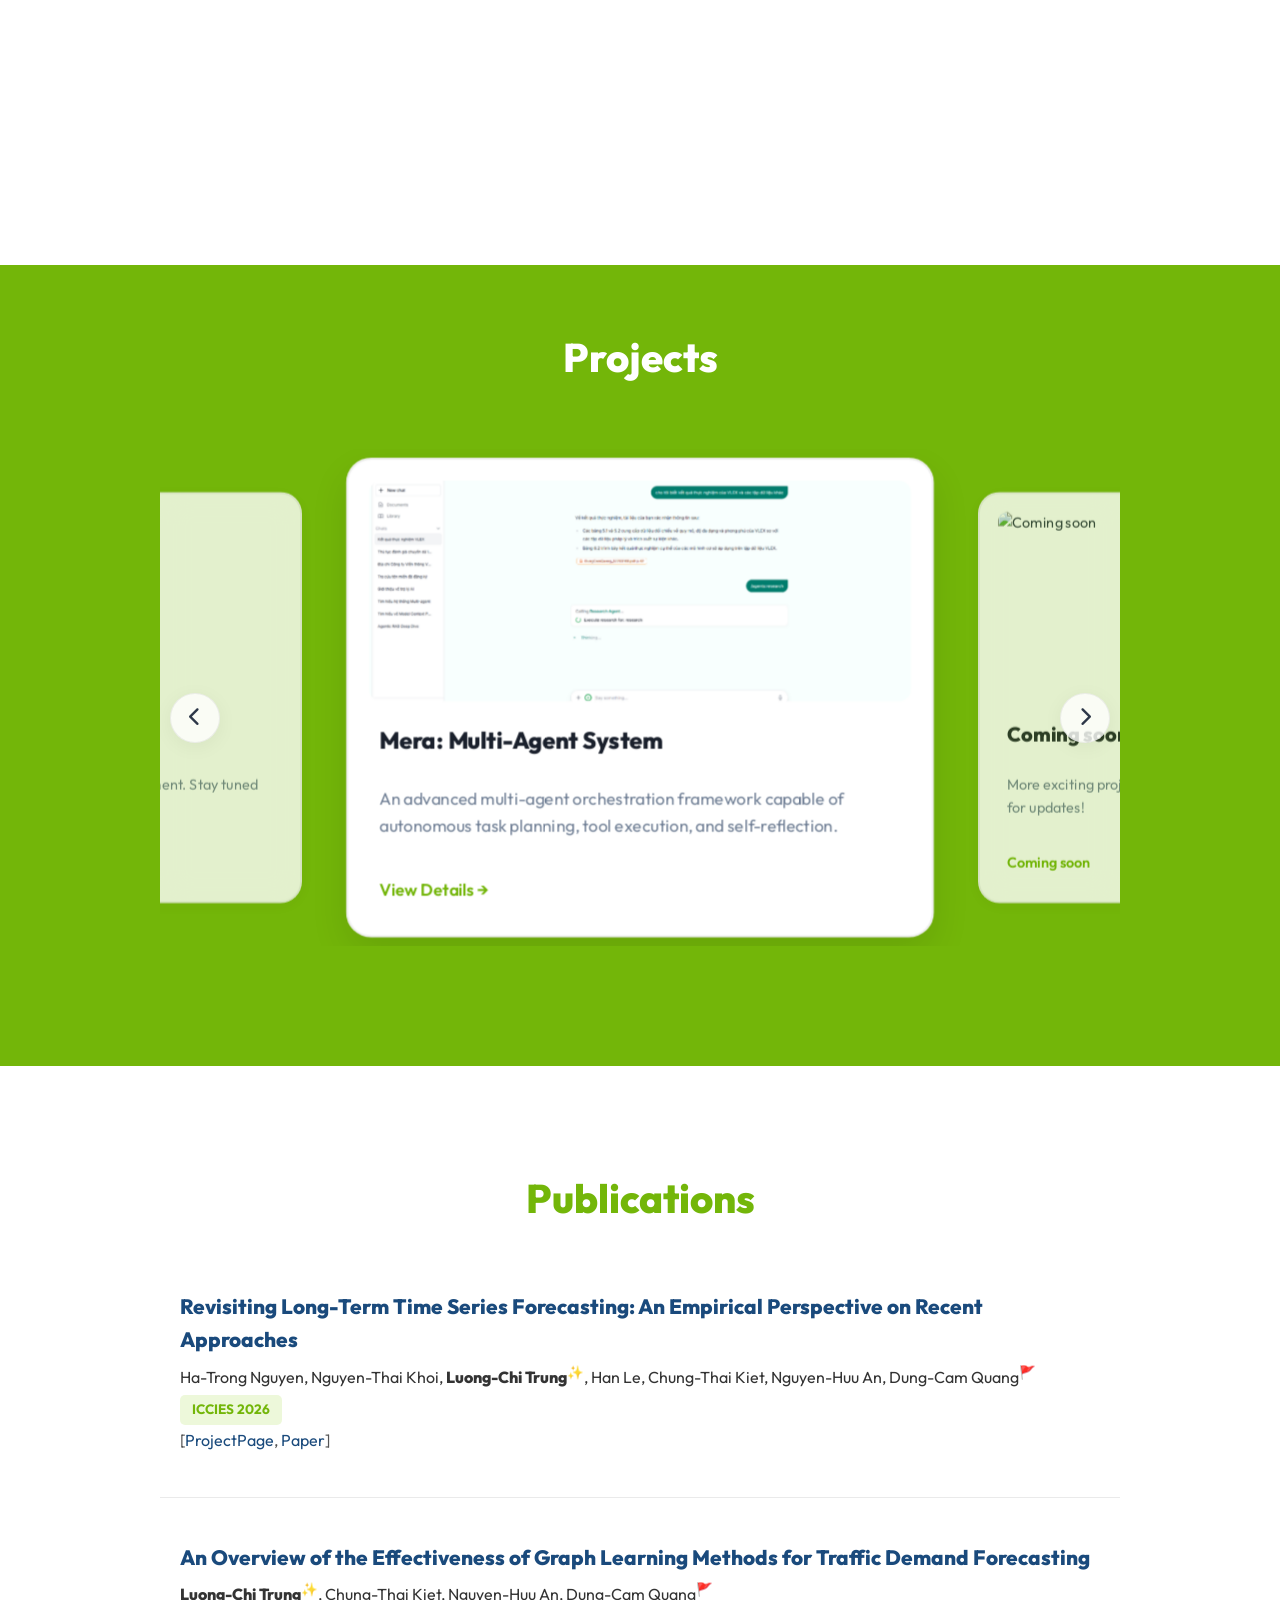
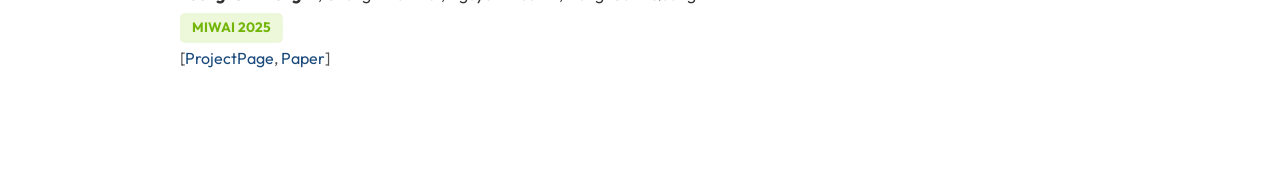
==== commit 93f319fe: "Add Mera project and update others to coming soon" ====
--- a/index.html
+++ b/index.html
@@ -298,69 +298,64 @@
                 <button class="carousel-btn next-btn"><i class="fas fa-chevron-right"></i></button>
 
                 <div class="projects-carousel">
-                    <!-- Project Card 1: Agent -->
+                    <!-- Project Card 1: Mera -->
                     <div class="glass-card project-carousel-card">
                         <div class="card-img">
-                            <img src="https://images.unsplash.com/photo-1620712943543-bcc4688e7485?auto=format&fit=crop&q=80&w=600"
-                                alt="Autonomous AI Agent">
+                            <img src="assets/images/mera.png"
+                                alt="Mera Project">
                         </div>
                         <div class="card-content">
-                            <h3>Autonomous AI Agent System</h3>
-                            <p>Built a multi-agent orchestration framework capable of autonomous task planning, tool
-                                execution, and self-reflection.</p>
-                            <a href="#" class="link-btn">View Details &rarr;</a>
-                        </div>
-                    </div>
-                    <!-- Project Card 2: RAG -->
+                            <h3>Mera: Multi-Agent System</h3>
+                            <p>An advanced multi-agent orchestration framework capable of autonomous task planning, tool execution, and self-reflection.</p>
+                            <a href="https://github.com/truni46/mera" target="_blank" class="link-btn">View Details &rarr;</a>
+                        </div>
+                    </div>
+                    <!-- Project Card 2: Coming soon -->
                     <div class="glass-card project-carousel-card">
                         <div class="card-img">
                             <img src="https://images.unsplash.com/photo-1551288049-bebda4e38f71?auto=format&fit=crop&q=80&w=600"
-                                alt="RAG Platform">
+                                alt="Coming soon">
                         </div>
                         <div class="card-content">
-                            <h3>Retrieval-Augmented Generation Platform</h3>
-                            <p>Developed an advanced RAG pipeline integrating semantic search, vector databases, and
-                                real-time knowledge synthesis.</p>
-                            <a href="#" class="link-btn">View Details &rarr;</a>
-                        </div>
-                    </div>
-                    <!-- Project Card 3: LLM -->
+                            <h3>Coming soon</h3>
+                            <p>More exciting projects are currently under development. Stay tuned for updates!</p>
+                            <a href="#" class="link-btn disabled">Coming soon</a>
+                        </div>
+                    </div>
+                    <!-- Project Card 3: Coming soon -->
                     <div class="glass-card project-carousel-card">
                         <div class="card-img">
                             <img src="https://images.unsplash.com/photo-1677442136019-21780ecad995?auto=format&fit=crop&q=80&w=600"
-                                alt="LLM Orchestration">
+                                alt="Coming soon">
                         </div>
                         <div class="card-content">
-                            <h3>Large Language Model Orchestration</h3>
-                            <p>Designed a scalable architecture for deploying and managing custom LLMs with optimized
-                                inference and dynamic load balancing.</p>
-                            <a href="#" class="link-btn">View Details &rarr;</a>
-                        </div>
-                    </div>
-                    <!-- Project Card 4: OCR -->
+                            <h3>Coming soon</h3>
+                            <p>More exciting projects are currently under development. Stay tuned for updates!</p>
+                            <a href="#" class="link-btn disabled">Coming soon</a>
+                        </div>
+                    </div>
+                    <!-- Project Card 4: Coming soon -->
                     <div class="glass-card project-carousel-card">
                         <div class="card-img">
                             <img src="https://images.unsplash.com/photo-1526374965328-7f61d4dc18c5?auto=format&fit=crop&q=80&w=600"
-                                alt="OCR Engine">
+                                alt="Coming soon">
                         </div>
                         <div class="card-content">
-                            <h3>Intelligent OCR Engine</h3>
-                            <p>Created a robust Optical Character Recognition system using Vision Transformers for
-                                high-accuracy document digitization in noisy environments.</p>
-                            <a href="#" class="link-btn">View Details &rarr;</a>
-                        </div>
-                    </div>
-                    <!-- Project Card 5: Fine-tune -->
+                            <h3>Coming soon</h3>
+                            <p>More exciting projects are currently under development. Stay tuned for updates!</p>
+                            <a href="#" class="link-btn disabled">Coming soon</a>
+                        </div>
+                    </div>
+                    <!-- Project Card 5: Coming soon -->
                     <div class="glass-card project-carousel-card">
                         <div class="card-img">
                             <img src="https://images.unsplash.com/photo-1555949963-ff9fe0c870eb?auto=format&fit=crop&q=80&w=600"
-                                alt="LLM Fine-tuning">
+                                alt="Coming soon">
                         </div>
                         <div class="card-content">
-                            <h3>Domain-Specific LLM Fine-tuning</h3>
-                            <p>Applied parameter-efficient fine-tuning (PEFT/LoRA) techniques to adapt foundation models
-                                for specialized medical domain applications.</p>
-                            <a href="#" class="link-btn">View Details &rarr;</a>
+                            <h3>Coming soon</h3>
+                            <p>More exciting projects are currently under development. Stay tuned for updates!</p>
+                            <a href="#" class="link-btn disabled">Coming soon</a>
                         </div>
                     </div>
                 </div>
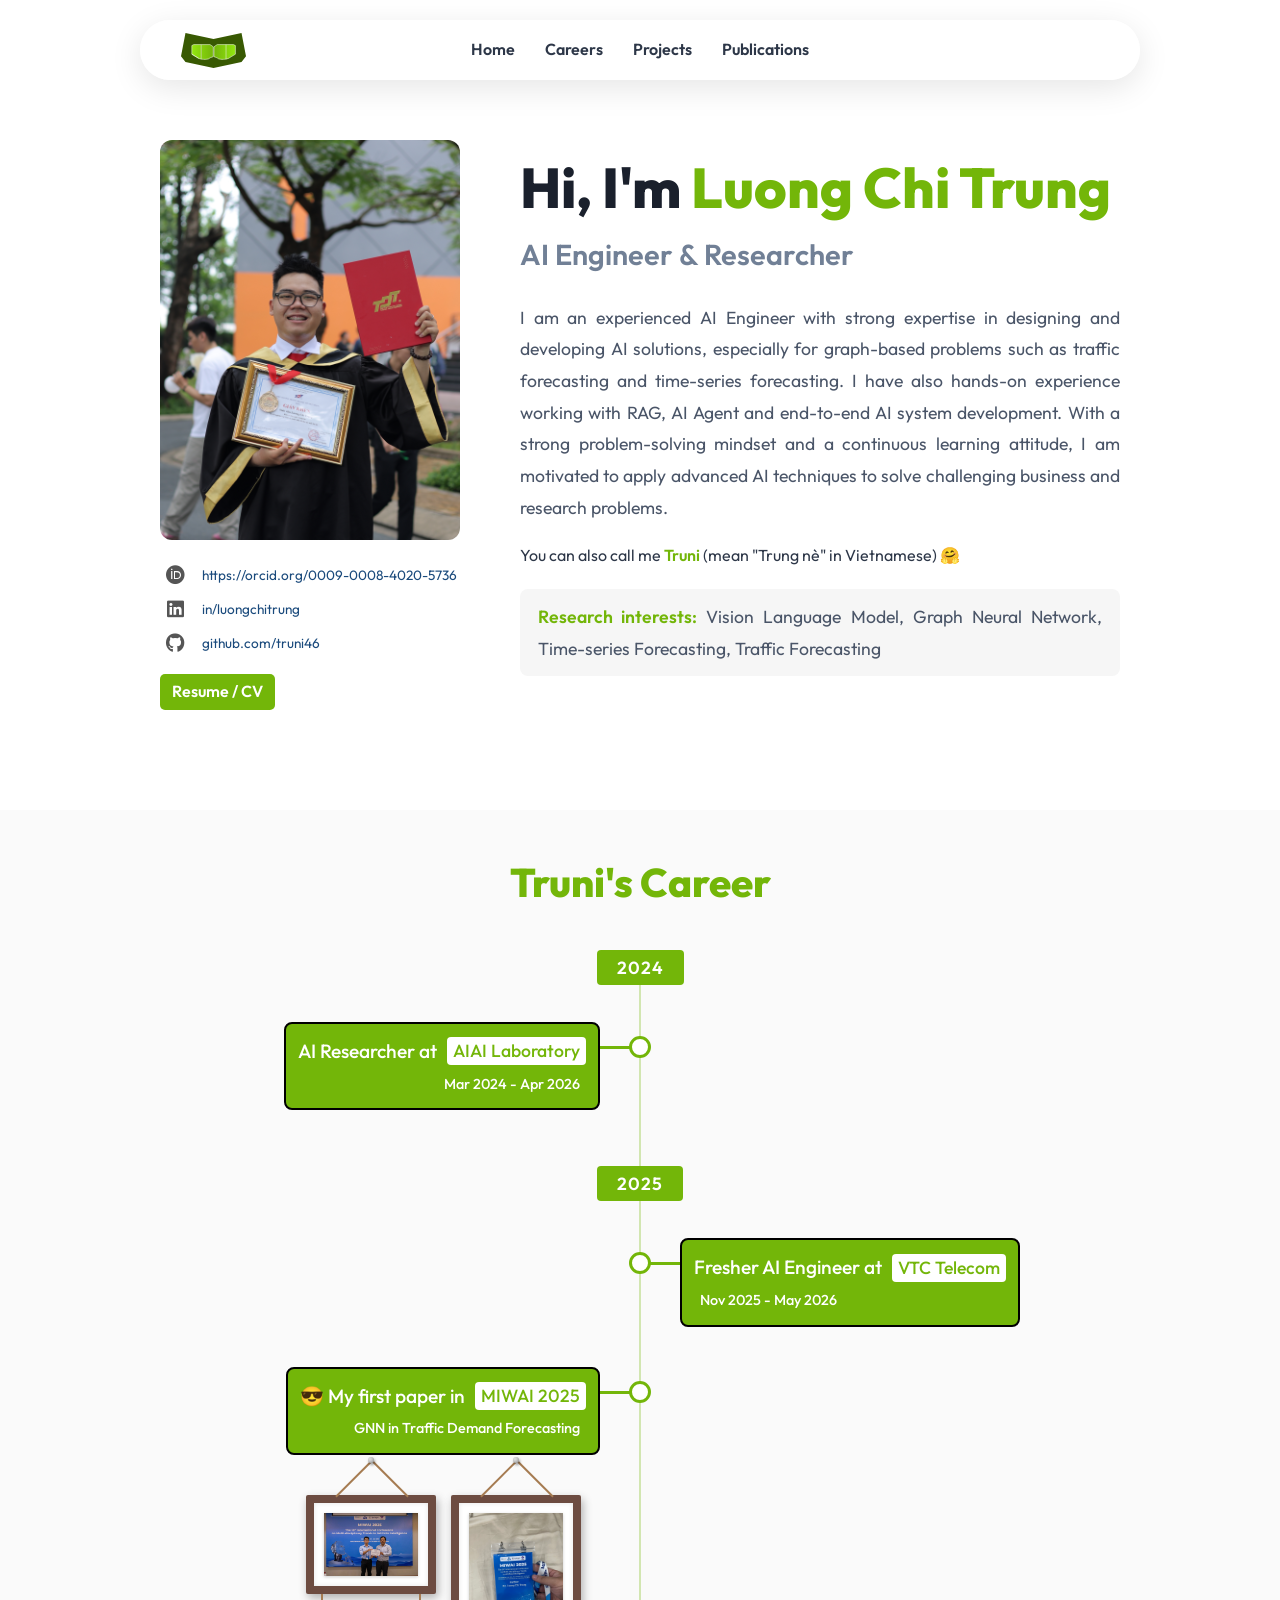
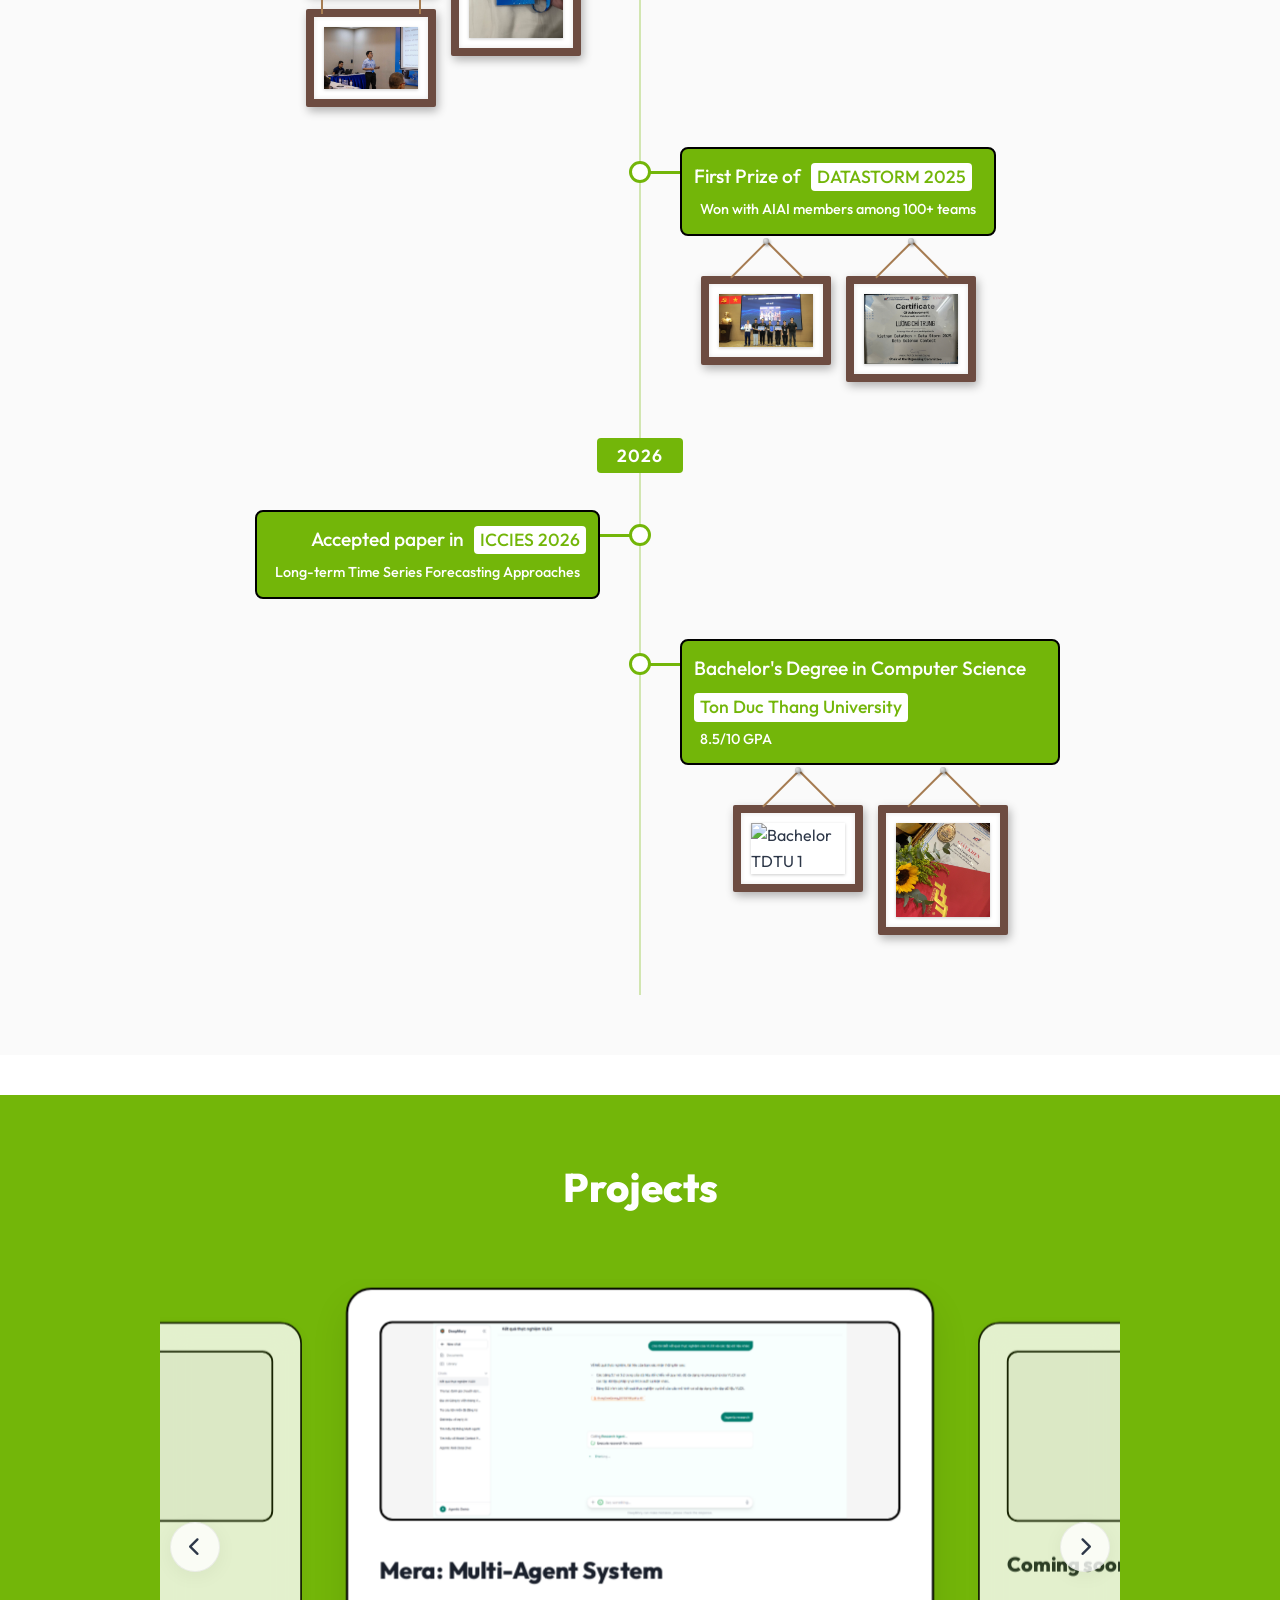
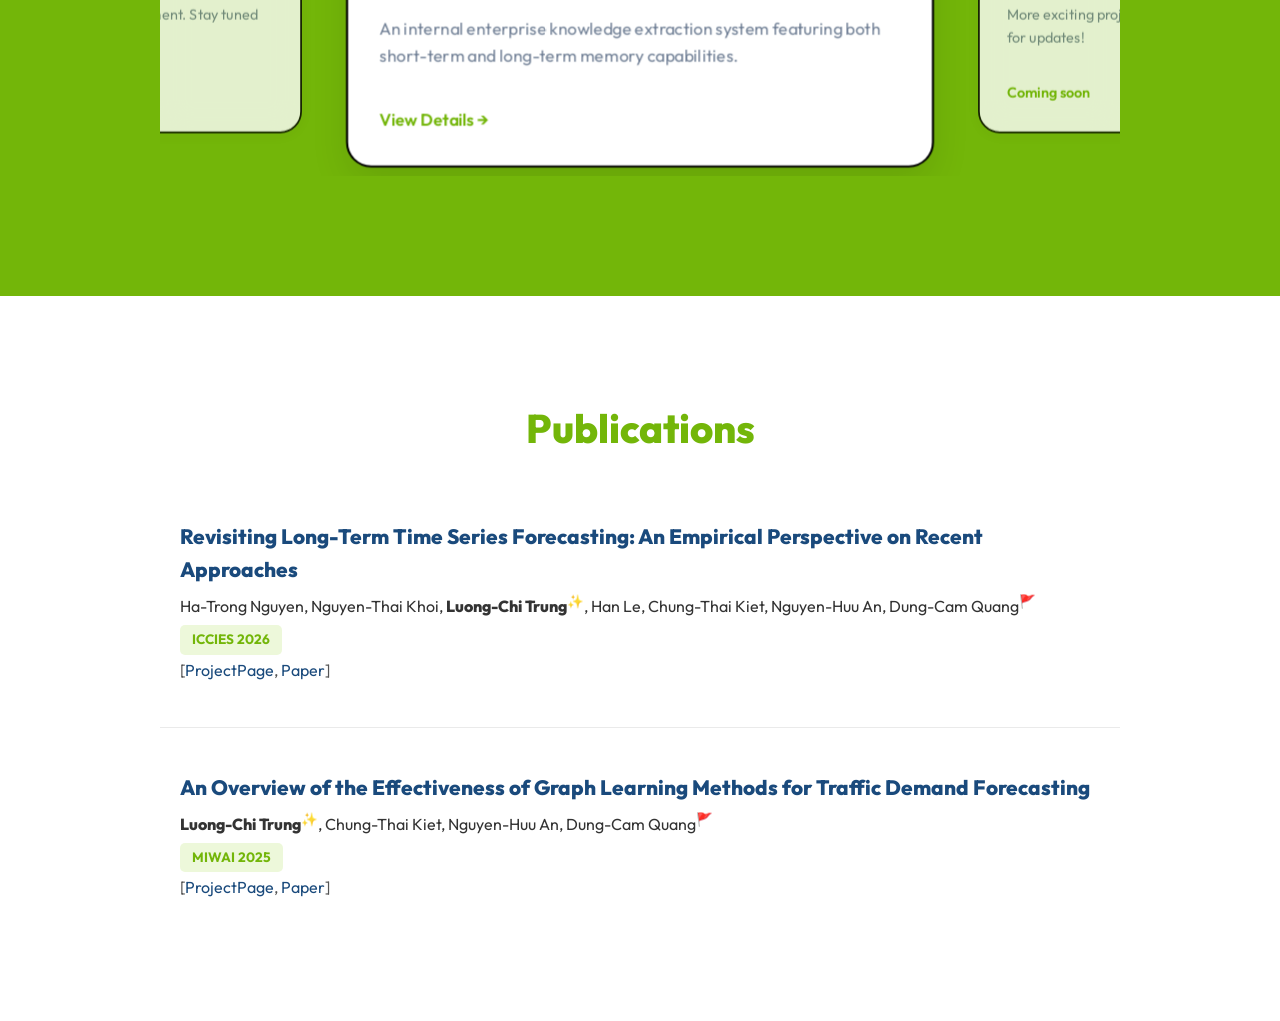
==== commit ca44c3dd: "Update introduction and styling" ====
--- a/index.html
+++ b/index.html
@@ -22,7 +22,7 @@
             <li><a href="#experience">Careers</a></li>
             <li><a href="#projects">Projects</a></li>
             <li><a href="#publications">Publications</a></li>
-            <li><a href="#blog">Blogs</a></li>
+            <!-- <li><a href="#blog">Blogs</a></li> -->
         </ul>
     </nav>
 
@@ -51,21 +51,16 @@
                             <i class="fab fa-github"></i> <span>github.com/truni46</span>
                         </a>
                     </div>
-                    <a href="./info/CV.pdf" target="_blank" class="cv-btn-large" title="Resume/CV">Resume / CV</a>
+                    <a href="./info/LuongChiTrung_AIEngineer.pdf" target="_blank" class="cv-btn-large" title="Resume/CV">Resume / CV</a>
                 </div>
             </div>
 
             <div class="hero-content">
                 <h1>Hi, I'm <span class="accent-text">Luong Chi Trung</span></h1>
                 <h2>AI Engineer & Researcher</h2>
-                <p>I am a passionate researcher specializing in Large Multimodal Models (LMMs), Computer Vision, and
-                    Natural Language Processing. My work focuses on creating intelligent, personalized AI systems that
-                    can seamlessly understand and generate both vision and language. I enjoy tackling complex problems
-                    and building innovative solutions that bridge the gap between human concepts and machine
-                    understanding.</p>
-                <p>Currently, I am actively exploring new ways to personalize generative AI, making it more adaptable
-                    and useful for specific user needs. When I'm not coding or reading papers, I love exploring new
-                    technologies and sharing my knowledge with the community.</p>
+                <p>I am an experienced AI Engineer with strong expertise in designing and developing AI solutions, especially for graph-based problems such as traffic forecasting and time-series forecasting. I have also hands-on experience working with RAG, AI Agent and end-to-end AI system development. With a strong problem-solving mindset and a continuous learning attitude, I am motivated to apply advanced AI techniques to solve challenging business and research problems.</p>
+                <div class="p"> You can also call me <span class="accent-text " style="font-weight: 600;">Truni</span> (mean "Trung nè" in Vietnamese) 🤗</div>
+                <p class="research-interests"><strong><span class="accent-text"  style="font-weight: 600;">Research interests:</span></strong> Vision Language Model, Graph Neural Network, Time-series Forecasting, Traffic Forecasting</p>
             </div>
         </section>
 
@@ -238,12 +233,11 @@
         </section>
 
         <!-- Blog Section -->
-        <section id="blog" class="blog fade-in">
+        <!-- <section id="blog" class="blog fade-in">
             <div class="section-header">
                 <h2><span class="accent-text">Blogs</span></h2>
             </div>
             <div class="blog-grid">
-                <!-- Blog Post 1 -->
                 <div class="glass-card blog-card">
                     <div class="blog-img">
                         <img src="https://images.unsplash.com/photo-1488590528505-98d2b5aba04b?auto=format&fit=crop&q=80&w=600"
@@ -257,7 +251,6 @@
                         <a href="#" class="link-btn">Read Article &rarr;</a>
                     </div>
                 </div>
-                <!-- Blog Post 2 -->
                 <div class="glass-card blog-card">
                     <div class="blog-img">
                         <img src="https://images.unsplash.com/photo-1555066931-4365d14bab8c?auto=format&fit=crop&q=80&w=600"
@@ -271,7 +264,6 @@
                         <a href="#" class="link-btn">Read Article &rarr;</a>
                     </div>
                 </div>
-                <!-- Blog Post 3 -->
                 <div class="glass-card blog-card">
                     <div class="blog-img">
                         <img src="https://images.unsplash.com/photo-1518770660439-4636190af475?auto=format&fit=crop&q=80&w=600"
@@ -286,9 +278,8 @@
                     </div>
                 </div>
             </div>
-        </section>
-
-        <!-- Projects Section -->
+        </section> -->
+
         <section id="projects" class="projects fade-in">
             <div class="section-header">
                 <h2><span class="accent-text">Projects</span></h2>
@@ -306,15 +297,13 @@
                         </div>
                         <div class="card-content">
                             <h3>Mera: Multi-Agent System</h3>
-                            <p>An advanced multi-agent orchestration framework capable of autonomous task planning, tool execution, and self-reflection.</p>
+                            <p>An internal enterprise knowledge extraction system featuring both short-term and long-term memory capabilities.</p>
                             <a href="https://github.com/truni46/mera" target="_blank" class="link-btn">View Details &rarr;</a>
                         </div>
                     </div>
-                    <!-- Project Card 2: Coming soon -->
                     <div class="glass-card project-carousel-card">
                         <div class="card-img">
-                            <img src="https://images.unsplash.com/photo-1551288049-bebda4e38f71?auto=format&fit=crop&q=80&w=600"
-                                alt="Coming soon">
+                            <div class="placeholder-img"></div>
                         </div>
                         <div class="card-content">
                             <h3>Coming soon</h3>
@@ -322,11 +311,9 @@
                             <a href="#" class="link-btn disabled">Coming soon</a>
                         </div>
                     </div>
-                    <!-- Project Card 3: Coming soon -->
                     <div class="glass-card project-carousel-card">
                         <div class="card-img">
-                            <img src="https://images.unsplash.com/photo-1677442136019-21780ecad995?auto=format&fit=crop&q=80&w=600"
-                                alt="Coming soon">
+                            <div class="placeholder-img"></div>
                         </div>
                         <div class="card-content">
                             <h3>Coming soon</h3>
@@ -334,11 +321,9 @@
                             <a href="#" class="link-btn disabled">Coming soon</a>
                         </div>
                     </div>
-                    <!-- Project Card 4: Coming soon -->
                     <div class="glass-card project-carousel-card">
                         <div class="card-img">
-                            <img src="https://images.unsplash.com/photo-1526374965328-7f61d4dc18c5?auto=format&fit=crop&q=80&w=600"
-                                alt="Coming soon">
+                            <div class="placeholder-img"></div>
                         </div>
                         <div class="card-content">
                             <h3>Coming soon</h3>
@@ -346,11 +331,9 @@
                             <a href="#" class="link-btn disabled">Coming soon</a>
                         </div>
                     </div>
-                    <!-- Project Card 5: Coming soon -->
                     <div class="glass-card project-carousel-card">
                         <div class="card-img">
-                            <img src="https://images.unsplash.com/photo-1555949963-ff9fe0c870eb?auto=format&fit=crop&q=80&w=600"
-                                alt="Coming soon">
+                            <div class="placeholder-img"></div>
                         </div>
                         <div class="card-content">
                             <h3>Coming soon</h3>
--- a/style.css
+++ b/style.css
@@ -270,6 +270,15 @@
     color: #4a5568;
     margin-bottom: 20px;
     line-height: 1.8;
+    text-align: justify;
+}
+
+.research-interests {
+    background-color: rgb(246, 246, 246);
+    padding: 12px 18px;
+    border-radius: 8px;
+    margin-top: 20px;
+    font-size: 1.05rem;
 }
 
 /* Experience Timeline Section */
@@ -866,8 +875,8 @@
     transform-origin: center;
     display: flex;
     flex-direction: column;
-    border: 2px solid var(--glass-border);
-    /* Thêm viền dày hơn */
+    border: 2px solid #000000;
+    /* Viền màu đen */
     background: #ffffff;
     /* Nền trắng đặc, không bị ám màu xanh */
 }
@@ -884,15 +893,17 @@
     height: 250px;
     /* Giảm chiều cao ảnh tương ứng với thẻ nhỏ hơn */
     overflow: hidden;
-    padding: 20px;
+    padding: 30px;
     /* Tạo khoảng trống giữa ảnh và viền thẻ */
 }
 
 .project-carousel-card .card-img img {
     width: 100%;
     height: 100%;
-    object-fit: cover;
+    object-fit: contain;
+    background-color: #f5f5f5;
     border-radius: 12px;
+    border: 2px solid #000000;
     /* Bo góc riêng cho hình ảnh */
     /* Đã bỏ hiệu ứng phóng to ảnh khi hover */
 }
@@ -905,6 +916,14 @@
     display: flex;
     flex-direction: column;
     gap: 15px;
+}
+
+.placeholder-img {
+    background-color: #f5f5f5;
+    width: 100%;
+    height: 100%;
+    border-radius: 12px;
+    border: 2px solid #000000;
 }
 
 .project-carousel-card h3 {
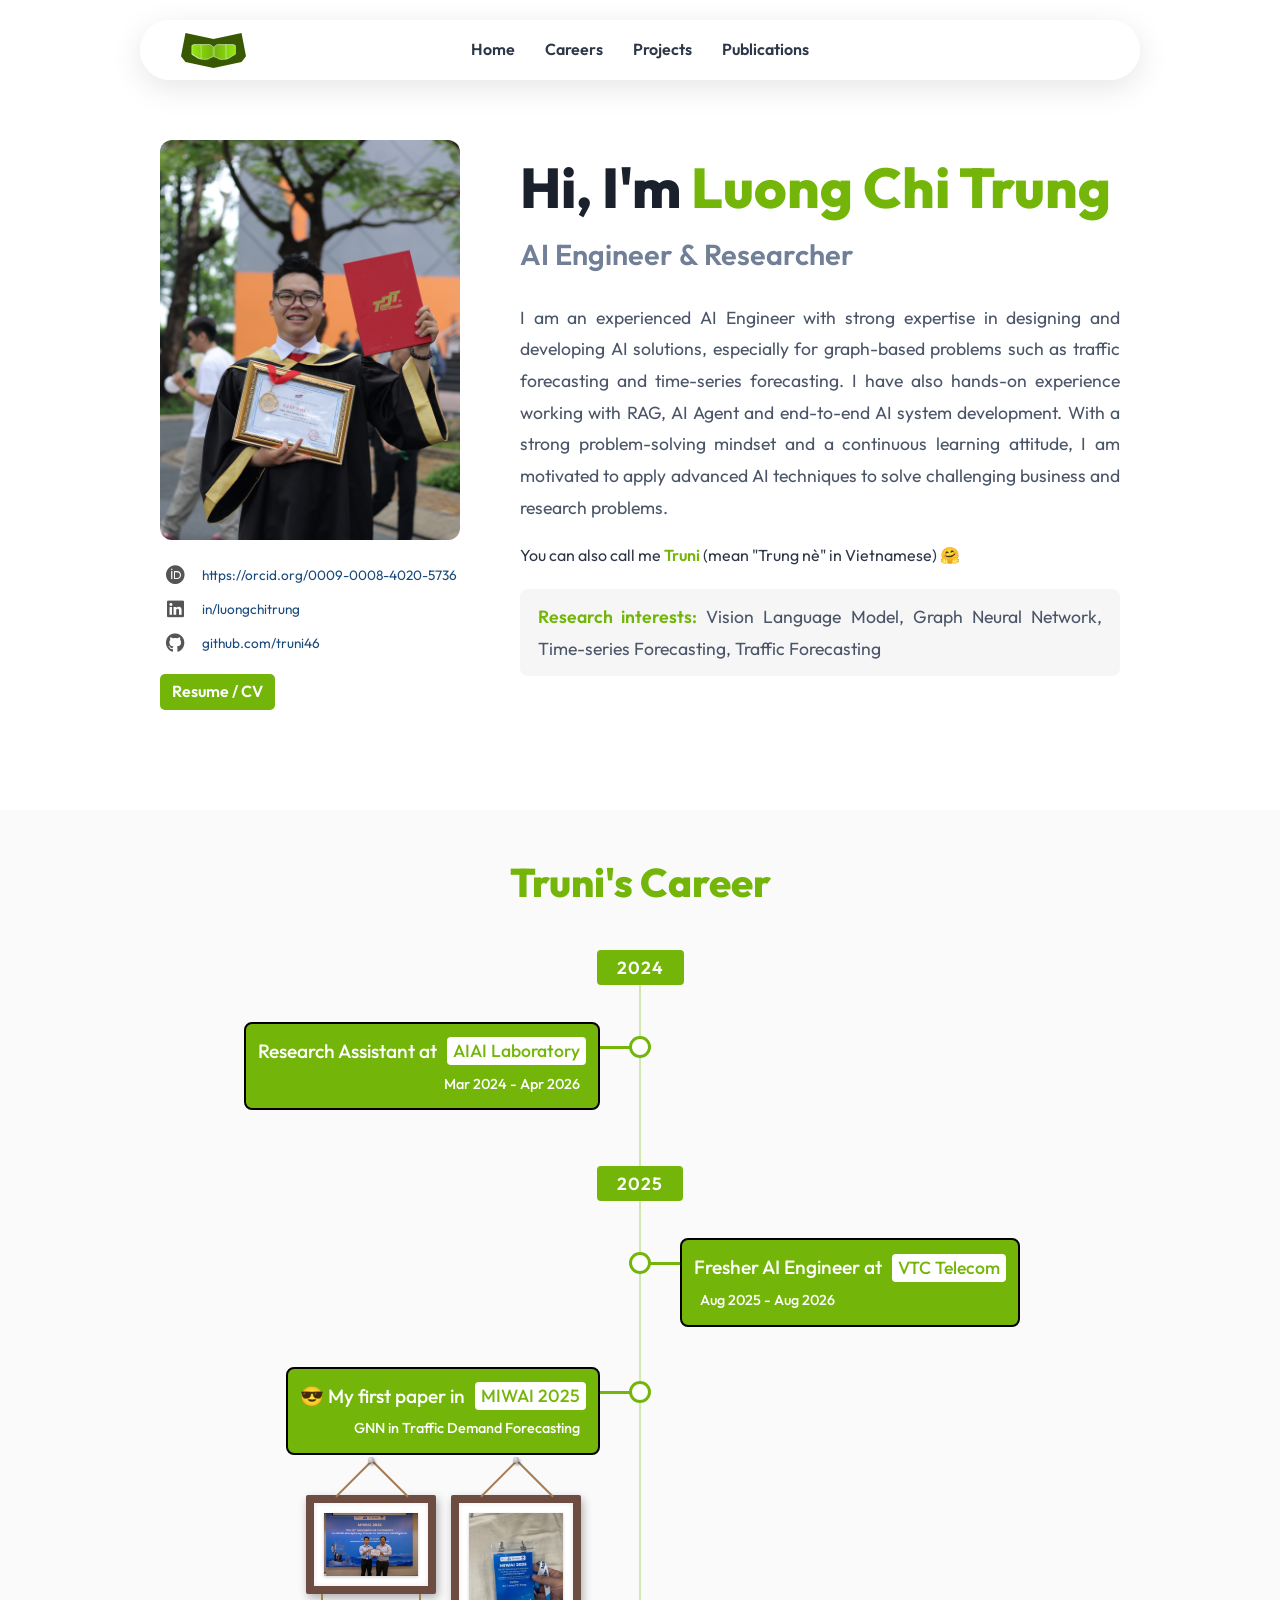
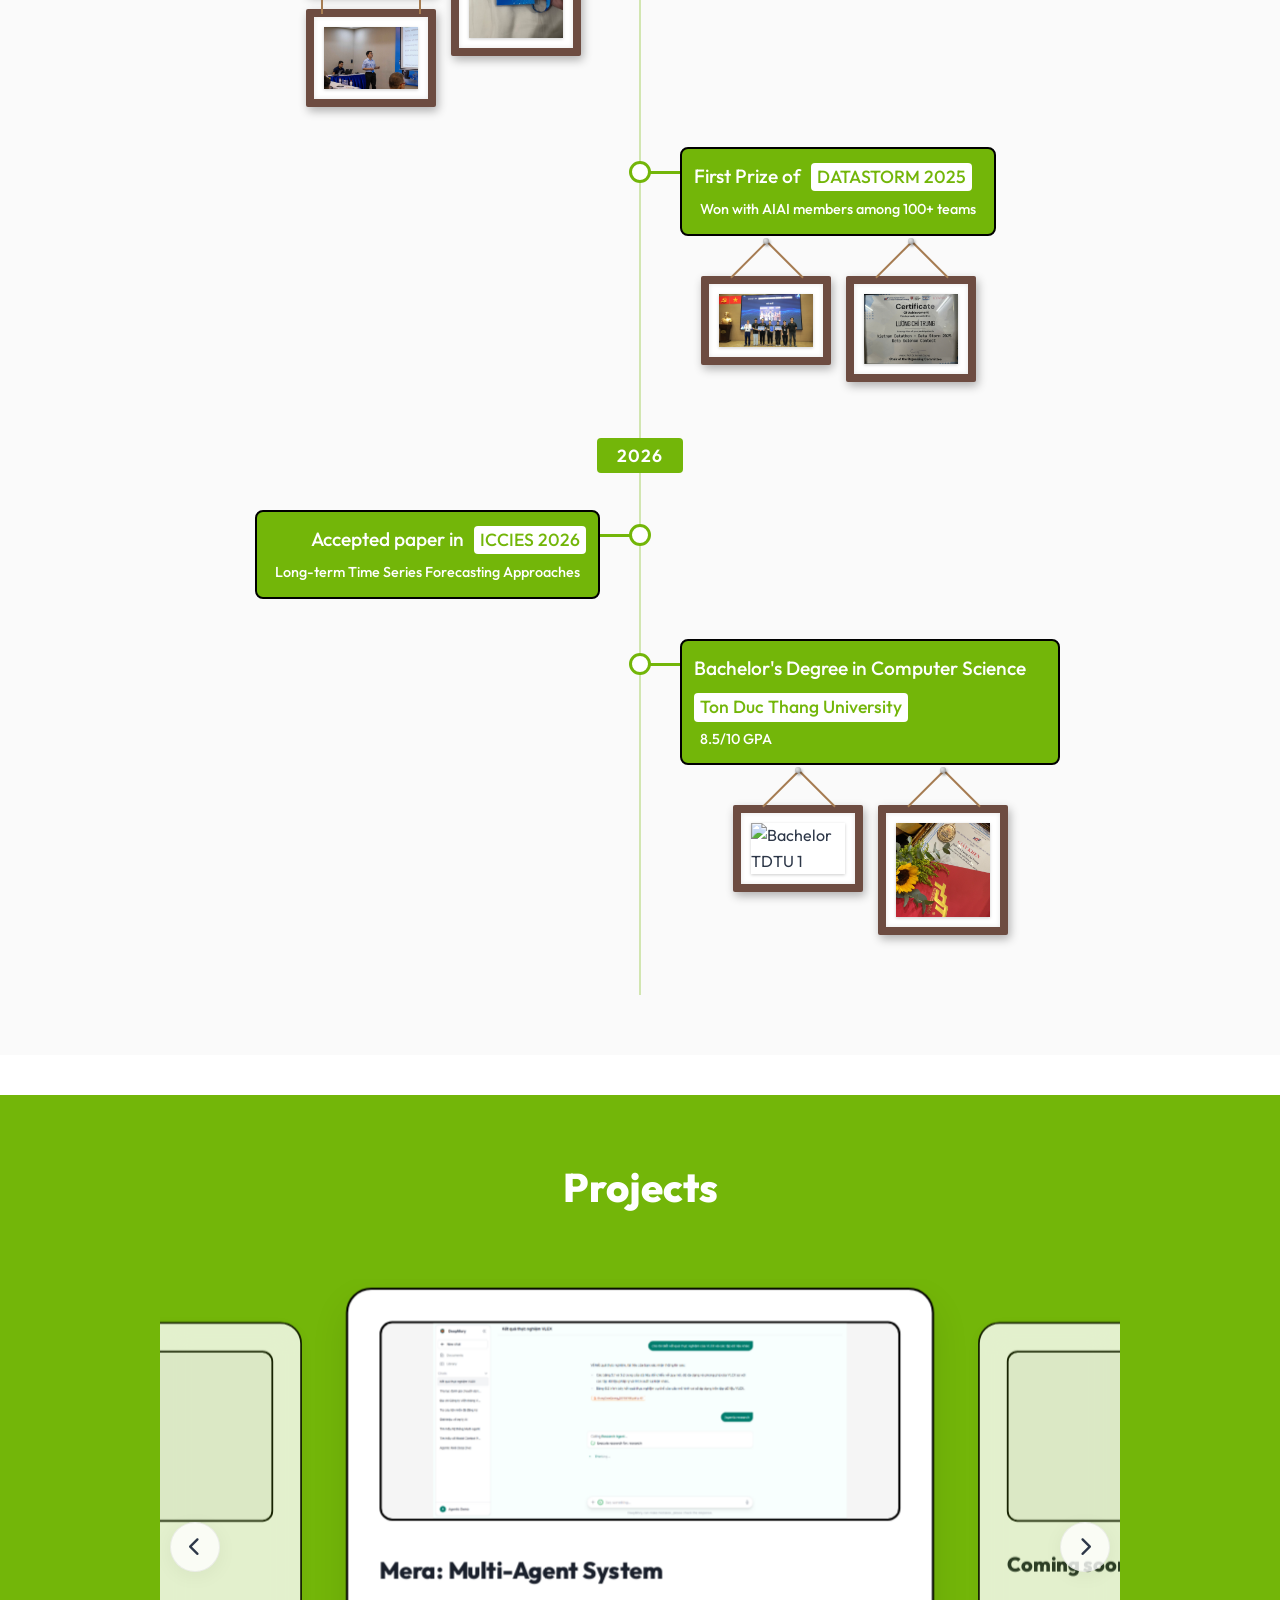
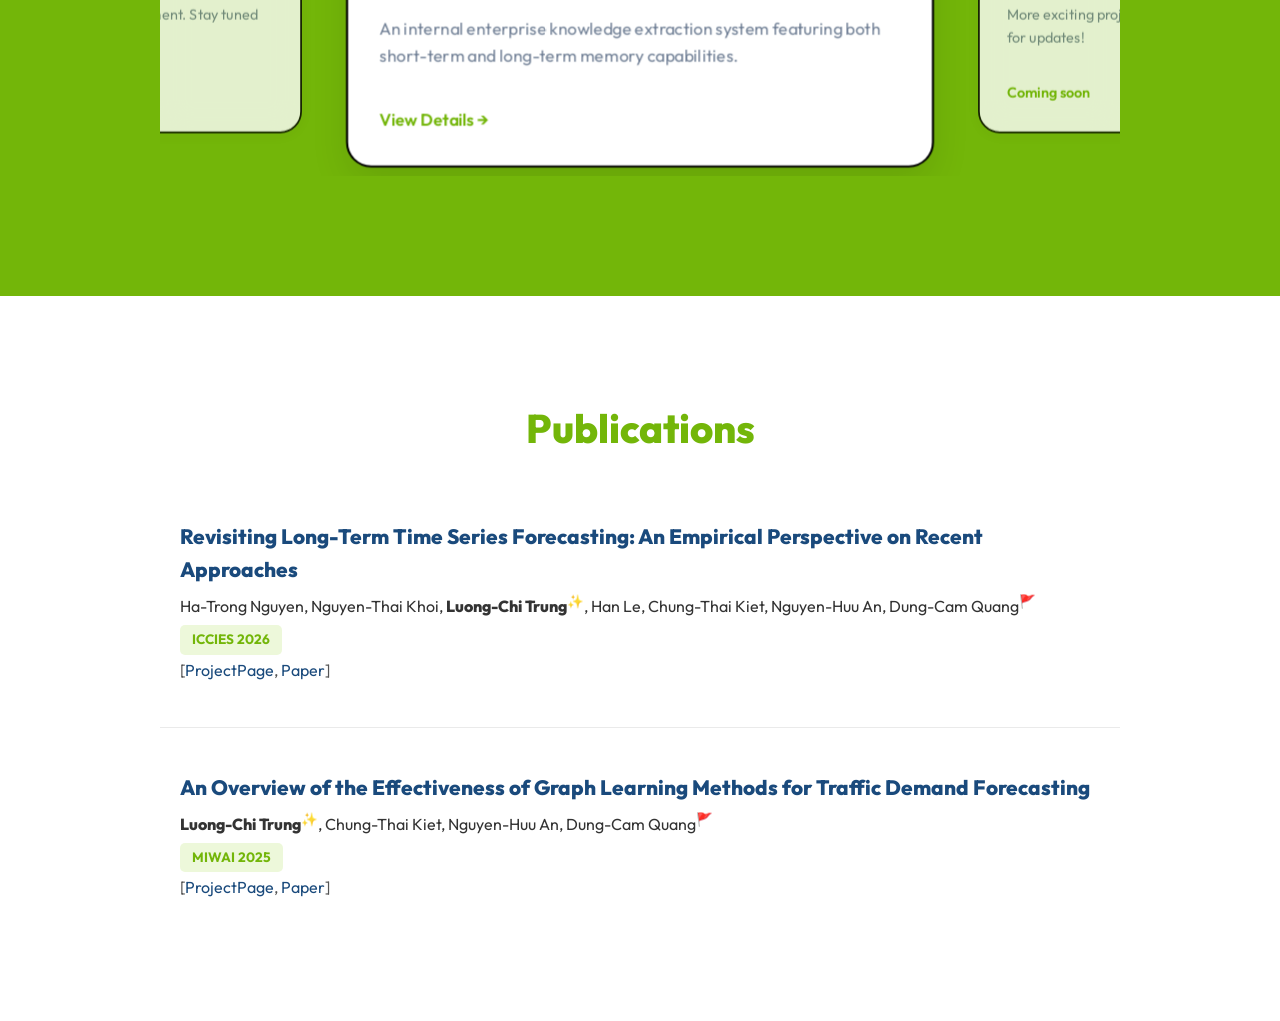
==== commit 0c7d2ab0: "update CV timeline" ====
--- a/index.html
+++ b/index.html
@@ -80,7 +80,7 @@
                     <div class="milestone-content">
                         <div class="milestone-card">
                             <div class="milestone-row-1">
-                                <span class="title-normal">AI Researcher at</span>
+                                <span class="title-normal">Research Assistant at</span>
                                 <span class="title-badge">AIAI Laboratory</span>
                             </div>
                             <div class="milestone-row-2">
@@ -103,7 +103,7 @@
                                 <span class="title-badge">VTC Telecom</span>
                             </div>
                             <div class="milestone-row-2">
-                                <span class="subtitle">Nov 2025 - May 2026</span>
+                                <span class="subtitle">Aug 2025 - Aug 2026</span>
                             </div>
                         </div>
                     </div>
